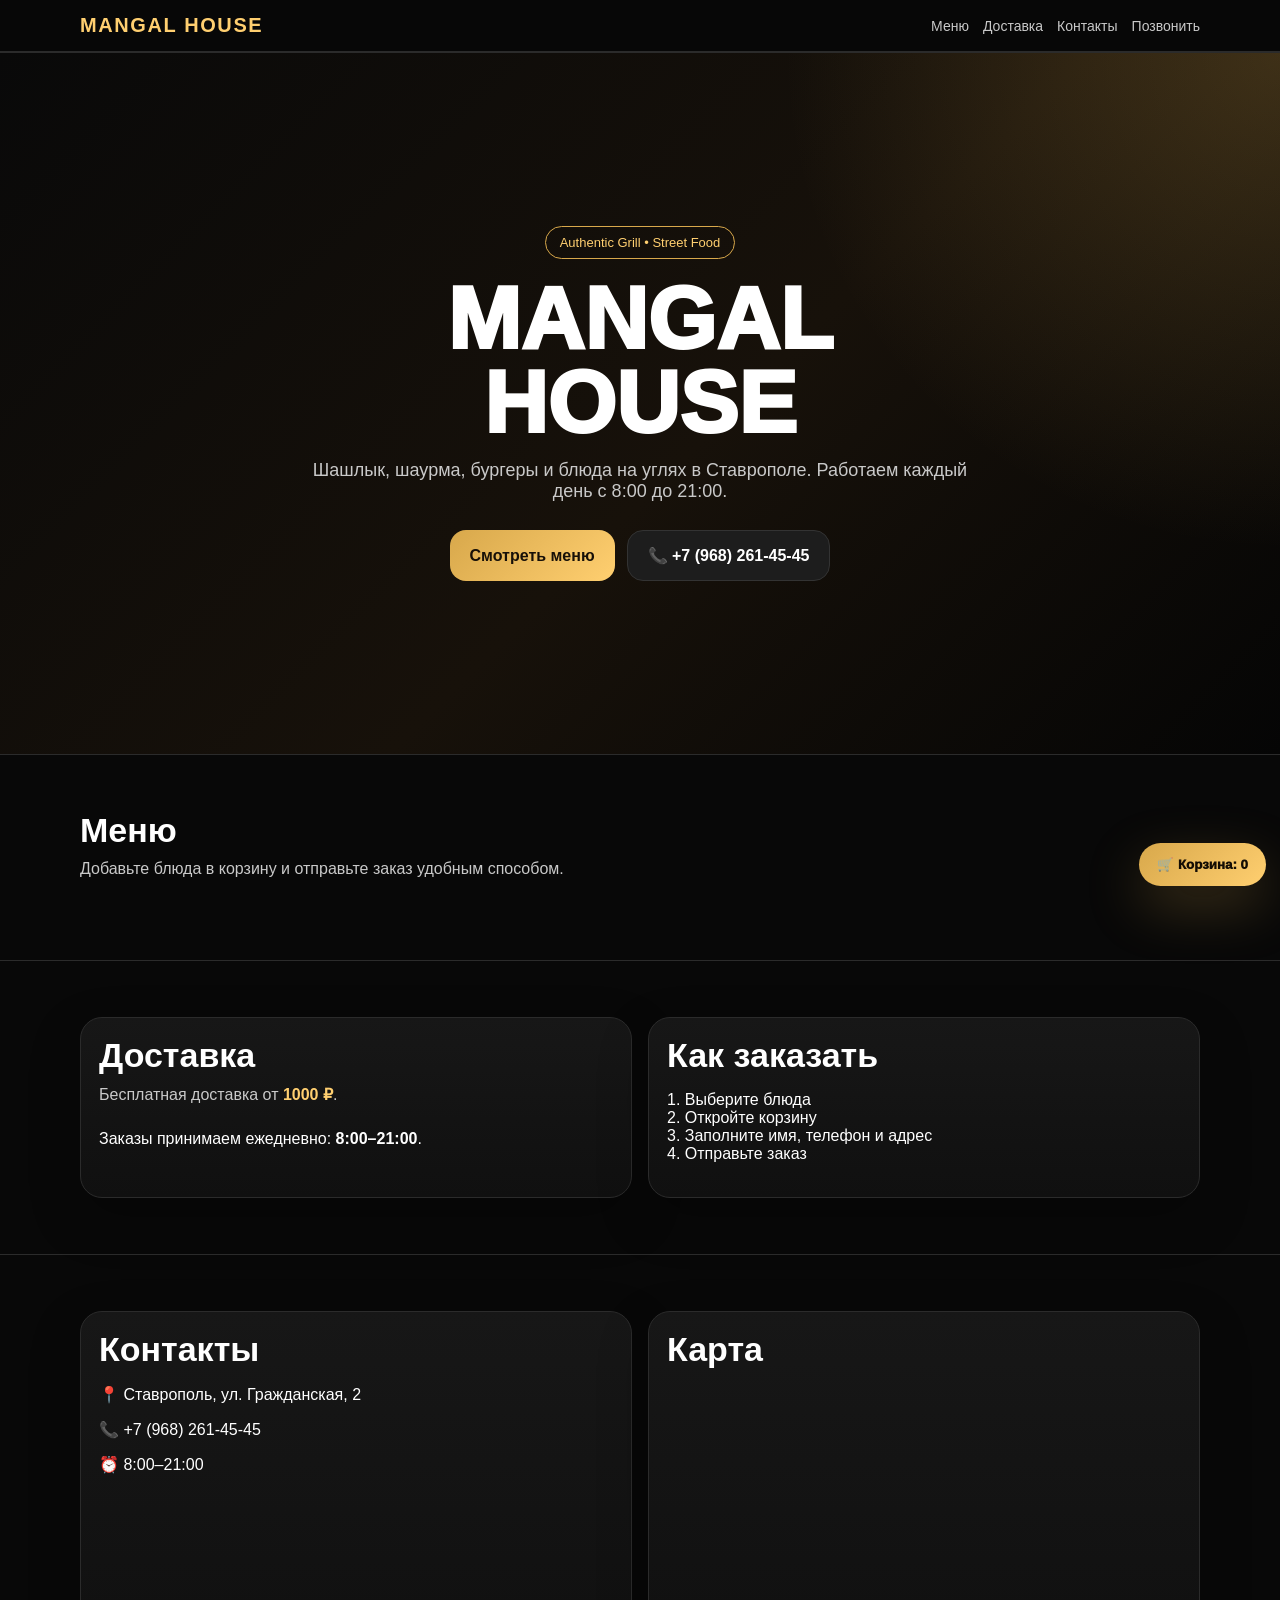
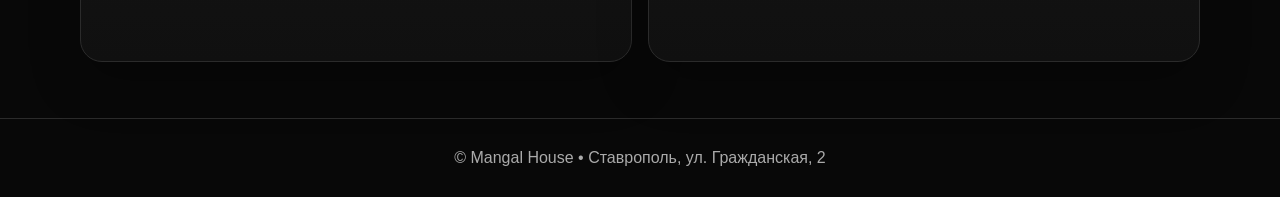
==== index.html @ 571cce1e "Update index.html" ====
<!DOCTYPE html>
<html lang="ru">
<head>
  <meta charset="UTF-8" />
  <meta name="viewport" content="width=device-width, initial-scale=1.0" />
  <title>Mangal House — шашлык, шаурма, бургеры в Ставрополе</title>
  <meta name="description" content="Mangal House в Ставрополе: шашлык, шаурма, бургеры, блюда на углях. Бесплатная доставка от 1000 ₽. ул. Гражданская, 2. +7 (968) 261-45-45" />
  <style>
    :root{--bg:#080808;--card:#141414;--gold:#d8a84b;--gold2:#ffcf70;--text:#fff;--muted:#c9c9c9;--line:#2b2b2b;--red:#e5452f}
    *{box-sizing:border-box} html{scroll-behavior:smooth} body{margin:0;font-family:-apple-system,BlinkMacSystemFont,"Segoe UI",Roboto,Arial,sans-serif;background:var(--bg);color:var(--text)}
    a{color:inherit;text-decoration:none}.wrap{width:min(1120px,92%);margin:auto}.top{position:sticky;top:0;z-index:20;background:rgba(8,8,8,.86);backdrop-filter:blur(14px);border-bottom:1px solid var(--line)}
    .nav{display:flex;align-items:center;justify-content:space-between;padding:14px 0}.logo{font-weight:900;letter-spacing:.08em;color:var(--gold2);font-size:20px}.navlinks{display:flex;gap:14px;font-size:14px;color:var(--muted)}
    .hero{min-height:78vh;display:grid;place-items:center;background:radial-gradient(circle at top right,rgba(216,168,75,.22),transparent 34%),linear-gradient(135deg,#090909,#17110a 55%,#050505)}
    .heroBox{padding:70px 0;text-align:center}.badge{display:inline-block;border:1px solid var(--gold);color:var(--gold2);padding:8px 14px;border-radius:999px;font-size:13px;margin-bottom:18px}
    h1{font-size:clamp(42px,8vw,88px);line-height:.95;margin:0 0 16px;font-weight:950}.hero p{color:var(--muted);font-size:18px;max-width:680px;margin:0 auto 28px}
    .btns{display:flex;gap:12px;justify-content:center;flex-wrap:wrap}.btn{border:0;border-radius:16px;padding:15px 20px;font-weight:800;cursor:pointer;display:inline-flex;align-items:center;justify-content:center;gap:8px}.primary{background:linear-gradient(135deg,var(--gold),var(--gold2));color:#171008}.dark{background:#1d1d1d;color:#fff;border:1px solid #333}
    section{padding:56px 0;border-top:1px solid var(--line)} h2{font-size:34px;margin:0 0 10px}.sub{color:var(--muted);margin:0 0 26px}.grid{display:grid;grid-template-columns:repeat(auto-fit,minmax(220px,1fr));gap:16px}
    .card{background:linear-gradient(180deg,#171717,#101010);border:1px solid var(--line);border-radius:22px;padding:18px;box-shadow:0 20px 50px rgba(0,0,0,.25)}.cat{color:var(--gold2);font-size:22px;margin:18px 0 10px;border-bottom:1px solid var(--line);padding-bottom:8px}
    .item{display:flex;justify-content:space-between;gap:14px;align-items:center;padding:12px 0;border-bottom:1px dashed #2d2d2d}.item:last-child{border-bottom:0}.name{font-weight:700}.price{color:var(--gold2);font-weight:900;white-space:nowrap}.add{background:#242424;color:#fff;border:1px solid #383838;border-radius:12px;padding:8px 10px;margin-left:8px}
    .cart{position:fixed;right:14px;bottom:14px;z-index:30;background:linear-gradient(135deg,var(--gold),var(--gold2));color:#140d04;border:0;border-radius:999px;padding:14px 18px;font-weight:950;box-shadow:0 20px 55px rgba(216,168,75,.25)}
    .modal{display:none;position:fixed;inset:0;background:rgba(0,0,0,.72);z-index:40;padding:18px;overflow:auto}.modal.show{display:block}.modalBox{background:#111;border:1px solid var(--line);border-radius:24px;max-width:720px;margin:30px auto;padding:20px}.cartLine{display:flex;justify-content:space-between;gap:10px;border-bottom:1px solid #292929;padding:12px 0}.x{float:right;background:#222;color:#fff;border:1px solid #444;border-radius:12px;padding:8px 11px}.field{width:100%;background:#0a0a0a;color:#fff;border:1px solid #333;border-radius:14px;padding:14px;margin:8px 0;font-size:16px}.note{background:#1a1206;border:1px solid #5a3d12;color:#ffe3a4;border-radius:18px;padding:14px}.footer{padding:30px 0;color:#aaa;text-align:center;border-top:1px solid var(--line)}
    @media(max-width:760px){.nav{align-items:flex-start;gap:10px}.navlinks{flex-wrap:wrap;justify-content:flex-end}.item{align-items:flex-start}.heroBox{text-align:left}.btns{justify-content:flex-start}h1{font-size:48px}}
  </style>
</head>
<body>
  <header class="top"><div class="wrap nav"><a class="logo" href="#home">MANGAL HOUSE</a><nav class="navlinks"><a href="#menu">Меню</a><a href="#delivery">Доставка</a><a href="#contacts">Контакты</a><a href="tel:+79682614545">Позвонить</a></nav></div></header>
  <main>
    <section class="hero" id="home"><div class="wrap heroBox"><span class="badge">Authentic Grill • Street Food</span><h1>MANGAL<br>HOUSE</h1><p>Шашлык, шаурма, бургеры и блюда на углях в Ставрополе. Работаем каждый день с 8:00 до 21:00.</p><div class="btns"><a class="btn primary" href="#menu">Смотреть меню</a><a class="btn dark" href="tel:+79682614545">📞 +7 (968) 261-45-45</a></div></div></section>
    <section id="menu"><div class="wrap"><h2>Меню</h2><p class="sub">Добавьте блюда в корзину и отправьте заказ удобным способом.</p><div id="menuBox"></div></div></section>
    <section id="delivery"><div class="wrap grid"><div class="card"><h2>Доставка</h2><p class="sub">Бесплатная доставка от <b style="color:var(--gold2)">1000 ₽</b>.</p><p>Заказы принимаем ежедневно: <b>8:00–21:00</b>.</p></div><div class="card"><h2>Как заказать</h2><p>1. Выберите блюда<br>2. Откройте корзину<br>3. Заполните имя, телефон и адрес<br>4. Отправьте заказ</p></div></div></section>
    <section id="contacts"><div class="wrap grid"><div class="card"><h2>Контакты</h2><p>📍 Ставрополь, ул. Гражданская, 2</p><p>📞 <a href="tel:+79682614545">+7 (968) 261-45-45</a></p><p>⏰ 8:00–21:00</p></div><div class="card"><h2>Карта</h2><iframe title="map" src="https://www.google.com/maps?q=%D0%A1%D1%82%D0%B0%D0%B2%D1%80%D0%BE%D0%BF%D0%BE%D0%BB%D1%8C%2C%20%D1%83%D0%BB.%20%D0%93%D1%80%D0%B0%D0%B6%D0%B4%D0%B0%D0%BD%D1%81%D0%BA%D0%B0%D1%8F%2C%202&output=embed" width="100%" height="260" style="border:0;border-radius:18px" loading="lazy"></iframe></div></div></section>
  </main>
  <button class="cart" onclick="openCart()">🛒 Корзина: <span id="count">0</span></button>
  <div class="modal" id="modal"><div class="modalBox"><button class="x" onclick="closeCart()">✕</button><h2>Ваш заказ</h2><div id="cartList"></div><h3 id="total">Итого: 0 ₽</h3><div class="note" id="freeNote">До бесплатной доставки: 1000 ₽</div><input class="field" id="clientName" placeholder="Ваше имя"><input class="field" id="clientPhone" placeholder="Телефон"><input class="field" id="clientAddress" placeholder="Адрес доставки"><textarea class="field" id="comment" placeholder="Комментарий к заказу"></textarea><button class="btn primary" style="width:100%" onclick="sendOrder()">Отправить заказ</button><p class="sub">Кнопка создаст текст заказа. Его можно отправить в Telegram/WhatsApp или по телефону.</p></div></div>
  <footer class="footer"><div class="wrap">© Mangal House • Ставрополь, ул. Гражданская, 2</div></footer>
<script>
const MENU=[
['МАНГАЛ ГРИЛЬ — Свинина',[['Мякоть',220],['Антрекот',220],['Рёбра',220],['Шея без кости',240]]],
['МАНГАЛ ГРИЛЬ — Баранина',[['Мякоть',260],['Пистолеты',280]]],
['МАНГАЛ ГРИЛЬ — Курица',[['Крыло',150],['Голень',150],['Филе',170]]],
['МАНГАЛ ГРИЛЬ — Говядина',[['Печень по-царски',250]]],
['БЛЮДА НА УГЛЯХ — Сувлаки',[['С курицей',160],['С говядиной',210],['Со свининой',180]]],
['Люля-кебаб',[['С курицей',170],['С говядиной',230],['С бараниной',240]]],
['Шаурма классика',[['С курицей',270],['Со свининой',320]]],
['Сэндвич',[['С курицей',280],['С ветчиной',260]]],
['Гиро',[['В лаваше',280],['В лаваше мега',340]]],
['В таше',[['На тарелке',350]]],
['Бургеры',[['С куриным стейком',350],['С куриным фаршем',370],['Супер говяжий',540],['Супер сырный',600]]],
['Хот-дог',[['В булочке',240],['В лаваше',240]]],
['Закуски',[['Картошка фри',190],['Картофель по-деревенски',190],['Креветки в кляре',340],['Сырные палочки',230],['Наггетсы',230]]],
['Рыба на мангале',[['Карп',250],['Сёмга',350],['Форель',300]]],
['Овощи на мангале',[['Грибы шампиньоны',150],['Картофель с салом',70],['Талая картошка',80],['Аджапсандали','уточнить']]],
['Суп',[['Хаш',450]]],
['Дополнительные ингредиенты к шаурме',[['Сыр',60],['Картошка',60],['Халапеньо',60],['Грибы',60]]],
['Соусы в ассортименте',[['Белый фирменный',90],['Красный фирменный',90],['Наршараб',60],['Соусы Heinz',60]]]
];
let cart=[];
function renderMenu(){document.getElementById('menuBox').innerHTML=MENU.map(([cat,items])=>`<h3 class="cat">${cat}</h3><div class="card">${items.map(([n,p])=>`<div class="item"><div><div class="name">${n}</div><div class="sub" style="margin:3px 0 0">${cat}</div></div><div><span class="price">${p==='уточнить'?'уточнить':p+' ₽'}</span>${p==='уточнить'?'':`<button class="add" onclick="add('${(cat+' — '+n).replace(/'/g,"\\'")}',${p})">+</button>`}</div></div>`).join('')}</div>`).join('')}
function add(name,price){cart.push({name,price});update();}
function update(){document.getElementById('count').textContent=cart.length;}
function openCart(){document.getElementById('modal').classList.add('show');renderCart();}
function closeCart(){document.getElementById('modal').classList.remove('show');}
function renderCart(){let sum=cart.reduce((a,b)=>a+b.price,0);document.getElementById('cartList').innerHTML=cart.length?cart.map((x,i)=>`<div class="cartLine"><span>${i+1}. ${x.name}</span><b>${x.price} ₽</b></div>`).join(''):'<p class="sub">Корзина пуста</p>';document.getElementById('total').textContent='Итого: '+sum+' ₽';document.getElementById('freeNote').textContent=sum>=1000?'Доставка бесплатная':'До бесплатной доставки: '+(1000-sum)+' ₽';}
function sendOrder(){
  let sum = cart.reduce((a,b)=>a+b.price,0);

  const data = {
    name: document.getElementById('clientName').value,
    phone: document.getElementById('clientPhone').value,
    address: document.getElementById('clientAddress').value,
    comment: document.getElementById('comment').value,
    order: cart.map((x,i)=>`${i+1}. ${x.name} — ${x.price} ₽`).join('\n') +
           `\n\nИтого: ${sum} ₽\nДоставка: ${sum>=1000?'бесплатно':'уточнить'}`
  };

  fetch("https://script.google.com/macros/s/AKfycbxIv1I_r8ZXgeCXlMzQh1z8HAcJm2jyh66nPsEuAEgh52xxKasMC4tN1ajH7XmhR35Z_A/exec", {
    method: "POST",
    mode: "no-cors",
    body: JSON.stringify(data)
  });

  alert("Ваш заказ отправлен ✅");
  cart = [];
  update();
  closeCart();
}
</script>
</body>
</html>
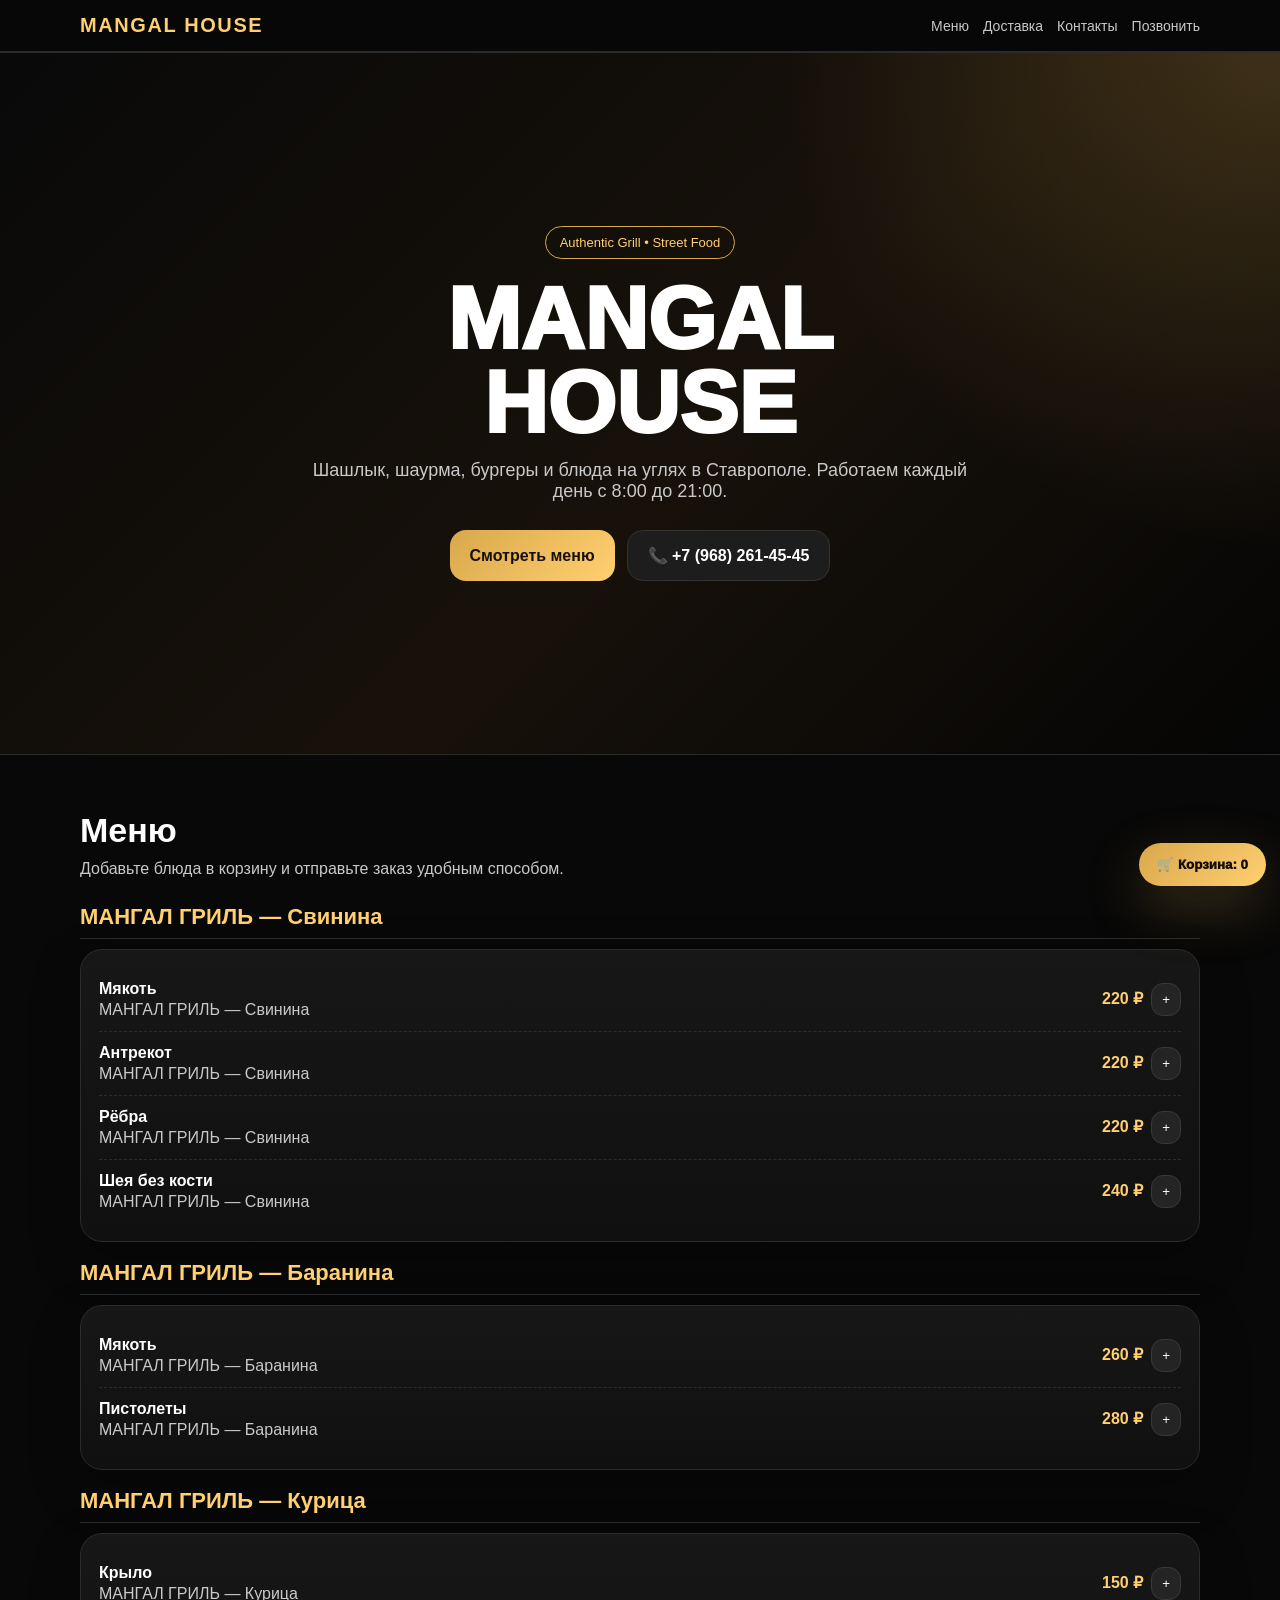
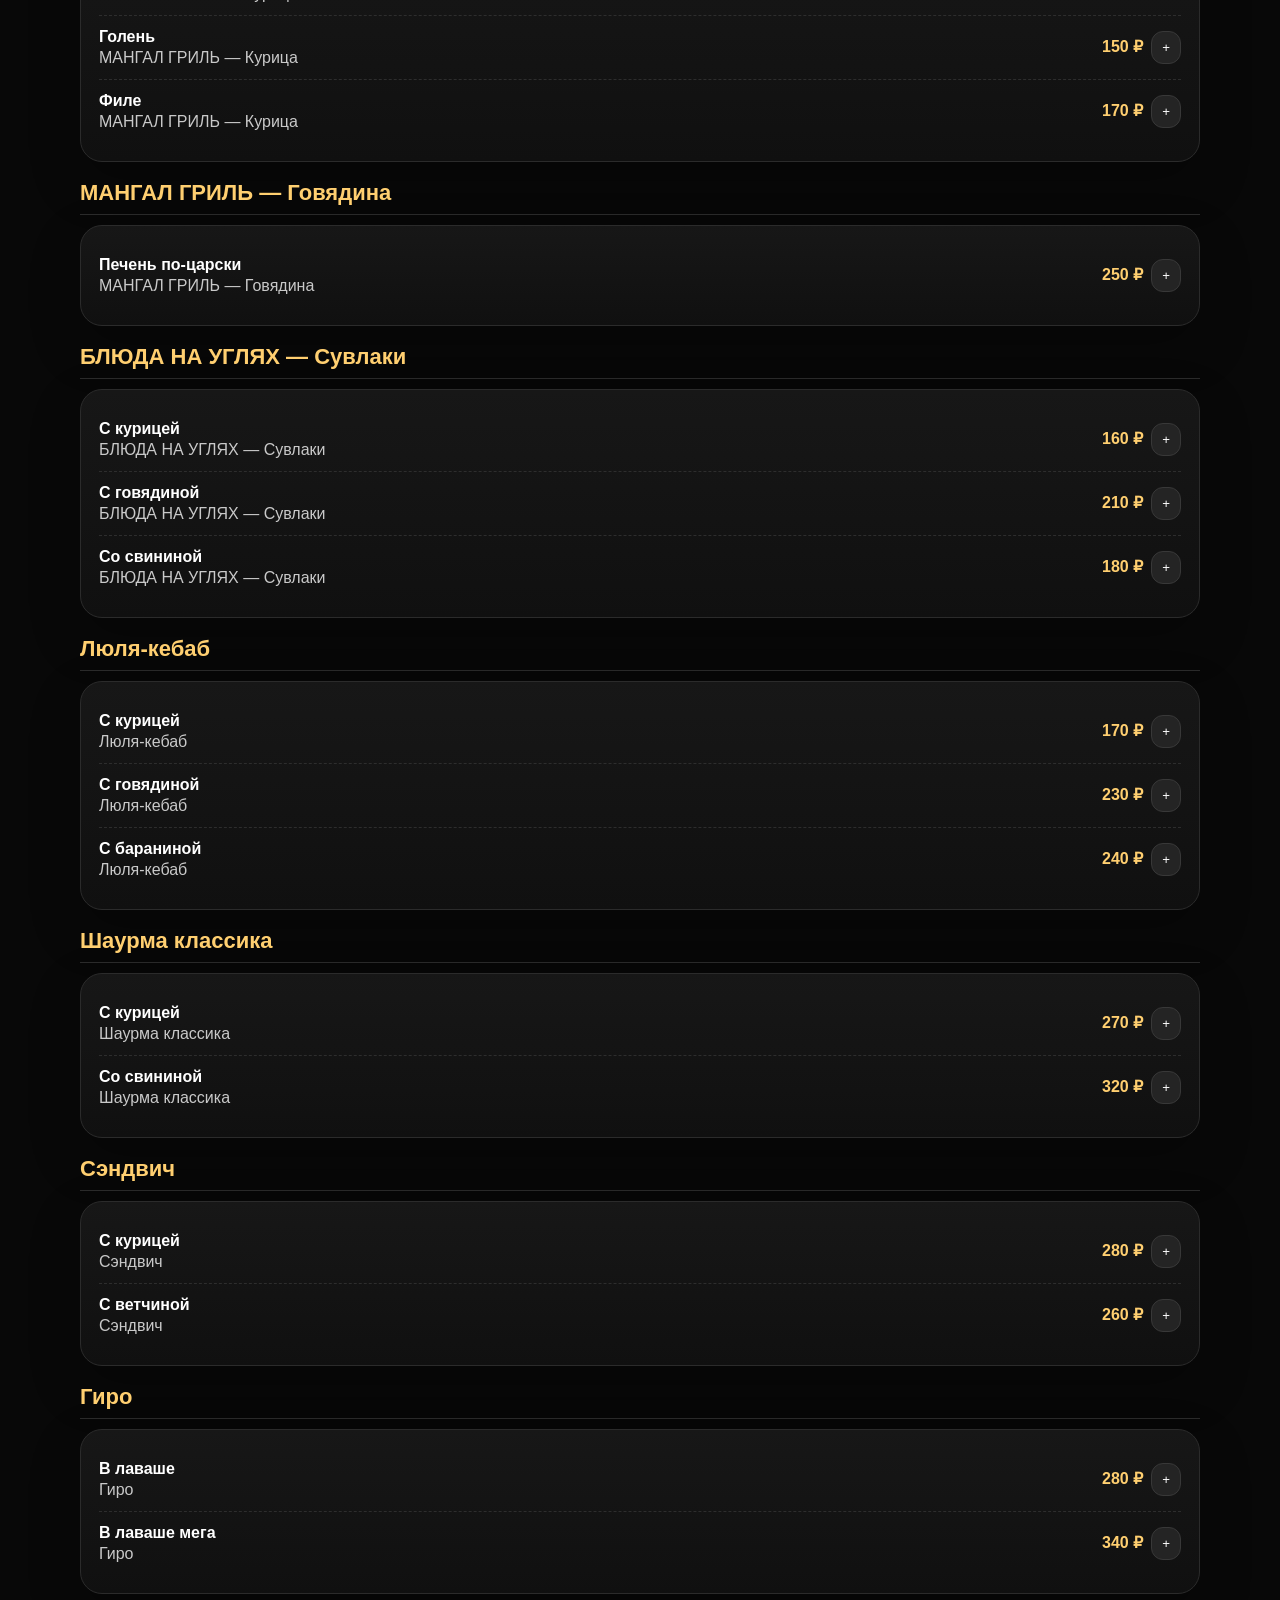
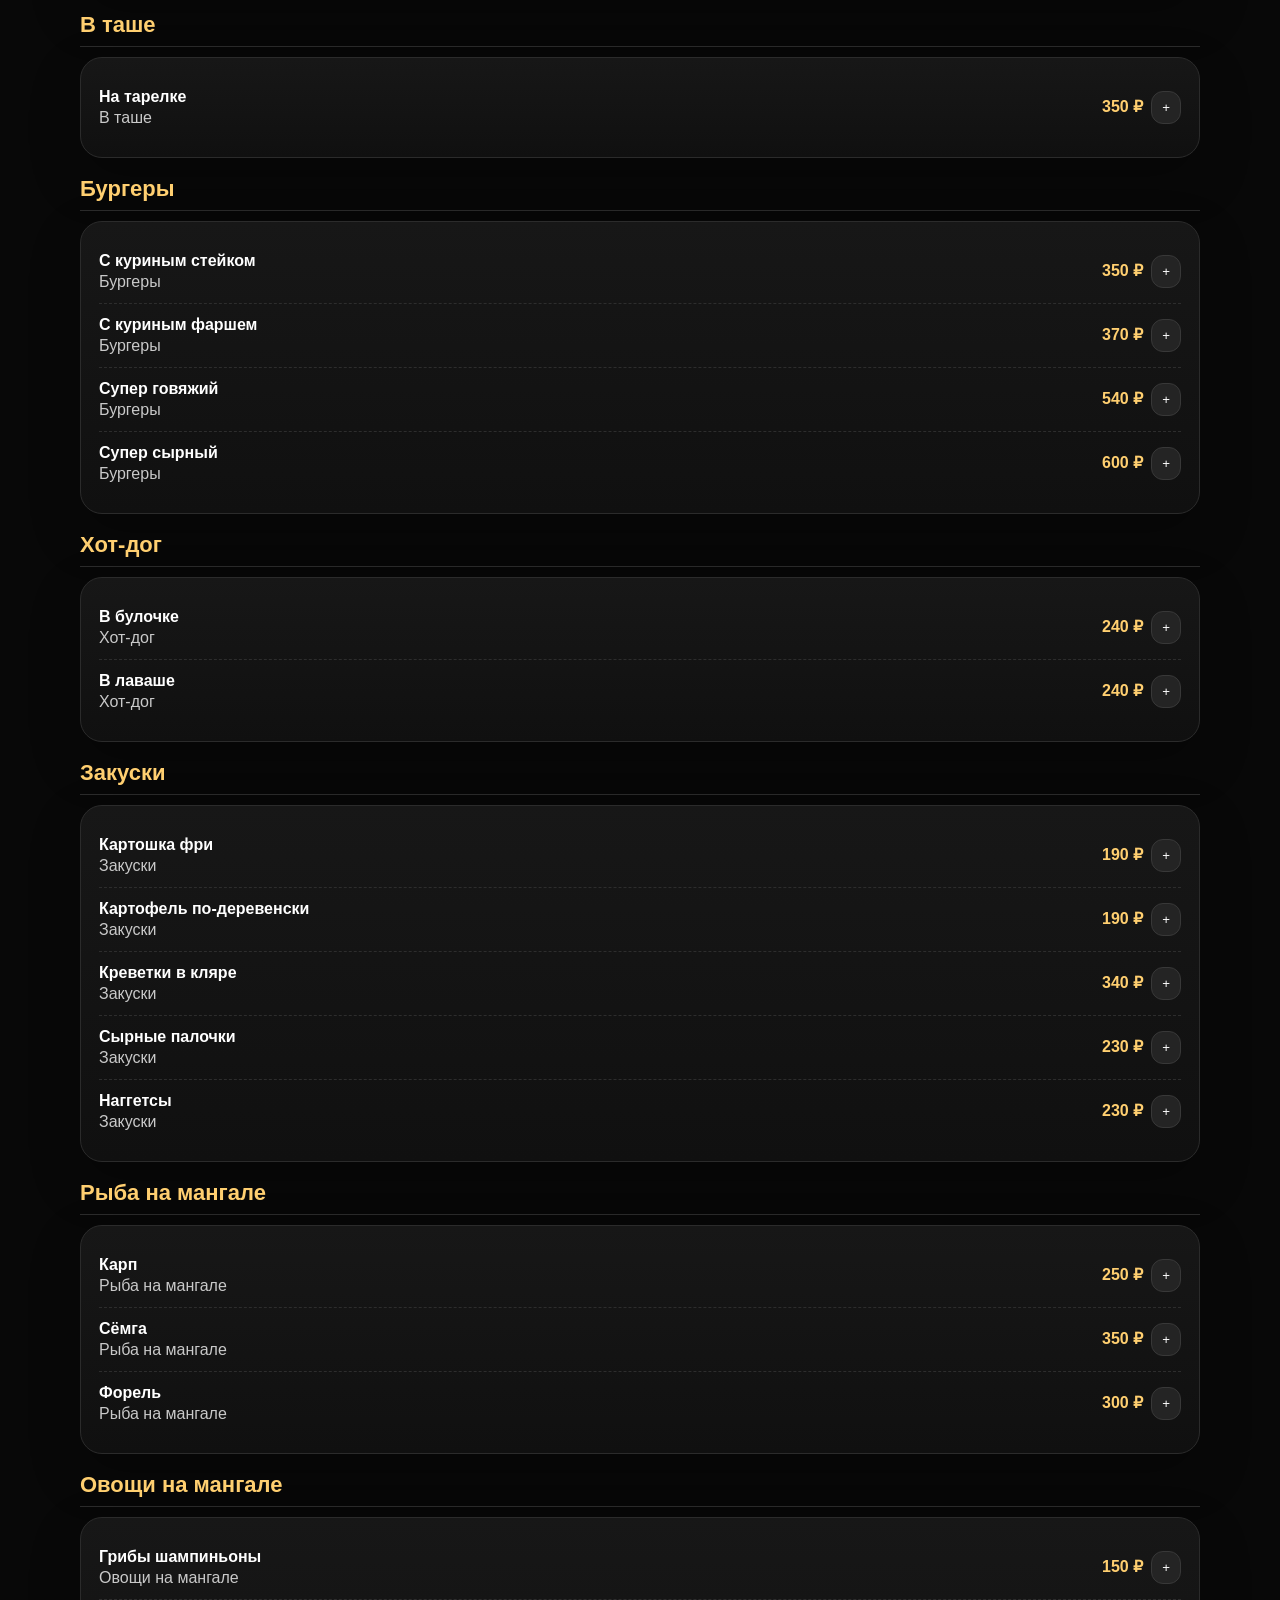
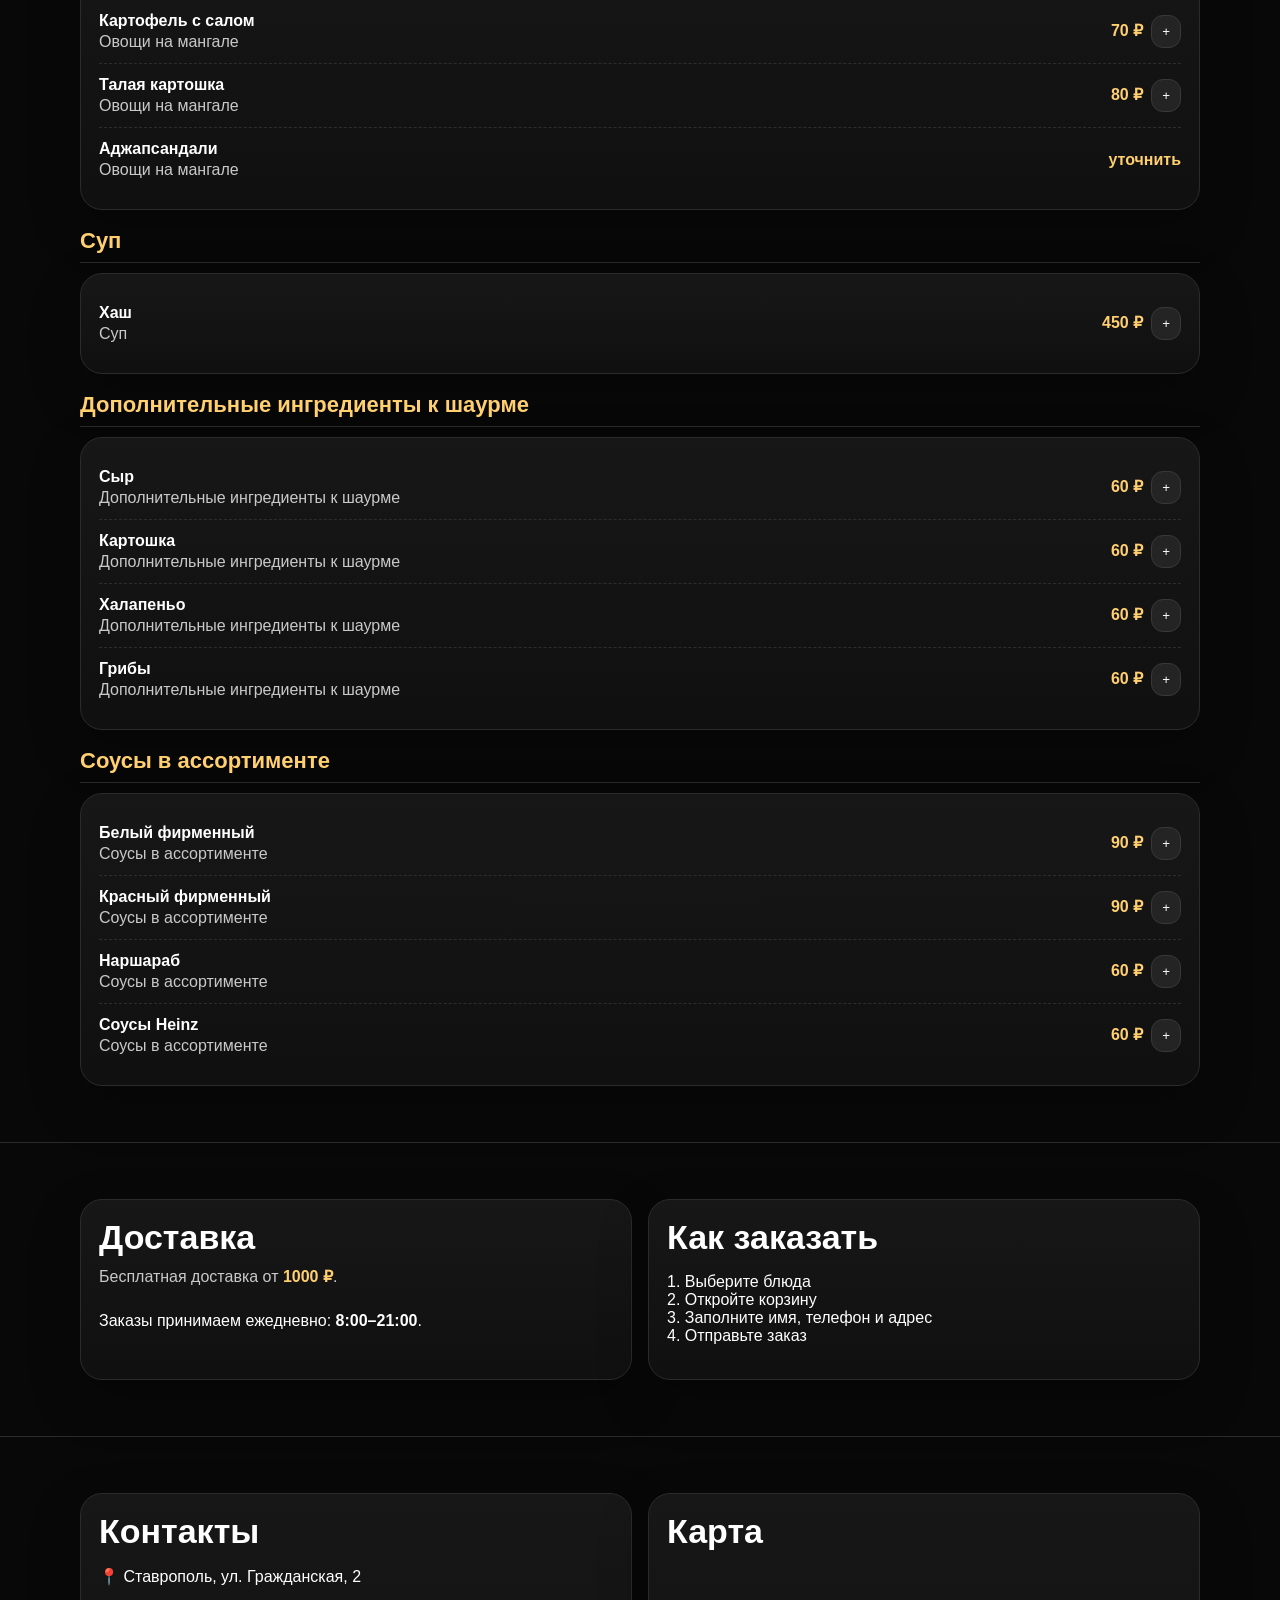
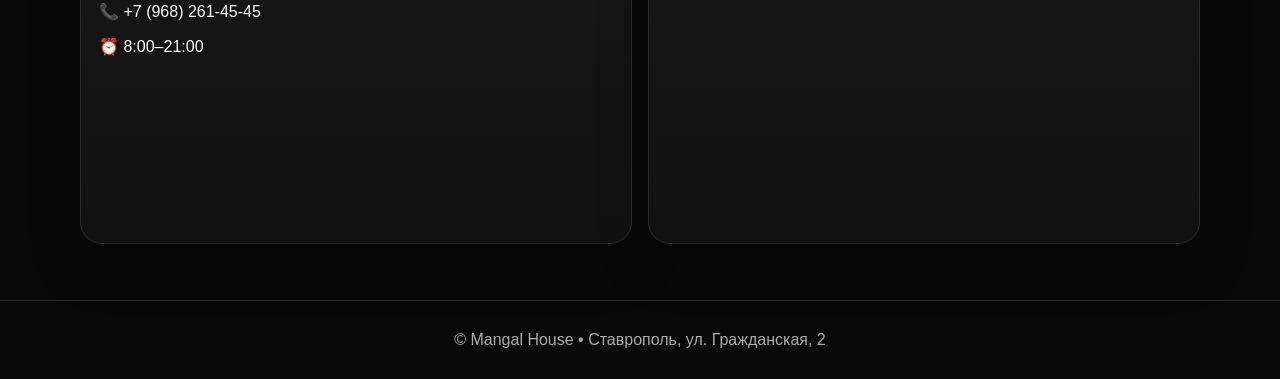
==== commit b4f6cb57: "Update index.html" ====
--- a/index.html
+++ b/index.html
@@ -84,6 +84,7 @@
   update();
   closeCart();
 }
+  renderMenu();
 </script>
 </body>
 </html>
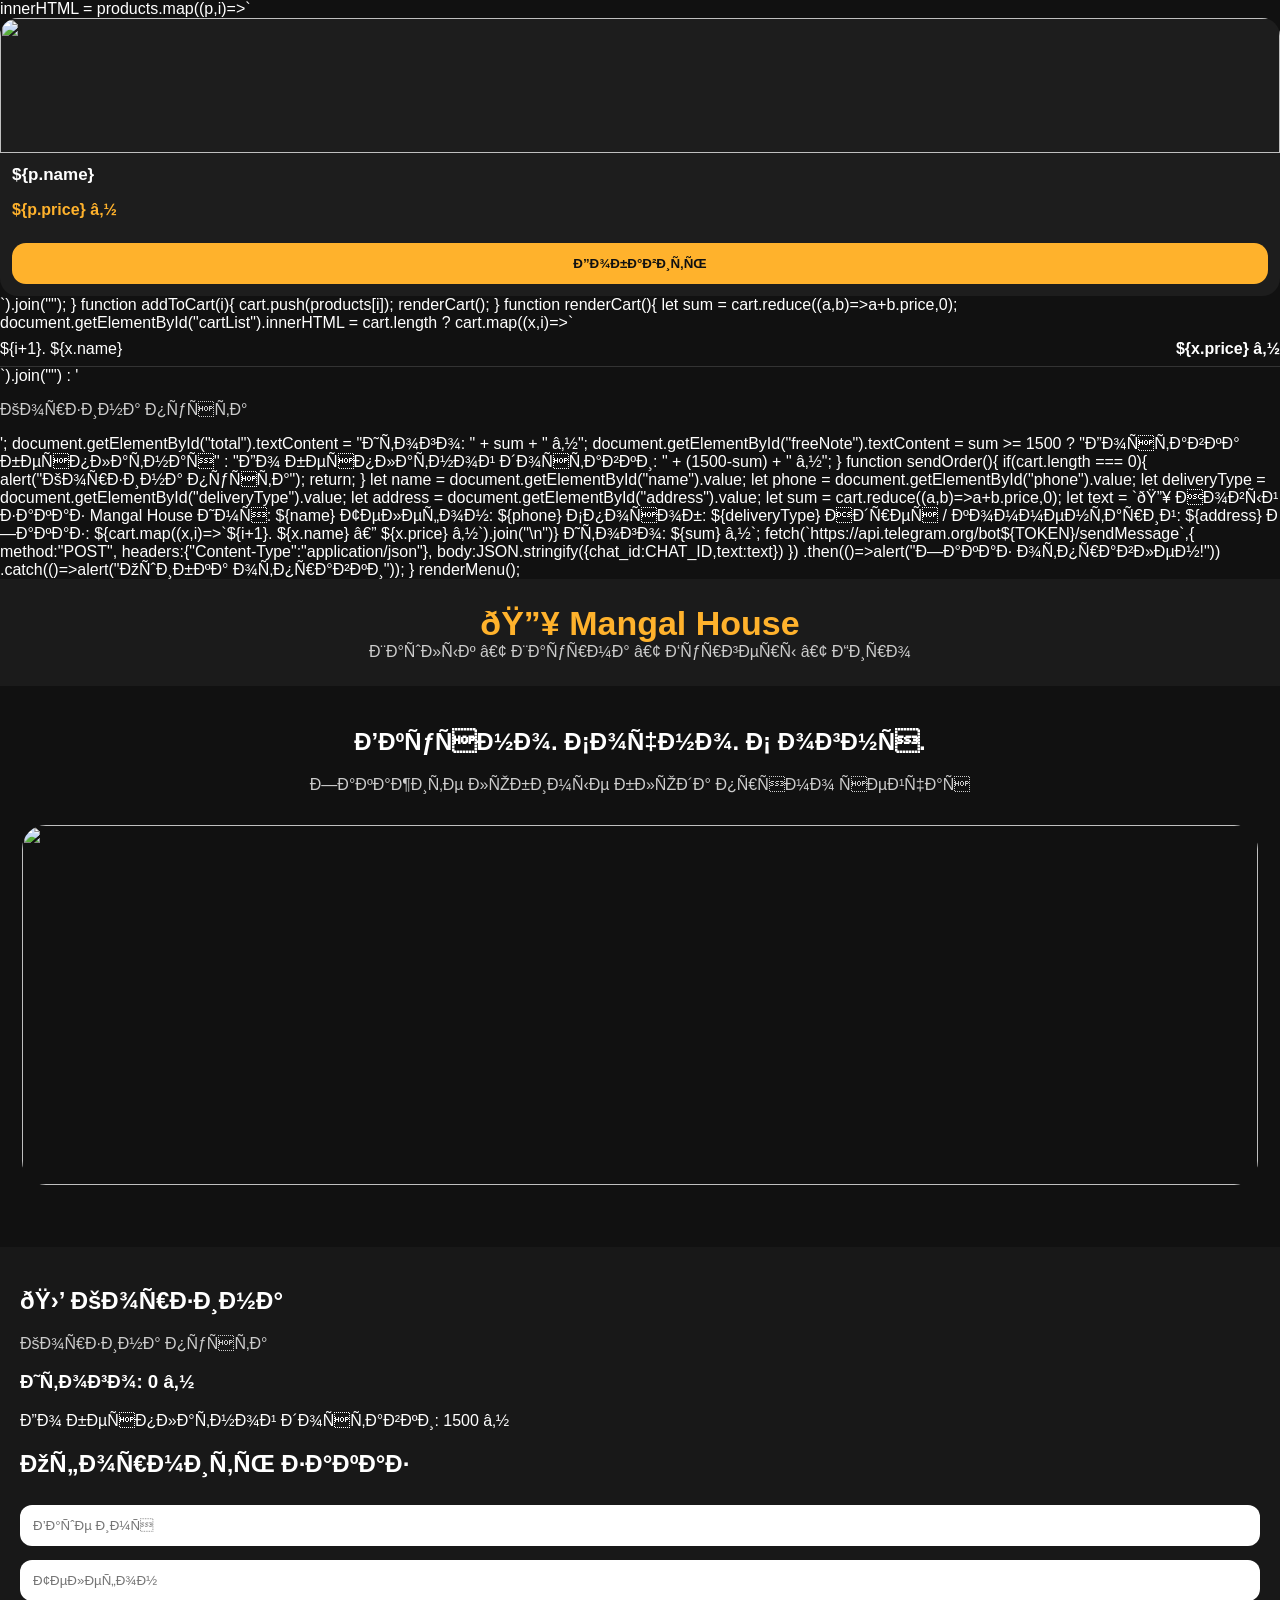
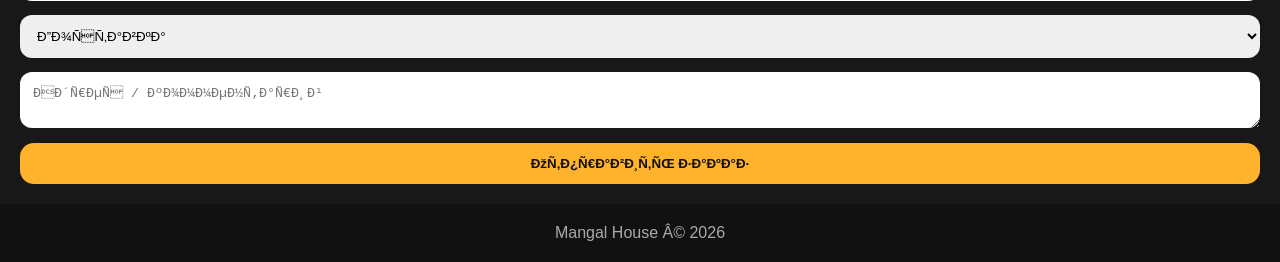
==== commit 4f1860f2: "Update index.html" ====
--- a/index.html
+++ b/index.html
@@ -1,90 +1,161 @@
+innerHTML = products.map((p,i)=>`
+    <div class="card">
+      <img src="${p.img}">
+      <div>
+        <h3>${p.name}</h3>
+        <p class="price">${p.price} ₽</p>
+        <button class="btn" onclick="addToCart(${i})">Добавить</button>
+      </div>
+    </div>
+  `).join("");
+}
+
+function addToCart(i){
+  cart.push(products[i]);
+  renderCart();
+}
+
+function renderCart(){
+  let sum = cart.reduce((a,b)=>a+b.price,0);
+
+  document.getElementById("cartList").innerHTML = cart.length
+  ? cart.map((x,i)=>`
+    <div class="cartLine">
+      <span>${i+1}. ${x.name}</span>
+      <b>${x.price} ₽</b>
+    </div>
+  `).join("")
+  : '<p class="sub">Корзина пуста</p>';
+
+  document.getElementById("total").textContent = "Итого: " + sum + " ₽";
+  document.getElementById("freeNote").textContent =
+  sum >= 1500 ? "Доставка бесплатная" : "До бесплатной доставки: " + (1500-sum) + " ₽";
+}
+
+function sendOrder(){
+  if(cart.length === 0){
+    alert("Корзина пуста");
+    return;
+  }
+
+  let name = document.getElementById("name").value;
+  let phone = document.getElementById("phone").value;
+  let deliveryType = document.getElementById("deliveryType").value;
+  let address = document.getElementById("address").value;
+  let sum = cart.reduce((a,b)=>a+b.price,0);
+
+  let text =
+`🔥 Новый заказ Mangal House
+
+Имя: ${name}
+Телефон: ${phone}
+Способ: ${deliveryType}
+Адрес / комментарий: ${address}
+
+Заказ:
+${cart.map((x,i)=>`${i+1}. ${x.name} — ${x.price} ₽`).join("\n")}
+
+Итого: ${sum} ₽`;
+
+  fetch(`https://api.telegram.org/bot${TOKEN}/sendMessage`,{
+    method:"POST",
+    headers:{"Content-Type":"application/json"},
+    body:JSON.stringify({chat_id:CHAT_ID,text:text})
+  })
+  .then(()=>alert("Заказ отправлен!"))
+  .catch(()=>alert("Ошибка отправки"));
+}
+
+renderMenu();
+</script>
+
+</body>
+</html>
 <!DOCTYPE html>
 <html lang="ru">
 <head>
-  <meta charset="UTF-8" />
-  <meta name="viewport" content="width=device-width, initial-scale=1.0" />
-  <title>Mangal House — шашлык, шаурма, бургеры в Ставрополе</title>
-  <meta name="description" content="Mangal House в Ставрополе: шашлык, шаурма, бургеры, блюда на углях. Бесплатная доставка от 1000 ₽. ул. Гражданская, 2. +7 (968) 261-45-45" />
-  <style>
-    :root{--bg:#080808;--card:#141414;--gold:#d8a84b;--gold2:#ffcf70;--text:#fff;--muted:#c9c9c9;--line:#2b2b2b;--red:#e5452f}
-    *{box-sizing:border-box} html{scroll-behavior:smooth} body{margin:0;font-family:-apple-system,BlinkMacSystemFont,"Segoe UI",Roboto,Arial,sans-serif;background:var(--bg);color:var(--text)}
-    a{color:inherit;text-decoration:none}.wrap{width:min(1120px,92%);margin:auto}.top{position:sticky;top:0;z-index:20;background:rgba(8,8,8,.86);backdrop-filter:blur(14px);border-bottom:1px solid var(--line)}
-    .nav{display:flex;align-items:center;justify-content:space-between;padding:14px 0}.logo{font-weight:900;letter-spacing:.08em;color:var(--gold2);font-size:20px}.navlinks{display:flex;gap:14px;font-size:14px;color:var(--muted)}
-    .hero{min-height:78vh;display:grid;place-items:center;background:radial-gradient(circle at top right,rgba(216,168,75,.22),transparent 34%),linear-gradient(135deg,#090909,#17110a 55%,#050505)}
-    .heroBox{padding:70px 0;text-align:center}.badge{display:inline-block;border:1px solid var(--gold);color:var(--gold2);padding:8px 14px;border-radius:999px;font-size:13px;margin-bottom:18px}
-    h1{font-size:clamp(42px,8vw,88px);line-height:.95;margin:0 0 16px;font-weight:950}.hero p{color:var(--muted);font-size:18px;max-width:680px;margin:0 auto 28px}
-    .btns{display:flex;gap:12px;justify-content:center;flex-wrap:wrap}.btn{border:0;border-radius:16px;padding:15px 20px;font-weight:800;cursor:pointer;display:inline-flex;align-items:center;justify-content:center;gap:8px}.primary{background:linear-gradient(135deg,var(--gold),var(--gold2));color:#171008}.dark{background:#1d1d1d;color:#fff;border:1px solid #333}
-    section{padding:56px 0;border-top:1px solid var(--line)} h2{font-size:34px;margin:0 0 10px}.sub{color:var(--muted);margin:0 0 26px}.grid{display:grid;grid-template-columns:repeat(auto-fit,minmax(220px,1fr));gap:16px}
-    .card{background:linear-gradient(180deg,#171717,#101010);border:1px solid var(--line);border-radius:22px;padding:18px;box-shadow:0 20px 50px rgba(0,0,0,.25)}.cat{color:var(--gold2);font-size:22px;margin:18px 0 10px;border-bottom:1px solid var(--line);padding-bottom:8px}
-    .item{display:flex;justify-content:space-between;gap:14px;align-items:center;padding:12px 0;border-bottom:1px dashed #2d2d2d}.item:last-child{border-bottom:0}.name{font-weight:700}.price{color:var(--gold2);font-weight:900;white-space:nowrap}.add{background:#242424;color:#fff;border:1px solid #383838;border-radius:12px;padding:8px 10px;margin-left:8px}
-    .cart{position:fixed;right:14px;bottom:14px;z-index:30;background:linear-gradient(135deg,var(--gold),var(--gold2));color:#140d04;border:0;border-radius:999px;padding:14px 18px;font-weight:950;box-shadow:0 20px 55px rgba(216,168,75,.25)}
-    .modal{display:none;position:fixed;inset:0;background:rgba(0,0,0,.72);z-index:40;padding:18px;overflow:auto}.modal.show{display:block}.modalBox{background:#111;border:1px solid var(--line);border-radius:24px;max-width:720px;margin:30px auto;padding:20px}.cartLine{display:flex;justify-content:space-between;gap:10px;border-bottom:1px solid #292929;padding:12px 0}.x{float:right;background:#222;color:#fff;border:1px solid #444;border-radius:12px;padding:8px 11px}.field{width:100%;background:#0a0a0a;color:#fff;border:1px solid #333;border-radius:14px;padding:14px;margin:8px 0;font-size:16px}.note{background:#1a1206;border:1px solid #5a3d12;color:#ffe3a4;border-radius:18px;padding:14px}.footer{padding:30px 0;color:#aaa;text-align:center;border-top:1px solid var(--line)}
-    @media(max-width:760px){.nav{align-items:flex-start;gap:10px}.navlinks{flex-wrap:wrap;justify-content:flex-end}.item{align-items:flex-start}.heroBox{text-align:left}.btns{justify-content:flex-start}h1{font-size:48px}}
-  </style>
+<meta charset="UTF-8">
+<meta name="viewport" content="width=device-width, initial-scale=1.0">
+<title>Mangal House</title>
+
+<style>
+body{margin:0;font-family:Arial;background:#111;color:#fff}
+header{background:#1b1b1b;text-align:center;padding:25px}
+.logo{font-size:34px;font-weight:900;color:#ffb22c}
+.sub{color:#ccc}
+.hero{text-align:center;padding:22px}
+.heroImg{width:100%;max-height:360px;object-fit:cover;border-radius:24px;margin-top:15px}
+.menu{display:grid;grid-template-columns:repeat(auto-fit,minmax(170px,1fr));gap:16px;padding:20px}
+.card{background:#1d1d1d;border-radius:18px;overflow:hidden}
+.card img{width:100%;height:135px;object-fit:cover}
+.card div{padding:12px}
+.card h3{margin:0 0 8px;font-size:17px}
+.price{color:#ffb22c;font-weight:bold}
+.btn{background:#ffb22c;color:#111;border:0;border-radius:14px;padding:13px 18px;font-weight:800;width:100%;margin-top:8px}
+.cart{padding:20px;background:#181818}
+.cartLine{display:flex;justify-content:space-between;border-bottom:1px solid #333;padding:8px 0}
+input,select,textarea{width:100%;box-sizing:border-box;padding:13px;margin:7px 0;border:0;border-radius:12px}
+footer{text-align:center;padding:20px;color:#aaa}
+</style>
 </head>
+
 <body>
-  <header class="top"><div class="wrap nav"><a class="logo" href="#home">MANGAL HOUSE</a><nav class="navlinks"><a href="#menu">Меню</a><a href="#delivery">Доставка</a><a href="#contacts">Контакты</a><a href="tel:+79682614545">Позвонить</a></nav></div></header>
-  <main>
-    <section class="hero" id="home"><div class="wrap heroBox"><span class="badge">Authentic Grill • Street Food</span><h1>MANGAL<br>HOUSE</h1><p>Шашлык, шаурма, бургеры и блюда на углях в Ставрополе. Работаем каждый день с 8:00 до 21:00.</p><div class="btns"><a class="btn primary" href="#menu">Смотреть меню</a><a class="btn dark" href="tel:+79682614545">📞 +7 (968) 261-45-45</a></div></div></section>
-    <section id="menu"><div class="wrap"><h2>Меню</h2><p class="sub">Добавьте блюда в корзину и отправьте заказ удобным способом.</p><div id="menuBox"></div></div></section>
-    <section id="delivery"><div class="wrap grid"><div class="card"><h2>Доставка</h2><p class="sub">Бесплатная доставка от <b style="color:var(--gold2)">1000 ₽</b>.</p><p>Заказы принимаем ежедневно: <b>8:00–21:00</b>.</p></div><div class="card"><h2>Как заказать</h2><p>1. Выберите блюда<br>2. Откройте корзину<br>3. Заполните имя, телефон и адрес<br>4. Отправьте заказ</p></div></div></section>
-    <section id="contacts"><div class="wrap grid"><div class="card"><h2>Контакты</h2><p>📍 Ставрополь, ул. Гражданская, 2</p><p>📞 <a href="tel:+79682614545">+7 (968) 261-45-45</a></p><p>⏰ 8:00–21:00</p></div><div class="card"><h2>Карта</h2><iframe title="map" src="https://www.google.com/maps?q=%D0%A1%D1%82%D0%B0%D0%B2%D1%80%D0%BE%D0%BF%D0%BE%D0%BB%D1%8C%2C%20%D1%83%D0%BB.%20%D0%93%D1%80%D0%B0%D0%B6%D0%B4%D0%B0%D0%BD%D1%81%D0%BA%D0%B0%D1%8F%2C%202&output=embed" width="100%" height="260" style="border:0;border-radius:18px" loading="lazy"></iframe></div></div></section>
-  </main>
-  <button class="cart" onclick="openCart()">🛒 Корзина: <span id="count">0</span></button>
-  <div class="modal" id="modal"><div class="modalBox"><button class="x" onclick="closeCart()">✕</button><h2>Ваш заказ</h2><div id="cartList"></div><h3 id="total">Итого: 0 ₽</h3><div class="note" id="freeNote">До бесплатной доставки: 1000 ₽</div><input class="field" id="clientName" placeholder="Ваше имя"><input class="field" id="clientPhone" placeholder="Телефон"><input class="field" id="clientAddress" placeholder="Адрес доставки"><textarea class="field" id="comment" placeholder="Комментарий к заказу"></textarea><button class="btn primary" style="width:100%" onclick="sendOrder()">Отправить заказ</button><p class="sub">Кнопка создаст текст заказа. Его можно отправить в Telegram/WhatsApp или по телефону.</p></div></div>
-  <footer class="footer"><div class="wrap">© Mangal House • Ставрополь, ул. Гражданская, 2</div></footer>
+
+<header>
+  <div class="logo">🔥 Mangal House</div>
+  <div class="sub">Шашлык • Шаурма • Бургеры • Гиро</div>
+</header>
+
+<section class="hero">
+  <h1>Вкусно. Сочно. С огня.</h1>
+  <p class="sub">Закажите любимые блюда прямо сейчас</p>
+  <img class="heroImg" src="https://images.unsplash.com/photo-1555939594-58d7cb561ad1?auto=format&fit=crop&w=1200&q=80">
+</section>
+
+<section class="menu" id="menu"></section>
+
+<section class="cart">
+  <h2>🛒 Корзина</h2>
+  <div id="cartList"><p class="sub">Корзина пуста</p></div>
+  <h3 id="total">Итого: 0 ₽</h3>
+  <p id="freeNote">До бесплатной доставки: 1500 ₽</p>
+
+  <h2>Оформить заказ</h2>
+  <input id="name" placeholder="Ваше имя">
+  <input id="phone" placeholder="Телефон">
+
+  <select id="deliveryType">
+    <option value="Доставка">Доставка</option>
+    <option value="Самовывоз">Самовывоз</option>
+  </select>
+
+  <textarea id="address" placeholder="Адрес / комментарий"></textarea>
+
+  <button class="btn" onclick="sendOrder()">Отправить заказ</button>
+</section>
+
+<footer>Mangal House © 2026</footer>
+
 <script>
-const MENU=[
-['МАНГАЛ ГРИЛЬ — Свинина',[['Мякоть',220],['Антрекот',220],['Рёбра',220],['Шея без кости',240]]],
-['МАНГАЛ ГРИЛЬ — Баранина',[['Мякоть',260],['Пистолеты',280]]],
-['МАНГАЛ ГРИЛЬ — Курица',[['Крыло',150],['Голень',150],['Филе',170]]],
-['МАНГАЛ ГРИЛЬ — Говядина',[['Печень по-царски',250]]],
-['БЛЮДА НА УГЛЯХ — Сувлаки',[['С курицей',160],['С говядиной',210],['Со свининой',180]]],
-['Люля-кебаб',[['С курицей',170],['С говядиной',230],['С бараниной',240]]],
-['Шаурма классика',[['С курицей',270],['Со свининой',320]]],
-['Сэндвич',[['С курицей',280],['С ветчиной',260]]],
-['Гиро',[['В лаваше',280],['В лаваше мега',340]]],
-['В таше',[['На тарелке',350]]],
-['Бургеры',[['С куриным стейком',350],['С куриным фаршем',370],['Супер говяжий',540],['Супер сырный',600]]],
-['Хот-дог',[['В булочке',240],['В лаваше',240]]],
-['Закуски',[['Картошка фри',190],['Картофель по-деревенски',190],['Креветки в кляре',340],['Сырные палочки',230],['Наггетсы',230]]],
-['Рыба на мангале',[['Карп',250],['Сёмга',350],['Форель',300]]],
-['Овощи на мангале',[['Грибы шампиньоны',150],['Картофель с салом',70],['Талая картошка',80],['Аджапсандали','уточнить']]],
-['Суп',[['Хаш',450]]],
-['Дополнительные ингредиенты к шаурме',[['Сыр',60],['Картошка',60],['Халапеньо',60],['Грибы',60]]],
-['Соусы в ассортименте',[['Белый фирменный',90],['Красный фирменный',90],['Наршараб',60],['Соусы Heinz',60]]]
+const TOKEN = "8844451619:AAGnvz6kukcd_XAaM_QGgk_SEjUlOV-Et38";
+const CHAT_ID = "-5147520101";
+
+let cart = [];
+
+let products = [
+{name:"Шаурма классическая",price:260,img:"https://images.unsplash.com/photo-1599487488170-d11ec9c172f0?auto=format&fit=crop&w=800&q=80"},
+{name:"Шаурма мега",price:320,img:"https://images.unsplash.com/photo-1621996346565-e3dbc646d9a9?auto=format&fit=crop&w=800&q=80"},
+{name:"Гиро в лаваше",price:280,img:"https://images.unsplash.com/photo-1606755962773-d324e9a13086?auto=format&fit=crop&w=800&q=80"},
+{name:"Гиро в лаваше мега",price:350,img:"https://images.unsplash.com/photo-1565299624946-b28f40a0ae38?auto=format&fit=crop&w=800&q=80"},
+{name:"Люля-кебаб куриный",price:250,img:"https://images.unsplash.com/photo-1555939594-58d7cb561ad1?auto=format&fit=crop&w=800&q=80"},
+{name:"Люля-кебаб говяжий",price:280,img:"https://images.unsplash.com/photo-1559847844-5315695dadae?auto=format&fit=crop&w=800&q=80"},
+{name:"Люля-кебаб баранина",price:300,img:"https://images.unsplash.com/photo-1544025162-d76694265947?auto=format&fit=crop&w=800&q=80"},
+{name:"Сувлаки курица",price:260,img:"https://images.unsplash.com/photo-1600891964092-4316c288032e?auto=format&fit=crop&w=800&q=80"},
+{name:"Сувлаки свинина",price:280,img:"https://images.unsplash.com/photo-1529193591184-b1d58069ecdd?auto=format&fit=crop&w=800&q=80"},
+{name:"Бургер куриный",price:280,img:"https://images.unsplash.com/photo-1568901346375-23c9450c58cd?auto=format&fit=crop&w=800&q=80"},
+{name:"Супер говяжий бургер",price:360,img:"https://images.unsplash.com/photo-1550547660-d9450f859349?auto=format&fit=crop&w=800&q=80"},
+{name:"Картофель фри",price:160,img:"https://images.unsplash.com/photo-1573080496219-bb080dd4f877?auto=format&fit=crop&w=800&q=80"}
 ];
-let cart=[];
-function renderMenu(){document.getElementById('menuBox').innerHTML=MENU.map(([cat,items])=>`<h3 class="cat">${cat}</h3><div class="card">${items.map(([n,p])=>`<div class="item"><div><div class="name">${n}</div><div class="sub" style="margin:3px 0 0">${cat}</div></div><div><span class="price">${p==='уточнить'?'уточнить':p+' ₽'}</span>${p==='уточнить'?'':`<button class="add" onclick="add('${(cat+' — '+n).replace(/'/g,"\\'")}',${p})">+</button>`}</div></div>`).join('')}</div>`).join('')}
-function add(name,price){cart.push({name,price});update();}
-function update(){document.getElementById('count').textContent=cart.length;}
-function openCart(){document.getElementById('modal').classList.add('show');renderCart();}
-function closeCart(){document.getElementById('modal').classList.remove('show');}
-function renderCart(){let sum=cart.reduce((a,b)=>a+b.price,0);document.getElementById('cartList').innerHTML=cart.length?cart.map((x,i)=>`<div class="cartLine"><span>${i+1}. ${x.name}</span><b>${x.price} ₽</b></div>`).join(''):'<p class="sub">Корзина пуста</p>';document.getElementById('total').textContent='Итого: '+sum+' ₽';document.getElementById('freeNote').textContent=sum>=1000?'Доставка бесплатная':'До бесплатной доставки: '+(1000-sum)+' ₽';}
-function sendOrder(){
-  let sum = cart.reduce((a,b)=>a+b.price,0);
 
-  const data = {
-    name: document.getElementById('clientName').value,
-    phone: document.getElementById('clientPhone').value,
-    address: document.getElementById('clientAddress').value,
-    comment: document.getElementById('comment').value,
-    order: cart.map((x,i)=>`${i+1}. ${x.name} — ${x.price} ₽`).join('\n') +
-           `\n\nИтого: ${sum} ₽\nДоставка: ${sum>=1000?'бесплатно':'уточнить'}`
-  };
-
-  fetch("https://script.google.com/macros/s/AKfycbxIv1I_r8ZXgeCXlMzQh1z8HAcJm2jyh66nPsEuAEgh52xxKasMC4tN1ajH7XmhR35Z_A/exec", {
-    method: "POST",
-    mode: "no-cors",
-    body: JSON.stringify(data)
-  });
-
-  alert("Ваш заказ отправлен ✅");
-  cart = [];
-  update();
-  closeCart();
-}
-  renderMenu();
-</script>
-</body>
-</html>
+function renderMenu(){
+  document.getElementById("menu").
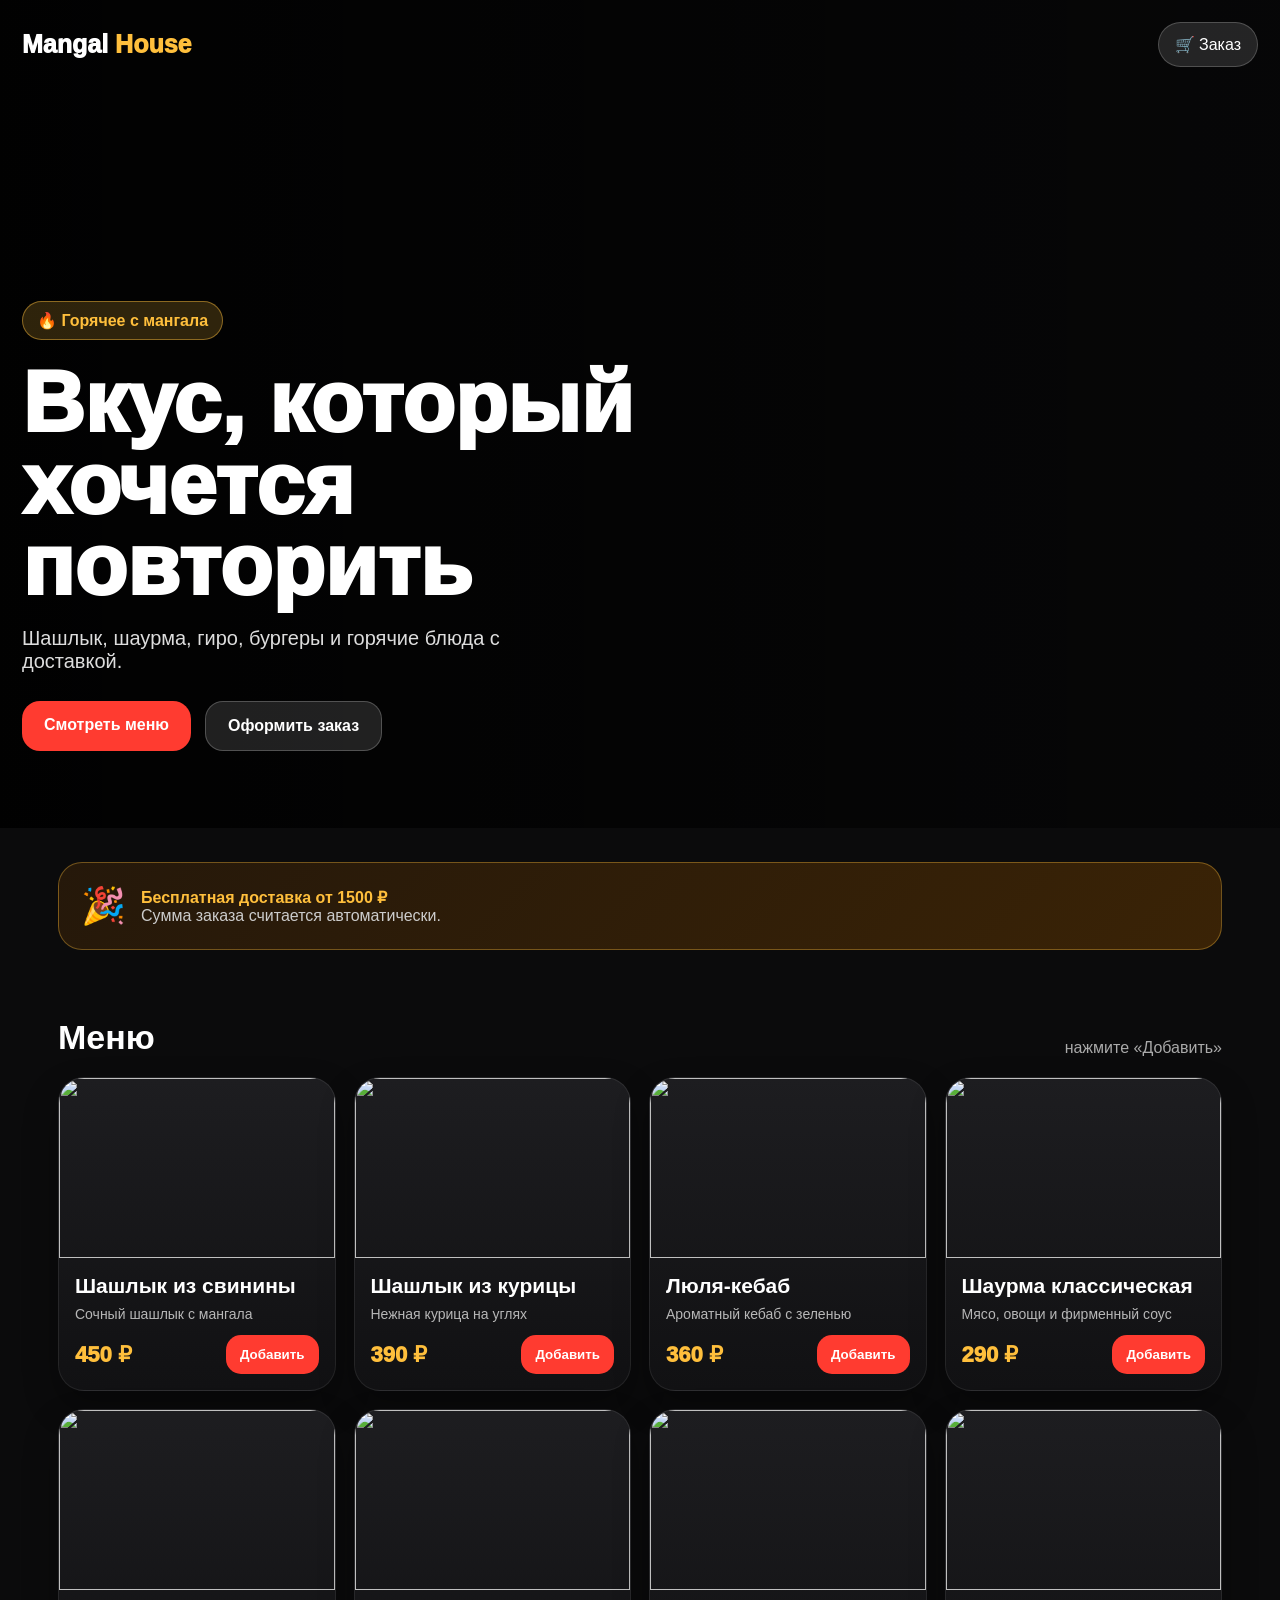
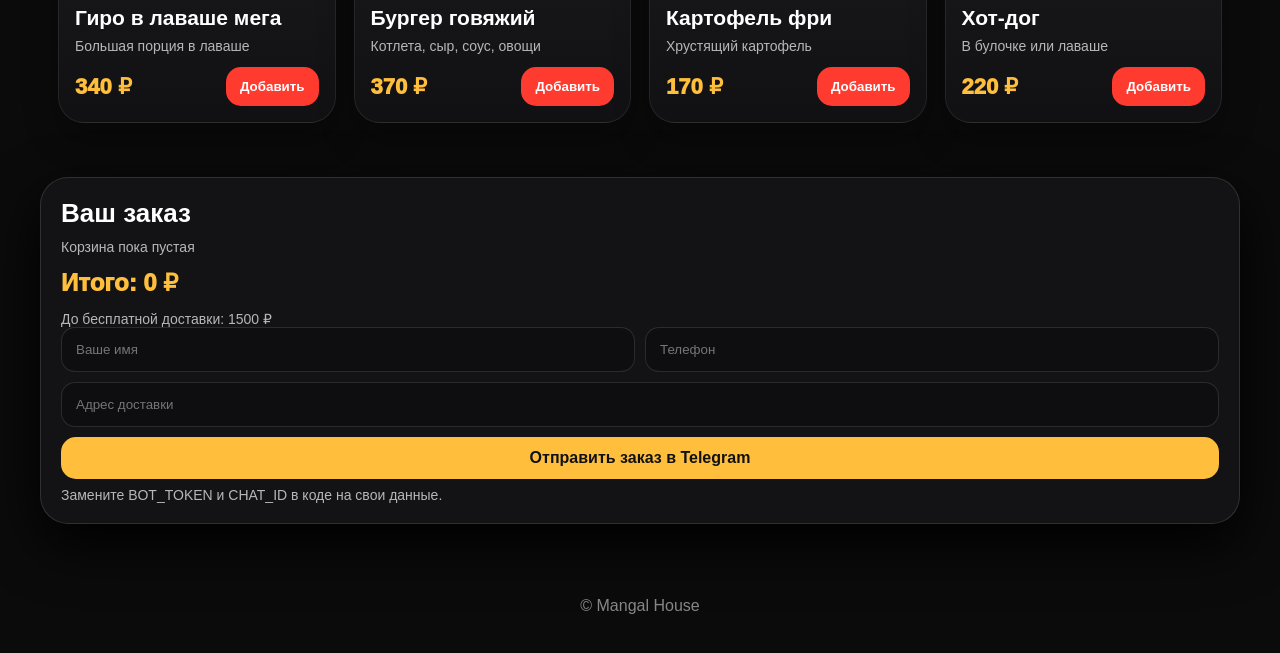
==== commit 9df6b285: "Update index.html" ====
--- a/index.html
+++ b/index.html
@@ -1,161 +1,79 @@
-innerHTML = products.map((p,i)=>`
-    <div class="card">
-      <img src="${p.img}">
-      <div>
-        <h3>${p.name}</h3>
-        <p class="price">${p.price} ₽</p>
-        <button class="btn" onclick="addToCart(${i})">Добавить</button>
-      </div>
-    </div>
-  `).join("");
-}
-
-function addToCart(i){
-  cart.push(products[i]);
-  renderCart();
-}
-
-function renderCart(){
-  let sum = cart.reduce((a,b)=>a+b.price,0);
-
-  document.getElementById("cartList").innerHTML = cart.length
-  ? cart.map((x,i)=>`
-    <div class="cartLine">
-      <span>${i+1}. ${x.name}</span>
-      <b>${x.price} ₽</b>
-    </div>
-  `).join("")
-  : '<p class="sub">Корзина пуста</p>';
-
-  document.getElementById("total").textContent = "Итого: " + sum + " ₽";
-  document.getElementById("freeNote").textContent =
-  sum >= 1500 ? "Доставка бесплатная" : "До бесплатной доставки: " + (1500-sum) + " ₽";
-}
-
-function sendOrder(){
-  if(cart.length === 0){
-    alert("Корзина пуста");
-    return;
-  }
-
-  let name = document.getElementById("name").value;
-  let phone = document.getElementById("phone").value;
-  let deliveryType = document.getElementById("deliveryType").value;
-  let address = document.getElementById("address").value;
-  let sum = cart.reduce((a,b)=>a+b.price,0);
-
-  let text =
-`🔥 Новый заказ Mangal House
-
-Имя: ${name}
-Телефон: ${phone}
-Способ: ${deliveryType}
-Адрес / комментарий: ${address}
-
-Заказ:
-${cart.map((x,i)=>`${i+1}. ${x.name} — ${x.price} ₽`).join("\n")}
-
-Итого: ${sum} ₽`;
-
-  fetch(`https://api.telegram.org/bot${TOKEN}/sendMessage`,{
-    method:"POST",
-    headers:{"Content-Type":"application/json"},
-    body:JSON.stringify({chat_id:CHAT_ID,text:text})
-  })
-  .then(()=>alert("Заказ отправлен!"))
-  .catch(()=>alert("Ошибка отправки"));
-}
-
-renderMenu();
-</script>
-
-</body>
-</html>
 <!DOCTYPE html>
 <html lang="ru">
 <head>
 <meta charset="UTF-8">
 <meta name="viewport" content="width=device-width, initial-scale=1.0">
-<title>Mangal House</title>
-
+<title>Mangal House — доставка еды</title>
 <style>
-body{margin:0;font-family:Arial;background:#111;color:#fff}
-header{background:#1b1b1b;text-align:center;padding:25px}
-.logo{font-size:34px;font-weight:900;color:#ffb22c}
-.sub{color:#ccc}
-.hero{text-align:center;padding:22px}
-.heroImg{width:100%;max-height:360px;object-fit:cover;border-radius:24px;margin-top:15px}
-.menu{display:grid;grid-template-columns:repeat(auto-fit,minmax(170px,1fr));gap:16px;padding:20px}
-.card{background:#1d1d1d;border-radius:18px;overflow:hidden}
-.card img{width:100%;height:135px;object-fit:cover}
-.card div{padding:12px}
-.card h3{margin:0 0 8px;font-size:17px}
-.price{color:#ffb22c;font-weight:bold}
-.btn{background:#ffb22c;color:#111;border:0;border-radius:14px;padding:13px 18px;font-weight:800;width:100%;margin-top:8px}
-.cart{padding:20px;background:#181818}
-.cartLine{display:flex;justify-content:space-between;border-bottom:1px solid #333;padding:8px 0}
-input,select,textarea{width:100%;box-sizing:border-box;padding:13px;margin:7px 0;border:0;border-radius:12px}
-footer{text-align:center;padding:20px;color:#aaa}
+:root{--bg:#0b0b0c;--card:#171719;--gold:#ffbf3c;--red:#ff3b30;--text:#fff;--muted:#b7b7b7}
+*{box-sizing:border-box}html{scroll-behavior:smooth}body{margin:0;font-family:-apple-system,BlinkMacSystemFont,"Segoe UI",Arial,sans-serif;background:var(--bg);color:var(--text)}a{text-decoration:none;color:inherit}
+.hero{min-height:92vh;background:linear-gradient(90deg,rgba(0,0,0,.9),rgba(0,0,0,.42)),url('https://images.unsplash.com/photo-1555939594-58d7cb561ad1?auto=format&fit=crop&w=1600&q=85') center/cover;padding:22px;display:flex;flex-direction:column;justify-content:space-between}
+.nav{display:flex;justify-content:space-between;align-items:center}.logo{font-weight:950;font-size:25px}.logo span{color:var(--gold)}.cartBtn{background:rgba(255,255,255,.12);border:1px solid rgba(255,255,255,.2);padding:12px 16px;border-radius:999px}
+.heroBox{max-width:760px;margin-bottom:55px}.badge{display:inline-block;background:rgba(255,191,60,.18);border:1px solid rgba(255,191,60,.45);color:var(--gold);padding:9px 14px;border-radius:999px;font-weight:800}
+h1{font-size:clamp(44px,10vw,86px);line-height:.95;margin:22px 0 16px;font-weight:950}.hero p{font-size:20px;color:#ddd;max-width:560px}.actions{display:flex;gap:14px;flex-wrap:wrap;margin-top:28px}.btn{padding:15px 22px;border-radius:18px;font-weight:900;background:var(--red)}.btn.alt{background:rgba(255,255,255,.12);border:1px solid rgba(255,255,255,.22)}
+.section{padding:34px 18px;max-width:1200px;margin:auto}.title{display:flex;justify-content:space-between;align-items:end;gap:15px;margin-bottom:20px}h2{font-size:34px;margin:0}
+.delivery{background:linear-gradient(135deg,#25180a,#3a2306);border:1px solid rgba(255,191,60,.35);border-radius:24px;padding:22px;display:flex;gap:15px;align-items:center}.delivery b{color:var(--gold)}
+.grid{display:grid;grid-template-columns:repeat(auto-fit,minmax(245px,1fr));gap:18px}.card{background:linear-gradient(180deg,#1d1d20,#111113);border:1px solid rgba(255,255,255,.08);border-radius:26px;overflow:hidden;box-shadow:0 16px 35px rgba(0,0,0,.3);transition:.25s}.card:hover{transform:translateY(-6px)}.card img{width:100%;height:180px;object-fit:cover;display:block}.info{padding:16px}.info h3{margin:0 0 8px;font-size:21px}.info p{margin:0 0 13px;color:var(--muted);font-size:14px}.row{display:flex;align-items:center;justify-content:space-between;gap:12px}.price{color:var(--gold);font-size:22px;font-weight:950}
+button{border:0;border-radius:15px;background:var(--red);color:#fff;font-weight:900;padding:12px 14px;cursor:pointer}
+.cart{max-width:1200px;margin:20px auto 35px;background:rgba(20,20,22,.96);backdrop-filter:blur(14px);border:1px solid rgba(255,255,255,.12);border-radius:28px;padding:20px;box-shadow:0 20px 55px #000}
+.cart h3{margin:0 0 10px;font-size:26px}.cartLine{display:flex;justify-content:space-between;gap:10px;border-bottom:1px solid rgba(255,255,255,.08);padding:10px 0;color:#ddd}.remove{background:#333;padding:7px 10px;border-radius:10px}
+.total{font-size:24px;font-weight:950;margin:14px 0;color:var(--gold)}.form{display:grid;grid-template-columns:1fr 1fr;gap:10px}input{width:100%;padding:14px;border-radius:14px;border:1px solid rgba(255,255,255,.12);background:#0e0e10;color:#fff}.full{grid-column:1/-1}.order{width:100%;margin-top:10px;background:var(--gold);color:#111;font-size:16px}.note{color:var(--muted);font-size:14px;margin-top:8px}footer{padding:38px 18px;text-align:center;color:#888}
+@media(max-width:700px){.hero{min-height:86vh}.form{grid-template-columns:1fr}.cart{margin:18px}.section{padding:28px 14px}.card img{height:165px}.title{display:block}h1{font-size:48px}}
 </style>
 </head>
-
 <body>
-
-<header>
-  <div class="logo">🔥 Mangal House</div>
-  <div class="sub">Шашлык • Шаурма • Бургеры • Гиро</div>
+<header class="hero">
+  <div class="nav"><div class="logo">Mangal <span>House</span></div><a class="cartBtn" href="#cart">🛒 Заказ</a></div>
+  <div class="heroBox">
+    <div class="badge">🔥 Горячее с мангала</div>
+    <h1>Вкус, который хочется повторить</h1>
+    <p>Шашлык, шаурма, гиро, бургеры и горячие блюда с доставкой.</p>
+    <div class="actions"><a href="#menu" class="btn">Смотреть меню</a><a href="#cart" class="btn alt">Оформить заказ</a></div>
+  </div>
 </header>
-
-<section class="hero">
-  <h1>Вкусно. Сочно. С огня.</h1>
-  <p class="sub">Закажите любимые блюда прямо сейчас</p>
-  <img class="heroImg" src="https://images.unsplash.com/photo-1555939594-58d7cb561ad1?auto=format&fit=crop&w=1200&q=80">
+<section class="section"><div class="delivery"><div style="font-size:36px">🎉</div><div><b>Бесплатная доставка от 1500 ₽</b><br><span style="color:#ccc">Сумма заказа считается автоматически.</span></div></div></section>
+<section class="section" id="menu"><div class="title"><h2>Меню</h2><span style="color:#aaa">нажмите «Добавить»</span></div><div class="grid" id="menuGrid"></div></section>
+<section class="cart" id="cart">
+  <h3>Ваш заказ</h3><div id="cartList"><div class="note">Корзина пока пустая</div></div><div class="total" id="total">Итого: 0 ₽</div><div id="freeNote" class="note">До бесплатной доставки: 1500 ₽</div>
+  <div class="form"><input id="name" placeholder="Ваше имя"><input id="phone" placeholder="Телефон"><input id="address" class="full" placeholder="Адрес доставки"></div>
+  <button class="order" onclick="sendOrder()">Отправить заказ в Telegram</button>
+  <div class="note">Замените BOT_TOKEN и CHAT_ID в коде на свои данные.</div>
 </section>
-
-<section class="menu" id="menu"></section>
-
-<section class="cart">
-  <h2>🛒 Корзина</h2>
-  <div id="cartList"><p class="sub">Корзина пуста</p></div>
-  <h3 id="total">Итого: 0 ₽</h3>
-  <p id="freeNote">До бесплатной доставки: 1500 ₽</p>
-
-  <h2>Оформить заказ</h2>
-  <input id="name" placeholder="Ваше имя">
-  <input id="phone" placeholder="Телефон">
-
-  <select id="deliveryType">
-    <option value="Доставка">Доставка</option>
-    <option value="Самовывоз">Самовывоз</option>
-  </select>
-
-  <textarea id="address" placeholder="Адрес / комментарий"></textarea>
-
-  <button class="btn" onclick="sendOrder()">Отправить заказ</button>
-</section>
-
-<footer>Mangal House © 2026</footer>
-
+<footer>© Mangal House</footer>
 <script>
-const TOKEN = "8844451619:AAGnvz6kukcd_XAaM_QGgk_SEjUlOV-Et38";
-const CHAT_ID = "-5147520101";
-
-let cart = [];
-
-let products = [
-{name:"Шаурма классическая",price:260,img:"https://images.unsplash.com/photo-1599487488170-d11ec9c172f0?auto=format&fit=crop&w=800&q=80"},
-{name:"Шаурма мега",price:320,img:"https://images.unsplash.com/photo-1621996346565-e3dbc646d9a9?auto=format&fit=crop&w=800&q=80"},
-{name:"Гиро в лаваше",price:280,img:"https://images.unsplash.com/photo-1606755962773-d324e9a13086?auto=format&fit=crop&w=800&q=80"},
-{name:"Гиро в лаваше мега",price:350,img:"https://images.unsplash.com/photo-1565299624946-b28f40a0ae38?auto=format&fit=crop&w=800&q=80"},
-{name:"Люля-кебаб куриный",price:250,img:"https://images.unsplash.com/photo-1555939594-58d7cb561ad1?auto=format&fit=crop&w=800&q=80"},
-{name:"Люля-кебаб говяжий",price:280,img:"https://images.unsplash.com/photo-1559847844-5315695dadae?auto=format&fit=crop&w=800&q=80"},
-{name:"Люля-кебаб баранина",price:300,img:"https://images.unsplash.com/photo-1544025162-d76694265947?auto=format&fit=crop&w=800&q=80"},
-{name:"Сувлаки курица",price:260,img:"https://images.unsplash.com/photo-1600891964092-4316c288032e?auto=format&fit=crop&w=800&q=80"},
-{name:"Сувлаки свинина",price:280,img:"https://images.unsplash.com/photo-1529193591184-b1d58069ecdd?auto=format&fit=crop&w=800&q=80"},
-{name:"Бургер куриный",price:280,img:"https://images.unsplash.com/photo-1568901346375-23c9450c58cd?auto=format&fit=crop&w=800&q=80"},
-{name:"Супер говяжий бургер",price:360,img:"https://images.unsplash.com/photo-1550547660-d9450f859349?auto=format&fit=crop&w=800&q=80"},
-{name:"Картофель фри",price:160,img:"https://images.unsplash.com/photo-1573080496219-bb080dd4f877?auto=format&fit=crop&w=800&q=80"}
+const BOT_TOKEN = "PASTE_BOT_TOKEN_HERE";
+const CHAT_ID = "PASTE_CHAT_ID_HERE";
+const items=[
+{name:"Шашлык из свинины",price:450,desc:"Сочный шашлык с мангала",img:"https://images.unsplash.com/photo-1555939594-58d7cb561ad1?auto=format&fit=crop&w=900&q=80"},
+{name:"Шашлык из курицы",price:390,desc:"Нежная курица на углях",img:"https://images.unsplash.com/photo-1604908177522-4029638f49c1?auto=format&fit=crop&w=900&q=80"},
+{name:"Люля-кебаб",price:360,desc:"Ароматный кебаб с зеленью",img:"https://images.unsplash.com/photo-1625944525533-473f1a3d54e7?auto=format&fit=crop&w=900&q=80"},
+{name:"Шаурма классическая",price:290,desc:"Мясо, овощи и фирменный соус",img:"https://images.unsplash.com/photo-1529006557810-274b9b2fc783?auto=format&fit=crop&w=900&q=80"},
+{name:"Гиро в лаваше мега",price:340,desc:"Большая порция в лаваше",img:"https://images.unsplash.com/photo-1593504049359-74330189a345?auto=format&fit=crop&w=900&q=80"},
+{name:"Бургер говяжий",price:370,desc:"Котлета, сыр, соус, овощи",img:"https://images.unsplash.com/photo-1550547660-d9450f859349?auto=format&fit=crop&w=900&q=80"},
+{name:"Картофель фри",price:170,desc:"Хрустящий картофель",img:"https://images.unsplash.com/photo-1573080496219-bb080dd4f877?auto=format&fit=crop&w=900&q=80"},
+{name:"Хот-дог",price:220,desc:"В булочке или лаваше",img:"https://images.unsplash.com/photo-1612392062631-94dd858cba88?auto=format&fit=crop&w=900&q=80"}
 ];
-
-function renderMenu(){
-  document.getElementById("menu").
+let cart=[];
+const grid=document.getElementById("menuGrid");
+grid.innerHTML=items.map((x,i)=>`<div class="card"><img src="${x.img}"><div class="info"><h3>${x.name}</h3><p>${x.desc}</p><div class="row"><div class="price">${x.price} ₽</div><button onclick="addItem(${i})">Добавить</button></div></div></div>`).join("");
+function addItem(i){cart.push(items[i]);renderCart();location.hash="cart"}
+function removeItem(i){cart.splice(i,1);renderCart()}
+function renderCart(){
+ let sum=cart.reduce((a,b)=>a+b.price,0);
+ document.getElementById("cartList").innerHTML=cart.length?cart.map((x,i)=>`<div class="cartLine"><span>${i+1}. ${x.name}</span><span><b>${x.price} ₽</b> <button class="remove" onclick="removeItem(${i})">×</button></span></div>`).join(""):`<div class="note">Корзина пока пустая</div>`;
+ document.getElementById("total").textContent="Итого: "+sum+" ₽";
+ document.getElementById("freeNote").textContent=sum>=1500?"🎉 Доставка бесплатная":"До бесплатной доставки: "+(1500-sum)+" ₽";
+}
+function sendOrder(){
+ let name=document.getElementById("name").value.trim(), phone=document.getElementById("phone").value.trim(), address=document.getElementById("address").value.trim();
+ if(!cart.length){alert("Добавьте блюдо в корзину");return}
+ if(!name||!phone||!address){alert("Заполните имя, телефон и адрес");return}
+ let sum=cart.reduce((a,b)=>a+b.price,0);
+ let text=`🍽 Новый заказ Mangal House%0A%0A👤 Имя: ${name}%0A📞 Телефон: ${phone}%0A📍 Адрес: ${address}%0A%0A🛒 Заказ:%0A${cart.map((x,i)=>`${i+1}. ${x.name} — ${x.price} ₽`).join("%0A")}%0A%0A💰 Итого: ${sum} ₽%0A🚚 ${sum>=1500?"Бесплатная доставка":"Доставка платная"}`;
+ if(BOT_TOKEN.includes("PASTE")||CHAT_ID.includes("PASTE")){alert("Сначала вставьте BOT_TOKEN и CHAT_ID в коде");return}
+ fetch(`https://api.telegram.org/bot${BOT_TOKEN}/sendMessage?chat_id=${CHAT_ID}&text=${text}`).then(()=>alert("Заказ отправлен")).catch(()=>alert("Ошибка отправки"));
+}
+renderCart();
+</script>
+</body>
+</html>
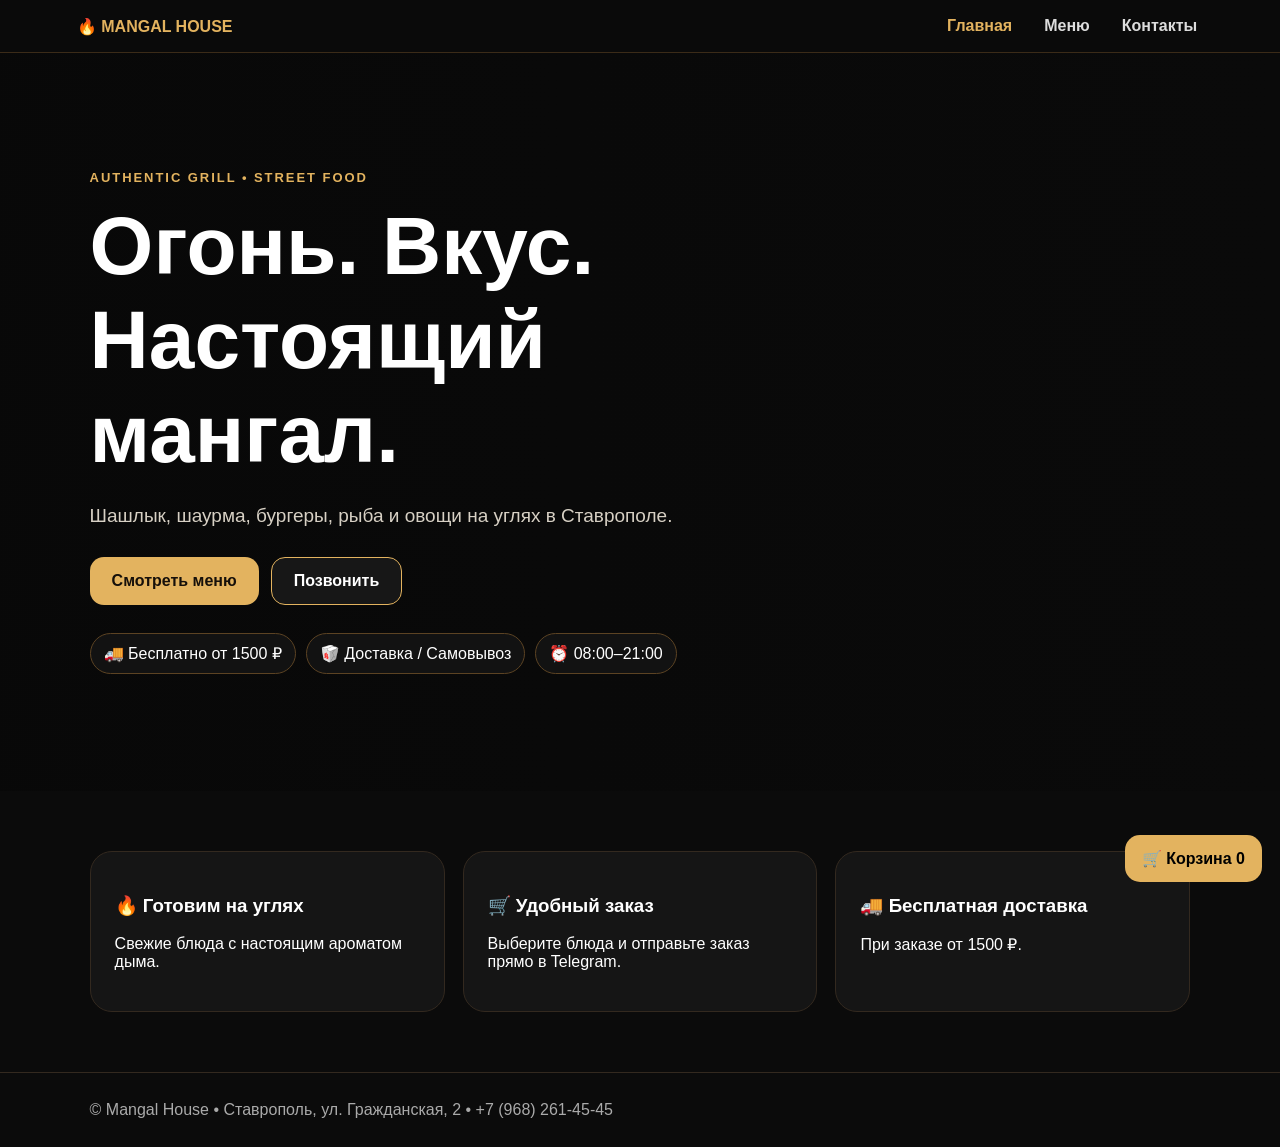
==== commit 3a8d3855: "Add files via upload" ====
--- a/index.html
+++ b/index.html
@@ -3,77 +3,106 @@
 <head>
 <meta charset="UTF-8">
 <meta name="viewport" content="width=device-width, initial-scale=1.0">
-<title>Mangal House — доставка еды</title>
+<title>Mangal House — Authentic Grill • Street Food</title>
 <style>
-:root{--bg:#0b0b0c;--card:#171719;--gold:#ffbf3c;--red:#ff3b30;--text:#fff;--muted:#b7b7b7}
-*{box-sizing:border-box}html{scroll-behavior:smooth}body{margin:0;font-family:-apple-system,BlinkMacSystemFont,"Segoe UI",Arial,sans-serif;background:var(--bg);color:var(--text)}a{text-decoration:none;color:inherit}
-.hero{min-height:92vh;background:linear-gradient(90deg,rgba(0,0,0,.9),rgba(0,0,0,.42)),url('https://images.unsplash.com/photo-1555939594-58d7cb561ad1?auto=format&fit=crop&w=1600&q=85') center/cover;padding:22px;display:flex;flex-direction:column;justify-content:space-between}
-.nav{display:flex;justify-content:space-between;align-items:center}.logo{font-weight:950;font-size:25px}.logo span{color:var(--gold)}.cartBtn{background:rgba(255,255,255,.12);border:1px solid rgba(255,255,255,.2);padding:12px 16px;border-radius:999px}
-.heroBox{max-width:760px;margin-bottom:55px}.badge{display:inline-block;background:rgba(255,191,60,.18);border:1px solid rgba(255,191,60,.45);color:var(--gold);padding:9px 14px;border-radius:999px;font-weight:800}
-h1{font-size:clamp(44px,10vw,86px);line-height:.95;margin:22px 0 16px;font-weight:950}.hero p{font-size:20px;color:#ddd;max-width:560px}.actions{display:flex;gap:14px;flex-wrap:wrap;margin-top:28px}.btn{padding:15px 22px;border-radius:18px;font-weight:900;background:var(--red)}.btn.alt{background:rgba(255,255,255,.12);border:1px solid rgba(255,255,255,.22)}
-.section{padding:34px 18px;max-width:1200px;margin:auto}.title{display:flex;justify-content:space-between;align-items:end;gap:15px;margin-bottom:20px}h2{font-size:34px;margin:0}
-.delivery{background:linear-gradient(135deg,#25180a,#3a2306);border:1px solid rgba(255,191,60,.35);border-radius:24px;padding:22px;display:flex;gap:15px;align-items:center}.delivery b{color:var(--gold)}
-.grid{display:grid;grid-template-columns:repeat(auto-fit,minmax(245px,1fr));gap:18px}.card{background:linear-gradient(180deg,#1d1d20,#111113);border:1px solid rgba(255,255,255,.08);border-radius:26px;overflow:hidden;box-shadow:0 16px 35px rgba(0,0,0,.3);transition:.25s}.card:hover{transform:translateY(-6px)}.card img{width:100%;height:180px;object-fit:cover;display:block}.info{padding:16px}.info h3{margin:0 0 8px;font-size:21px}.info p{margin:0 0 13px;color:var(--muted);font-size:14px}.row{display:flex;align-items:center;justify-content:space-between;gap:12px}.price{color:var(--gold);font-size:22px;font-weight:950}
-button{border:0;border-radius:15px;background:var(--red);color:#fff;font-weight:900;padding:12px 14px;cursor:pointer}
-.cart{max-width:1200px;margin:20px auto 35px;background:rgba(20,20,22,.96);backdrop-filter:blur(14px);border:1px solid rgba(255,255,255,.12);border-radius:28px;padding:20px;box-shadow:0 20px 55px #000}
-.cart h3{margin:0 0 10px;font-size:26px}.cartLine{display:flex;justify-content:space-between;gap:10px;border-bottom:1px solid rgba(255,255,255,.08);padding:10px 0;color:#ddd}.remove{background:#333;padding:7px 10px;border-radius:10px}
-.total{font-size:24px;font-weight:950;margin:14px 0;color:var(--gold)}.form{display:grid;grid-template-columns:1fr 1fr;gap:10px}input{width:100%;padding:14px;border-radius:14px;border:1px solid rgba(255,255,255,.12);background:#0e0e10;color:#fff}.full{grid-column:1/-1}.order{width:100%;margin-top:10px;background:var(--gold);color:#111;font-size:16px}.note{color:var(--muted);font-size:14px;margin-top:8px}footer{padding:38px 18px;text-align:center;color:#888}
-@media(max-width:700px){.hero{min-height:86vh}.form{grid-template-columns:1fr}.cart{margin:18px}.section{padding:28px 14px}.card img{height:165px}.title{display:block}h1{font-size:48px}}
+*{box-sizing:border-box}html{scroll-behavior:smooth}body{margin:0;font-family:Arial,sans-serif;background:#0b0b0b;color:#fff}a{color:inherit;text-decoration:none}button,input,textarea{font:inherit}header{position:sticky;top:0;z-index:50;display:flex;justify-content:space-between;align-items:center;padding:16px 6%;background:#0b0b0bf2;border-bottom:1px solid #3b2b18}.brand{font-weight:900;color:#e3b35f}nav{display:flex;gap:20px}nav button{background:none;border:0;color:#ddd;font-weight:700;cursor:pointer}nav button.active{color:#e3b35f}.page{display:none}.page.active{display:block}.hero{min-height:82vh;display:flex;align-items:center;padding:70px 7%;background:linear-gradient(90deg,#080808ee,#08080855),url('https://images.unsplash.com/photo-1544025162-d76694265947?auto=format&fit=crop&w=1800&q=88') center/cover}.hero-content{max-width:700px}.eyebrow{color:#e3b35f;text-transform:uppercase;letter-spacing:.15em;font-size:13px;font-weight:900}h1{font-size:clamp(44px,7vw,82px);margin:14px 0}h2{font-size:36px;color:#e3b35f}.hero p{font-size:19px;line-height:1.7;color:#d7d0c4}.btn{display:inline-block;padding:14px 22px;border:0;border-radius:14px;background:#e3b35f;color:#16100a;font-weight:900;cursor:pointer}.btn.secondary{background:#171717;color:#fff;border:1px solid #e3b35f}.actions{display:flex;gap:12px;flex-wrap:wrap;margin-top:25px}.badges{display:flex;gap:10px;flex-wrap:wrap;margin-top:28px}.badges span{padding:10px 13px;background:#151515cc;border:1px solid #5c4323;border-radius:999px}.section{padding:60px 7%}.features{display:grid;grid-template-columns:repeat(3,1fr);gap:18px}.card{background:#151515;border:1px solid #33291f;border-radius:22px;padding:24px}.toolbar{position:sticky;top:65px;z-index:20;background:#0b0b0bf2;padding:18px 7%}.toolbar input{width:100%;padding:14px;border-radius:12px;border:1px solid #3a2d20;background:#151515;color:#fff}.filters{display:flex;gap:8px;overflow:auto;padding-top:12px}.filters button{white-space:nowrap;padding:9px 13px;border-radius:999px;border:1px solid #49351e;background:#151515;color:#ddd}.filters button.active{background:#e3b35f;color:#16100a}.menu-wrap{padding:25px 7% 90px}.category-title{color:#e3b35f;margin-top:28px}.grid{display:grid;grid-template-columns:repeat(3,1fr);gap:18px}.dish{background:#151515;border:1px solid #33291f;border-radius:20px;overflow:hidden}.dish img{width:100%;height:200px;object-fit:cover}.dish-body{padding:16px}.dish-body h3{margin:0 0 8px}.dish-body p{color:#aaa;min-height:40px}.dish-bottom{display:flex;justify-content:space-between;align-items:center;gap:10px}.dish-bottom strong{color:#e3b35f;font-size:20px}.dish-bottom button{background:#e3b35f;border:0;border-radius:10px;padding:9px 11px;font-weight:900}.cart-btn{position:fixed;right:18px;bottom:18px;z-index:40;padding:14px 17px;border:0;border-radius:15px;background:#e3b35f;font-weight:900}.modal{display:none;position:fixed;inset:0;background:#000b;z-index:100;align-items:center;justify-content:center;padding:20px}.modal.show{display:flex}.modal-box{position:relative;width:min(560px,100%);max-height:92vh;overflow:auto;background:#141414;border:1px solid #5a4124;border-radius:22px;padding:22px}.close{position:absolute;right:14px;top:8px;background:none;border:0;color:#fff;font-size:32px}.cart-line{display:grid;grid-template-columns:1fr auto auto;gap:10px;align-items:center;padding:10px 0;border-bottom:1px solid #282828}.qty button{width:28px;height:28px;background:#2a221a;color:#fff;border:0;border-radius:7px}.field{width:100%;margin:7px 0;padding:13px;border-radius:11px;border:1px solid #3a2d20;background:#0e0e0e;color:#fff}.choice{display:grid;grid-template-columns:1fr 1fr;gap:10px;margin:15px 0}.choice label{padding:12px;border:1px solid #3a2d20;border-radius:11px;background:#181818}.contacts{display:grid;grid-template-columns:1fr 1.2fr;gap:20px}iframe{width:100%;height:470px;border:0;border-radius:20px}footer{padding:28px 7%;border-top:1px solid #33291f;color:#aaa}@media(max-width:900px){.grid{grid-template-columns:repeat(2,1fr)}.features,.contacts{grid-template-columns:1fr}}@media(max-width:650px){header{flex-direction:column;gap:12px}nav{gap:10px;flex-wrap:wrap;justify-content:center}.grid{grid-template-columns:1fr}.hero{padding:55px 6%}.toolbar{top:101px}.choice{grid-template-columns:1fr}}
 </style>
 </head>
 <body>
-<header class="hero">
-  <div class="nav"><div class="logo">Mangal <span>House</span></div><a class="cartBtn" href="#cart">🛒 Заказ</a></div>
-  <div class="heroBox">
-    <div class="badge">🔥 Горячее с мангала</div>
-    <h1>Вкус, который хочется повторить</h1>
-    <p>Шашлык, шаурма, гиро, бургеры и горячие блюда с доставкой.</p>
-    <div class="actions"><a href="#menu" class="btn">Смотреть меню</a><a href="#cart" class="btn alt">Оформить заказ</a></div>
+<header>
+  <div class="brand">🔥 MANGAL HOUSE</div>
+  <nav>
+    <button class="active" onclick="showPage('home',this)">Главная</button>
+    <button onclick="showPage('menu',this)">Меню</button>
+    <button onclick="showPage('contacts',this)">Контакты</button>
+  </nav>
+</header>
+
+<section id="home" class="page active">
+  <div class="hero">
+    <div class="hero-content">
+      <div class="eyebrow">Authentic Grill • Street Food</div>
+      <h1>Огонь. Вкус. Настоящий мангал.</h1>
+      <p>Шашлык, шаурма, бургеры, рыба и овощи на углях в Ставрополе.</p>
+      <div class="actions">
+        <button class="btn" onclick="showPage('menu',document.querySelectorAll('nav button')[1])">Смотреть меню</button>
+        <a class="btn secondary" href="tel:+79682614545">Позвонить</a>
+      </div>
+      <div class="badges"><span>🚚 Бесплатно от 1500 ₽</span><span>🥡 Доставка / Самовывоз</span><span>⏰ 08:00–21:00</span></div>
+    </div>
   </div>
-</header>
-<section class="section"><div class="delivery"><div style="font-size:36px">🎉</div><div><b>Бесплатная доставка от 1500 ₽</b><br><span style="color:#ccc">Сумма заказа считается автоматически.</span></div></div></section>
-<section class="section" id="menu"><div class="title"><h2>Меню</h2><span style="color:#aaa">нажмите «Добавить»</span></div><div class="grid" id="menuGrid"></div></section>
-<section class="cart" id="cart">
-  <h3>Ваш заказ</h3><div id="cartList"><div class="note">Корзина пока пустая</div></div><div class="total" id="total">Итого: 0 ₽</div><div id="freeNote" class="note">До бесплатной доставки: 1500 ₽</div>
-  <div class="form"><input id="name" placeholder="Ваше имя"><input id="phone" placeholder="Телефон"><input id="address" class="full" placeholder="Адрес доставки"></div>
-  <button class="order" onclick="sendOrder()">Отправить заказ в Telegram</button>
-  <div class="note">Замените BOT_TOKEN и CHAT_ID в коде на свои данные.</div>
+  <div class="section"><div class="features">
+    <div class="card"><h3>🔥 Готовим на углях</h3><p>Свежие блюда с настоящим ароматом дыма.</p></div>
+    <div class="card"><h3>🛒 Удобный заказ</h3><p>Выберите блюда и отправьте заказ прямо в Telegram.</p></div>
+    <div class="card"><h3>🚚 Бесплатная доставка</h3><p>При заказе от 1500 ₽.</p></div>
+  </div></div>
 </section>
-<footer>© Mangal House</footer>
+
+<section id="menu" class="page">
+  <div class="toolbar">
+    <input id="search" placeholder="Поиск по меню..." oninput="renderMenu()">
+    <div id="filters" class="filters"></div>
+  </div>
+  <div class="menu-wrap"><div id="menuRoot"></div></div>
+</section>
+
+<section id="contacts" class="page">
+  <div class="section contacts">
+    <div class="card">
+      <h2>Контакты</h2>
+      <p>📍 Ставрополь, ул. Гражданская, 2</p>
+      <p>📞 <a href="tel:+79682614545">+7 (968) 261-45-45</a></p>
+      <p>⏰ Ежедневно: 08:00–21:00</p>
+      <p>🚚 Бесплатная доставка от 1500 ₽</p>
+      <p>🥡 Доставка / Самовывоз</p>
+    </div>
+    <iframe src="https://www.google.com/maps?q=Ставрополь,+ул.+Гражданская,+2&output=embed" loading="lazy"></iframe>
+  </div>
+</section>
+
+<button class="cart-btn" onclick="openCart()">🛒 Корзина <span id="cartCount">0</span></button>
+
+<div id="modal" class="modal">
+  <div class="modal-box">
+    <button class="close" onclick="closeCart()">×</button>
+    <h2>Ваш заказ</h2>
+    <div id="cartList"></div>
+    <h3>Итого: <span id="total">0</span> ₽</h3>
+    <p id="deliveryNote">До бесплатной доставки: 1500 ₽</p>
+    <div class="choice">
+      <label><input type="radio" name="type" value="Доставка" checked onchange="toggleAddress()"> 🚚 Доставка</label>
+      <label><input type="radio" name="type" value="Самовывоз" onchange="toggleAddress()"> 🥡 Самовывоз</label>
+    </div>
+    <input id="name" class="field" placeholder="Ваше имя">
+    <input id="phone" class="field" placeholder="Телефон">
+    <input id="address" class="field" placeholder="Адрес доставки">
+    <textarea id="comment" class="field" rows="3" placeholder="Комментарий"></textarea>
+    <button class="btn" style="width:100%" onclick="sendOrder()">Отправить заказ</button>
+  </div>
+</div>
+
+<footer>© Mangal House • Ставрополь, ул. Гражданская, 2 • +7 (968) 261-45-45</footer>
+
 <script>
-const BOT_TOKEN = "PASTE_BOT_TOKEN_HERE";
-const CHAT_ID = "PASTE_CHAT_ID_HERE";
-const items=[
-{name:"Шашлык из свинины",price:450,desc:"Сочный шашлык с мангала",img:"https://images.unsplash.com/photo-1555939594-58d7cb561ad1?auto=format&fit=crop&w=900&q=80"},
-{name:"Шашлык из курицы",price:390,desc:"Нежная курица на углях",img:"https://images.unsplash.com/photo-1604908177522-4029638f49c1?auto=format&fit=crop&w=900&q=80"},
-{name:"Люля-кебаб",price:360,desc:"Ароматный кебаб с зеленью",img:"https://images.unsplash.com/photo-1625944525533-473f1a3d54e7?auto=format&fit=crop&w=900&q=80"},
-{name:"Шаурма классическая",price:290,desc:"Мясо, овощи и фирменный соус",img:"https://images.unsplash.com/photo-1529006557810-274b9b2fc783?auto=format&fit=crop&w=900&q=80"},
-{name:"Гиро в лаваше мега",price:340,desc:"Большая порция в лаваше",img:"https://images.unsplash.com/photo-1593504049359-74330189a345?auto=format&fit=crop&w=900&q=80"},
-{name:"Бургер говяжий",price:370,desc:"Котлета, сыр, соус, овощи",img:"https://images.unsplash.com/photo-1550547660-d9450f859349?auto=format&fit=crop&w=900&q=80"},
-{name:"Картофель фри",price:170,desc:"Хрустящий картофель",img:"https://images.unsplash.com/photo-1573080496219-bb080dd4f877?auto=format&fit=crop&w=900&q=80"},
-{name:"Хот-дог",price:220,desc:"В булочке или лаваше",img:"https://images.unsplash.com/photo-1612392062631-94dd858cba88?auto=format&fit=crop&w=900&q=80"}
-];
+const ENDPOINT="https://script.google.com/macros/s/AKfycbxIv1I_r8ZXgeCXlMzQh1z8HAcJm2jyh66nPsEuAEgh52xxKasMC4tN1ajH7XmhR35Z_A/exec";
+const FREE=1500;
+const DATA=[{"section": "Мангал гриль", "category": "Свинина", "name": "Свинина — мякоть", "price": 220, "image": "https://images.unsplash.com/photo-1544025162-d76694265947?auto=format&fit=crop&w=900&q=80", "desc": "Сочная свинина на углях."}, {"section": "Мангал гриль", "category": "Свинина", "name": "Свиной антрекот", "price": 220, "image": "https://images.unsplash.com/photo-1529692236671-f1f6cf9683ba?auto=format&fit=crop&w=900&q=80", "desc": "Антрекот с румяной корочкой."}, {"section": "Мангал гриль", "category": "Свинина", "name": "Свиные рёбра", "price": 220, "image": "https://images.unsplash.com/photo-1544025162-d76694265947?auto=format&fit=crop&w=900&q=80", "desc": "Нежные рёбра на мангале."}, {"section": "Мангал гриль", "category": "Свинина", "name": "Шея без кости", "price": 240, "image": "https://images.unsplash.com/photo-1529193591184-b1d58069ecdd?auto=format&fit=crop&w=900&q=80", "desc": "Сочная свиная шея без кости."}, {"section": "Мангал гриль", "category": "Баранина", "name": "Баранина — мякоть", "price": 260, "image": "https://images.unsplash.com/photo-1603360946369-dc9bb6258143?auto=format&fit=crop&w=900&q=80", "desc": "Мягкая баранина с ароматом углей."}, {"section": "Мангал гриль", "category": "Баранина", "name": "Бараньи пистолеты", "price": 280, "image": "https://images.unsplash.com/photo-1603360946369-dc9bb6258143?auto=format&fit=crop&w=900&q=80", "desc": "Баранья корейка на косточке."}, {"section": "Мангал гриль", "category": "Курица", "name": "Куриные крылья", "price": 150, "image": "https://images.unsplash.com/photo-1527477396000-e27163b481c2?auto=format&fit=crop&w=900&q=80", "desc": "Румяные крылышки на углях."}, {"section": "Мангал гриль", "category": "Курица", "name": "Куриная голень", "price": 150, "image": "https://images.unsplash.com/photo-1598103442097-8b74394b95c6?auto=format&fit=crop&w=900&q=80", "desc": "Сочная голень на мангале."}, {"section": "Мангал гриль", "category": "Курица", "name": "Куриное филе", "price": 170, "image": "https://images.unsplash.com/photo-1532550907401-a500c9a57435?auto=format&fit=crop&w=900&q=80", "desc": "Нежное куриное филе."}, {"section": "Мангал гриль", "category": "Говядина", "name": "Печень по-царски", "price": 250, "image": "https://images.unsplash.com/photo-1546833999-b9f581a1996d?auto=format&fit=crop&w=900&q=80", "desc": "Говяжья печень по фирменному рецепту."}, {"section": "Блюда на углях", "category": "Сувлаки", "name": "Сувлаки с курицей", "price": 160, "image": "https://images.unsplash.com/photo-1601050690597-df0568f70950?auto=format&fit=crop&w=900&q=80", "desc": "Курица на шпажке."}, {"section": "Блюда на углях", "category": "Сувлаки", "name": "Сувлаки с говядиной", "price": 210, "image": "https://images.unsplash.com/photo-1601050690597-df0568f70950?auto=format&fit=crop&w=900&q=80", "desc": "Говядина на шпажке."}, {"section": "Блюда на углях", "category": "Сувлаки", "name": "Сувлаки со свининой", "price": 180, "image": "https://images.unsplash.com/photo-1601050690597-df0568f70950?auto=format&fit=crop&w=900&q=80", "desc": "Свинина на шпажке."}, {"section": "Блюда на углях", "category": "Люля-кебаб", "name": "Люля-кебаб с курицей", "price": 170, "image": "https://images.unsplash.com/photo-1601050690597-df0568f70950?auto=format&fit=crop&w=900&q=80", "desc": "Нежный куриный люля-кебаб."}, {"section": "Блюда на углях", "category": "Люля-кебаб", "name": "Люля-кебаб с говядиной", "price": 230, "image": "https://images.unsplash.com/photo-1546833999-b9f581a1996d?auto=format&fit=crop&w=900&q=80", "desc": "Сочный люля-кебаб из говядины."}, {"section": "Блюда на углях", "category": "Люля-кебаб", "name": "Люля-кебаб с бараниной", "price": 240, "image": "https://images.unsplash.com/photo-1603360946369-dc9bb6258143?auto=format&fit=crop&w=900&q=80", "desc": "Ароматный люля-кебаб из баранины."}, {"section": "Блюда на углях", "category": "Шаурма", "name": "Шаурма с курицей", "price": 270, "image": "https://images.unsplash.com/photo-1529006557810-274b9b2fc783?auto=format&fit=crop&w=900&q=80", "desc": "Курица, овощи и фирменный соус."}, {"section": "Блюда на углях", "category": "Шаурма", "name": "Шаурма со свининой", "price": 320, "image": "https://images.unsplash.com/photo-1529006557810-274b9b2fc783?auto=format&fit=crop&w=900&q=80", "desc": "Свинина, овощи и фирменный соус."}, {"section": "Блюда на углях", "category": "Сэндвичи", "name": "Сэндвич с курицей", "price": 280, "image": "https://images.unsplash.com/photo-1528735602780-2552fd46c7af?auto=format&fit=crop&w=900&q=80", "desc": "Горячий сэндвич с курицей."}, {"section": "Блюда на углях", "category": "Сэндвичи", "name": "Сэндвич с ветчиной", "price": 260, "image": "https://images.unsplash.com/photo-1528735602780-2552fd46c7af?auto=format&fit=crop&w=900&q=80", "desc": "Сытный сэндвич с ветчиной."}, {"section": "Блюда на углях", "category": "Гиро", "name": "Гиро в лаваше", "price": 280, "image": "https://images.unsplash.com/photo-1529006557810-274b9b2fc783?auto=format&fit=crop&w=900&q=80", "desc": "Мясо, овощи и соус в лаваше."}, {"section": "Блюда на углях", "category": "Гиро", "name": "Гиро в лаваше мега", "price": 340, "image": "https://images.unsplash.com/photo-1529006557810-274b9b2fc783?auto=format&fit=crop&w=900&q=80", "desc": "Большая порция гиро в лаваше."}, {"section": "Блюда на углях", "category": "Гиро", "name": "Гиро на тарелке", "price": 350, "image": "https://images.unsplash.com/photo-1547592180-85f173990554?auto=format&fit=crop&w=900&q=80", "desc": "Гиро с гарниром на тарелке."}, {"section": "Бургеры и закуски", "category": "Бургеры", "name": "Бургер с куриным стейком", "price": 350, "image": "https://images.unsplash.com/photo-1568901346375-23c9450c58cd?auto=format&fit=crop&w=900&q=80", "desc": "Куриный стейк, овощи и соус."}, {"section": "Бургеры и закуски", "category": "Бургеры", "name": "Бургер с куриным фаршем", "price": 370, "image": "https://images.unsplash.com/photo-1568901346375-23c9450c58cd?auto=format&fit=crop&w=900&q=80", "desc": "Куриная котлета, овощи и соус."}, {"section": "Бургеры и закуски", "category": "Бургеры", "name": "Супер говяжий бургер", "price": 540, "image": "https://images.unsplash.com/photo-1550547660-d9450f859349?auto=format&fit=crop&w=900&q=80", "desc": "Большой бургер с говяжьей котлетой."}, {"section": "Бургеры и закуски", "category": "Бургеры", "name": "Супер сырный бургер", "price": 600, "image": "https://images.unsplash.com/photo-1550547660-d9450f859349?auto=format&fit=crop&w=900&q=80", "desc": "Большой бургер с большим количеством сыра."}, {"section": "Бургеры и закуски", "category": "Хот-доги", "name": "Хот-дог в булочке", "price": 240, "image": "https://images.unsplash.com/photo-1612392062631-94dd858cba88?auto=format&fit=crop&w=900&q=80", "desc": "Хот-дог в мягкой булочке."}, {"section": "Бургеры и закуски", "category": "Хот-доги", "name": "Хот-дог в лаваше", "price": 240, "image": "https://images.unsplash.com/photo-1612392062631-94dd858cba88?auto=format&fit=crop&w=900&q=80", "desc": "Хот-дог с овощами в лаваше."}, {"section": "Бургеры и закуски", "category": "Закуски", "name": "Картошка фри", "price": 190, "image": "https://images.unsplash.com/photo-1573080496219-bb080dd4f877?auto=format&fit=crop&w=900&q=80", "desc": "Хрустящая картошка фри."}, {"section": "Бургеры и закуски", "category": "Закуски", "name": "Картофель по-деревенски", "price": 190, "image": "https://images.unsplash.com/photo-1623238913973-21e45cced554?auto=format&fit=crop&w=900&q=80", "desc": "Картофельные дольки со специями."}, {"section": "Бургеры и закуски", "category": "Закуски", "name": "Креветки в кляре", "price": 340, "image": "https://images.unsplash.com/photo-1565680018434-b513d5e5fd47?auto=format&fit=crop&w=900&q=80", "desc": "Креветки в хрустящем кляре."}, {"section": "Бургеры и закуски", "category": "Закуски", "name": "Сырные палочки", "price": 230, "image": "https://images.unsplash.com/photo-1486297678162-eb2a19b0a32d?auto=format&fit=crop&w=900&q=80", "desc": "Хрустящие сырные палочки."}, {"section": "Бургеры и закуски", "category": "Закуски", "name": "Наггетсы", "price": 230, "image": "https://images.unsplash.com/photo-1562967914-608f82629710?auto=format&fit=crop&w=900&q=80", "desc": "Куриные наггетсы."}, {"section": "Рыба и овощи", "category": "Рыба", "name": "Карп на мангале", "price": 250, "image": "https://images.unsplash.com/photo-1519708227418-c8fd9a32b7a2?auto=format&fit=crop&w=900&q=80", "desc": "Карп, приготовленный на углях."}, {"section": "Рыба и овощи", "category": "Рыба", "name": "Сёмга на мангале", "price": 350, "image": "https://images.unsplash.com/photo-1467003909585-2f8a72700288?auto=format&fit=crop&w=900&q=80", "desc": "Нежная сёмга на гриле."}, {"section": "Рыба и овощи", "category": "Рыба", "name": "Форель на мангале", "price": 300, "image": "https://images.unsplash.com/photo-1519708227418-c8fd9a32b7a2?auto=format&fit=crop&w=900&q=80", "desc": "Форель, приготовленная на углях."}, {"section": "Рыба и овощи", "category": "Овощи", "name": "Грибы шампиньоны", "price": 150, "image": "https://images.unsplash.com/photo-1504545102780-26774c1bb073?auto=format&fit=crop&w=900&q=80", "desc": "Шампиньоны на мангале."}, {"section": "Рыба и овощи", "category": "Овощи", "name": "Картофель с салом", "price": 70, "image": "https://images.unsplash.com/photo-1623238913973-21e45cced554?auto=format&fit=crop&w=900&q=80", "desc": "Картофель с салом на углях."}, {"section": "Рыба и овощи", "category": "Овощи", "name": "Талая картошка", "price": 80, "image": "https://images.unsplash.com/photo-1623238913973-21e45cced554?auto=format&fit=crop&w=900&q=80", "desc": "Картофель по фирменному рецепту."}, {"section": "Рыба и овощи", "category": "Овощи", "name": "Аджапсандали", "price": 150, "image": "https://images.unsplash.com/photo-1547592180-85f173990554?auto=format&fit=crop&w=900&q=80", "desc": "Овощи, запечённые на мангале."}, {"section": "Добавки и соусы", "category": "Суп", "name": "Хаш", "price": 450, "image": "https://images.unsplash.com/photo-1547592166-23ac45744acd?auto=format&fit=crop&w=900&q=80", "desc": "Традиционный горячий суп."}, {"section": "Добавки и соусы", "category": "Добавки к шаурме", "name": "Добавка: сыр", "price": 60, "image": "https://images.unsplash.com/photo-1486297678162-eb2a19b0a32d?auto=format&fit=crop&w=900&q=80", "desc": "Дополнительная порция сыра."}, {"section": "Добавки и соусы", "category": "Добавки к шаурме", "name": "Добавка: картошка", "price": 60, "image": "https://images.unsplash.com/photo-1573080496219-bb080dd4f877?auto=format&fit=crop&w=900&q=80", "desc": "Дополнительная порция картофеля."}, {"section": "Добавки и соусы", "category": "Добавки к шаурме", "name": "Добавка: халапеньо", "price": 60, "image": "https://images.unsplash.com/photo-1583663848850-46af132dc08e?auto=format&fit=crop&w=900&q=80", "desc": "Острый перец халапеньо."}, {"section": "Добавки и соусы", "category": "Добавки к шаурме", "name": "Добавка: грибы", "price": 60, "image": "https://images.unsplash.com/photo-1504545102780-26774c1bb073?auto=format&fit=crop&w=900&q=80", "desc": "Дополнительная порция грибов."}, {"section": "Добавки и соусы", "category": "Соусы", "name": "Белый фирменный соус", "price": 90, "image": "https://images.unsplash.com/photo-1472476443507-c7a5948772fc?auto=format&fit=crop&w=900&q=80", "desc": "Нежный белый соус."}, {"section": "Добавки и соусы", "category": "Соусы", "name": "Красный фирменный соус", "price": 90, "image": "https://images.unsplash.com/photo-1472476443507-c7a5948772fc?auto=format&fit=crop&w=900&q=80", "desc": "Ароматный красный соус."}, {"section": "Добавки и соусы", "category": "Соусы", "name": "Наршараб", "price": 60, "image": "https://images.unsplash.com/photo-1472476443507-c7a5948772fc?auto=format&fit=crop&w=900&q=80", "desc": "Гранатовый соус."}, {"section": "Добавки и соусы", "category": "Соусы", "name": "Соус Heinz", "price": 60, "image": "https://images.unsplash.com/photo-1472476443507-c7a5948772fc?auto=format&fit=crop&w=900&q=80", "desc": "Соус Heinz в ассортименте."}];
 let cart=[];
-const grid=document.getElementById("menuGrid");
-grid.innerHTML=items.map((x,i)=>`<div class="card"><img src="${x.img}"><div class="info"><h3>${x.name}</h3><p>${x.desc}</p><div class="row"><div class="price">${x.price} ₽</div><button onclick="addItem(${i})">Добавить</button></div></div></div>`).join("");
-function addItem(i){cart.push(items[i]);renderCart();location.hash="cart"}
-function removeItem(i){cart.splice(i,1);renderCart()}
-function renderCart(){
- let sum=cart.reduce((a,b)=>a+b.price,0);
- document.getElementById("cartList").innerHTML=cart.length?cart.map((x,i)=>`<div class="cartLine"><span>${i+1}. ${x.name}</span><span><b>${x.price} ₽</b> <button class="remove" onclick="removeItem(${i})">×</button></span></div>`).join(""):`<div class="note">Корзина пока пустая</div>`;
- document.getElementById("total").textContent="Итого: "+sum+" ₽";
- document.getElementById("freeNote").textContent=sum>=1500?"🎉 Доставка бесплатная":"До бесплатной доставки: "+(1500-sum)+" ₽";
-}
-function sendOrder(){
- let name=document.getElementById("name").value.trim(), phone=document.getElementById("phone").value.trim(), address=document.getElementById("address").value.trim();
- if(!cart.length){alert("Добавьте блюдо в корзину");return}
- if(!name||!phone||!address){alert("Заполните имя, телефон и адрес");return}
- let sum=cart.reduce((a,b)=>a+b.price,0);
- let text=`🍽 Новый заказ Mangal House%0A%0A👤 Имя: ${name}%0A📞 Телефон: ${phone}%0A📍 Адрес: ${address}%0A%0A🛒 Заказ:%0A${cart.map((x,i)=>`${i+1}. ${x.name} — ${x.price} ₽`).join("%0A")}%0A%0A💰 Итого: ${sum} ₽%0A🚚 ${sum>=1500?"Бесплатная доставка":"Доставка платная"}`;
- if(BOT_TOKEN.includes("PASTE")||CHAT_ID.includes("PASTE")){alert("Сначала вставьте BOT_TOKEN и CHAT_ID в коде");return}
- fetch(`https://api.telegram.org/bot${BOT_TOKEN}/sendMessage?chat_id=${CHAT_ID}&text=${text}`).then(()=>alert("Заказ отправлен")).catch(()=>alert("Ошибка отправки"));
-}
-renderCart();
+let active="Все";
+
+function showPage(id,btn){document.querySelectorAll('.page').forEach(p=>p.classList.remove('active'));document.getElementById(id).classList.add('active');document.querySelectorAll('nav button').forEach(b=>b.classList.remove('active'));if(btn)btn.classList.add('active');window.scrollTo(0,0)}
+function renderFilters(){const sections=["Все",...new Set(DATA.map(x=>x.section))];document.getElementById('filters').innerHTML=sections.map(s=>`<button class="${s===active?'active':''}" onclick="active='${s}';renderFilters();renderMenu()">${s}</button>`).join('')}
+function renderMenu(){const q=(document.getElementById('search')?.value||'').toLowerCase();const rows=DATA.map((x,i)=>({...x,i})).filter(x=>(active==='Все'||x.section===active)&&(x.name.toLowerCase().includes(q)||x.category.toLowerCase().includes(q)||x.section.toLowerCase().includes(q)));const sections=[...new Set(rows.map(x=>x.section))];document.getElementById('menuRoot').innerHTML=sections.map(s=>{const sec=rows.filter(x=>x.section===s),cats=[...new Set(sec.map(x=>x.category))];return `<h2>${s}</h2>`+cats.map(c=>`<h3 class="category-title">${c}</h3><div class="grid">${sec.filter(x=>x.category===c).map(x=>`<div class="dish"><img src="${x.image}" alt="${x.name}" loading="lazy"><div class="dish-body"><h3>${x.name}</h3><p>${x.desc}</p><div class="dish-bottom"><strong>${x.price} ₽</strong><button onclick="add(${x.i})">Добавить</button></div></div></div>`).join('')}</div>`).join('')}).join('')||'<p>Ничего не найдено</p>'}
+function add(i){const p=DATA[i],f=cart.find(x=>x.name===p.name);f?f.qty++:cart.push({name:p.name,price:p.price,qty:1});updateCount()}
+function updateCount(){document.getElementById('cartCount').textContent=cart.reduce((s,x)=>s+x.qty,0)}
+function total(){return cart.reduce((s,x)=>s+x.price*x.qty,0)}
+function renderCart(){document.getElementById('cartList').innerHTML=cart.length?cart.map((x,i)=>`<div class="cart-line"><span>${x.name}<br><small>${x.price} ₽ × ${x.qty}</small></span><div class="qty"><button onclick="qty(${i},-1)">−</button> <b>${x.qty}</b> <button onclick="qty(${i},1)">+</button></div><b>${x.price*x.qty} ₽</b></div>`).join(''):'<p>Корзина пуста</p>';const s=total();document.getElementById('total').textContent=s;document.getElementById('deliveryNote').textContent=s>=FREE?'🎉 Доставка бесплатная':'До бесплатной доставки: '+(FREE-s)+' ₽'}
+function qty(i,d){cart[i].qty+=d;if(cart[i].qty<=0)cart.splice(i,1);updateCount();renderCart()}
+function openCart(){document.getElementById('modal').classList.add('show');renderCart()}
+function closeCart(){document.getElementById('modal').classList.remove('show')}
+function toggleAddress(){const type=document.querySelector('input[name="type"]:checked').value,a=document.getElementById('address');a.disabled=type==='Самовывоз';a.value=type==='Самовывоз'?'Самовывоз: Ставрополь, ул. Гражданская, 2':''}
+async function sendOrder(){if(!cart.length){alert('Корзина пуста');return}const name=document.getElementById('name').value.trim(),phone=document.getElementById('phone').value.trim(),address=document.getElementById('address').value.trim(),comment=document.getElementById('comment').value.trim(),type=document.querySelector('input[name="type"]:checked').value;if(!name||!phone){alert('Укажите имя и телефон');return}if(type==='Доставка'&&!address){alert('Укажите адрес');return}const s=total(),order=cart.map((x,i)=>`${i+1}. ${x.name} — ${x.qty} × ${x.price} ₽ = ${x.qty*x.price} ₽`).join('\n');const payload={name,phone,address:type==='Самовывоз'?'Самовывоз: Ставрополь, ул. Гражданская, 2':address,comment:`${comment||'-'}\nТип получения: ${type}`,order:`${order}\n\nИтого: ${s} ₽\nДоставка: ${type==='Самовывоз'?'самовывоз':(s>=FREE?'бесплатно':'уточнить')}`};try{await fetch(ENDPOINT,{method:'POST',mode:'no-cors',headers:{'Content-Type':'text/plain;charset=utf-8'},body:JSON.stringify(payload)});alert('Ваш заказ отправлен ✅');cart=[];updateCount();closeCart()}catch(e){alert('Ошибка отправки. Позвоните: +7 (968) 261-45-45')}}
+renderFilters();renderMenu();updateCount();
 </script>
 </body>
-</html>
+</html>
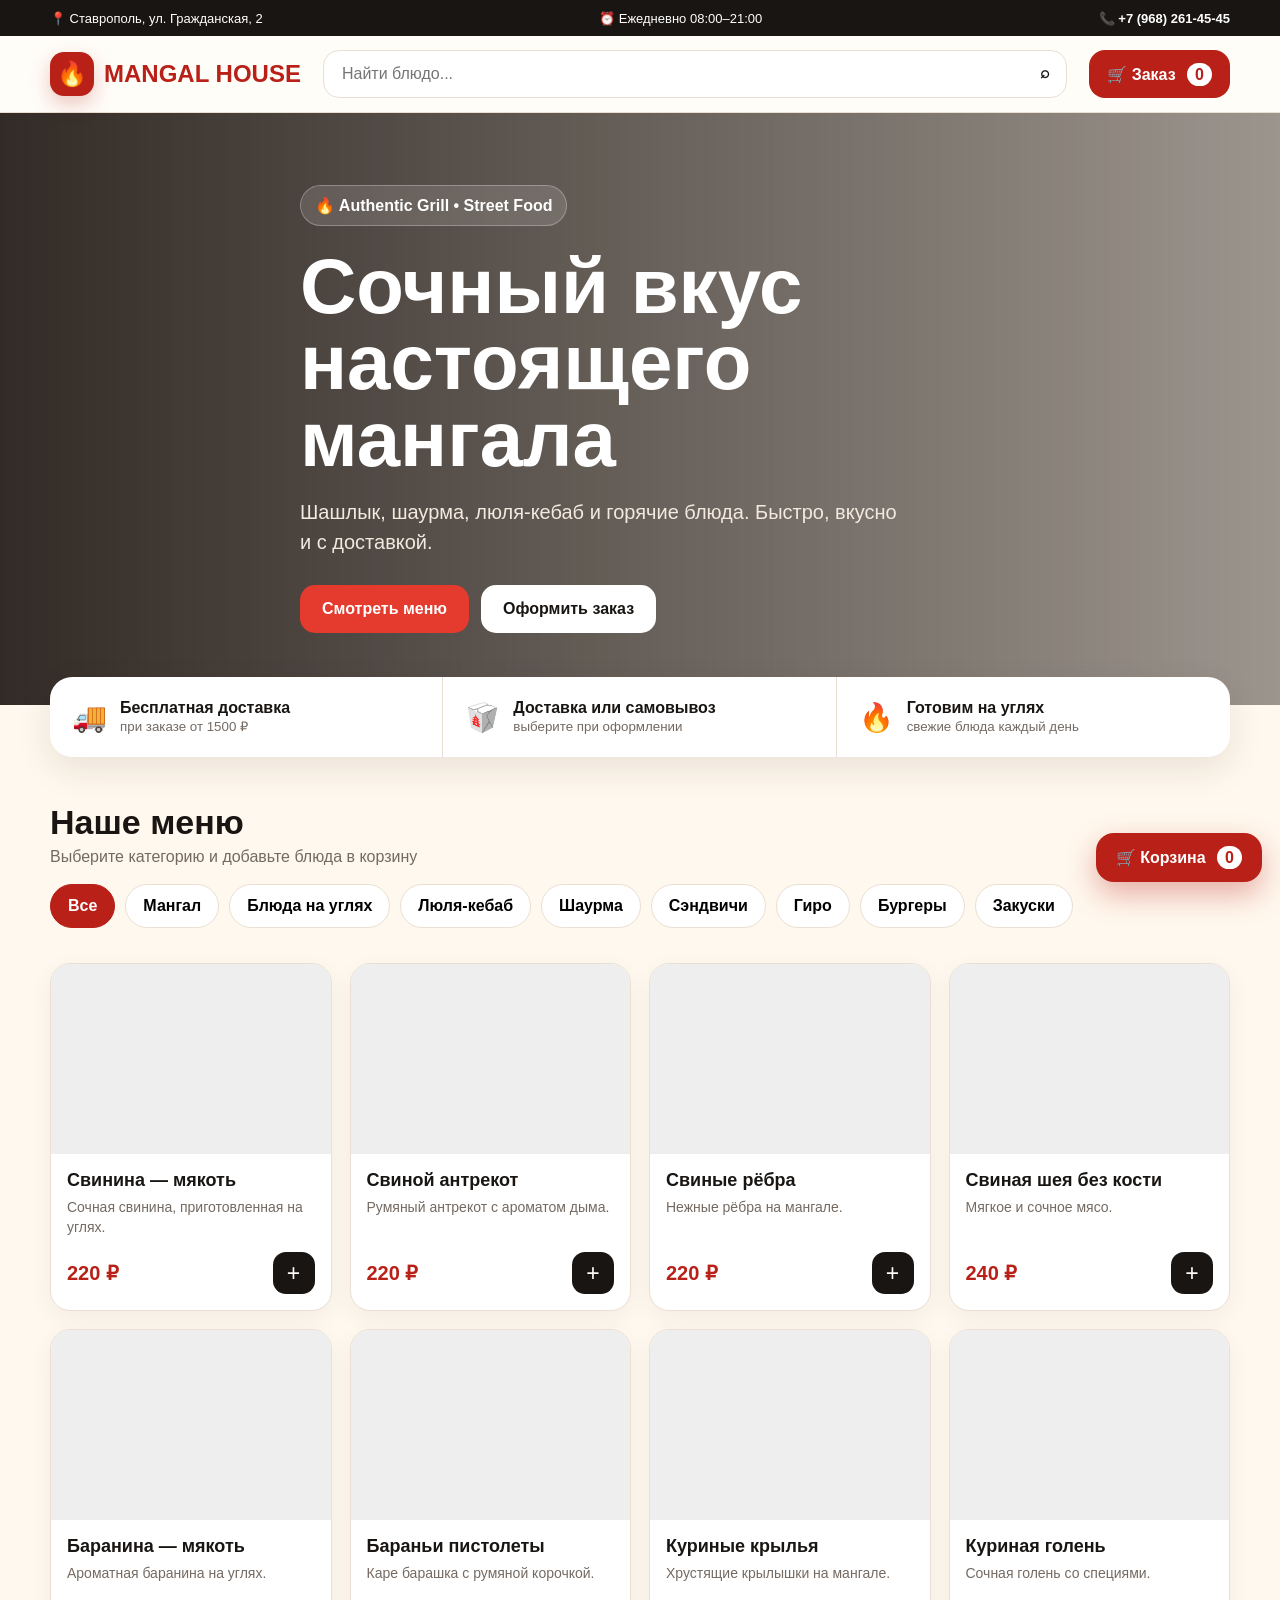
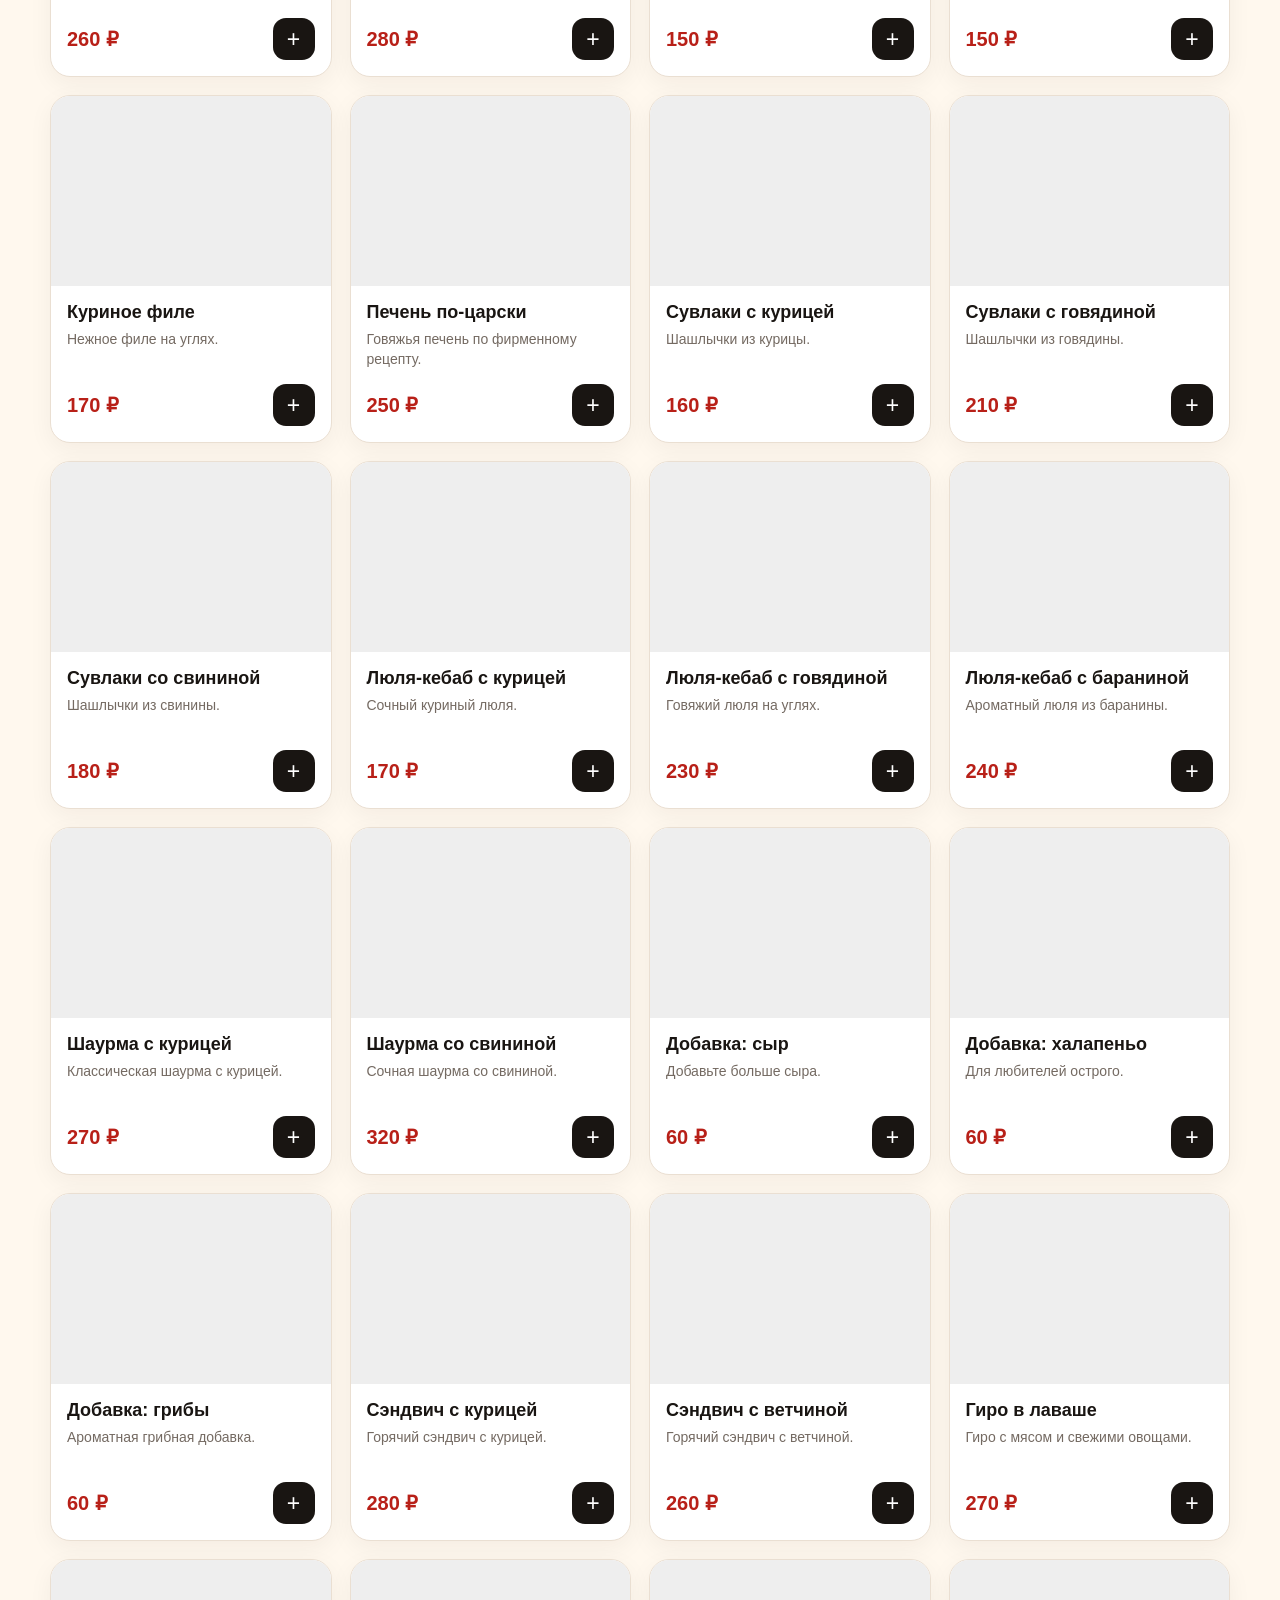
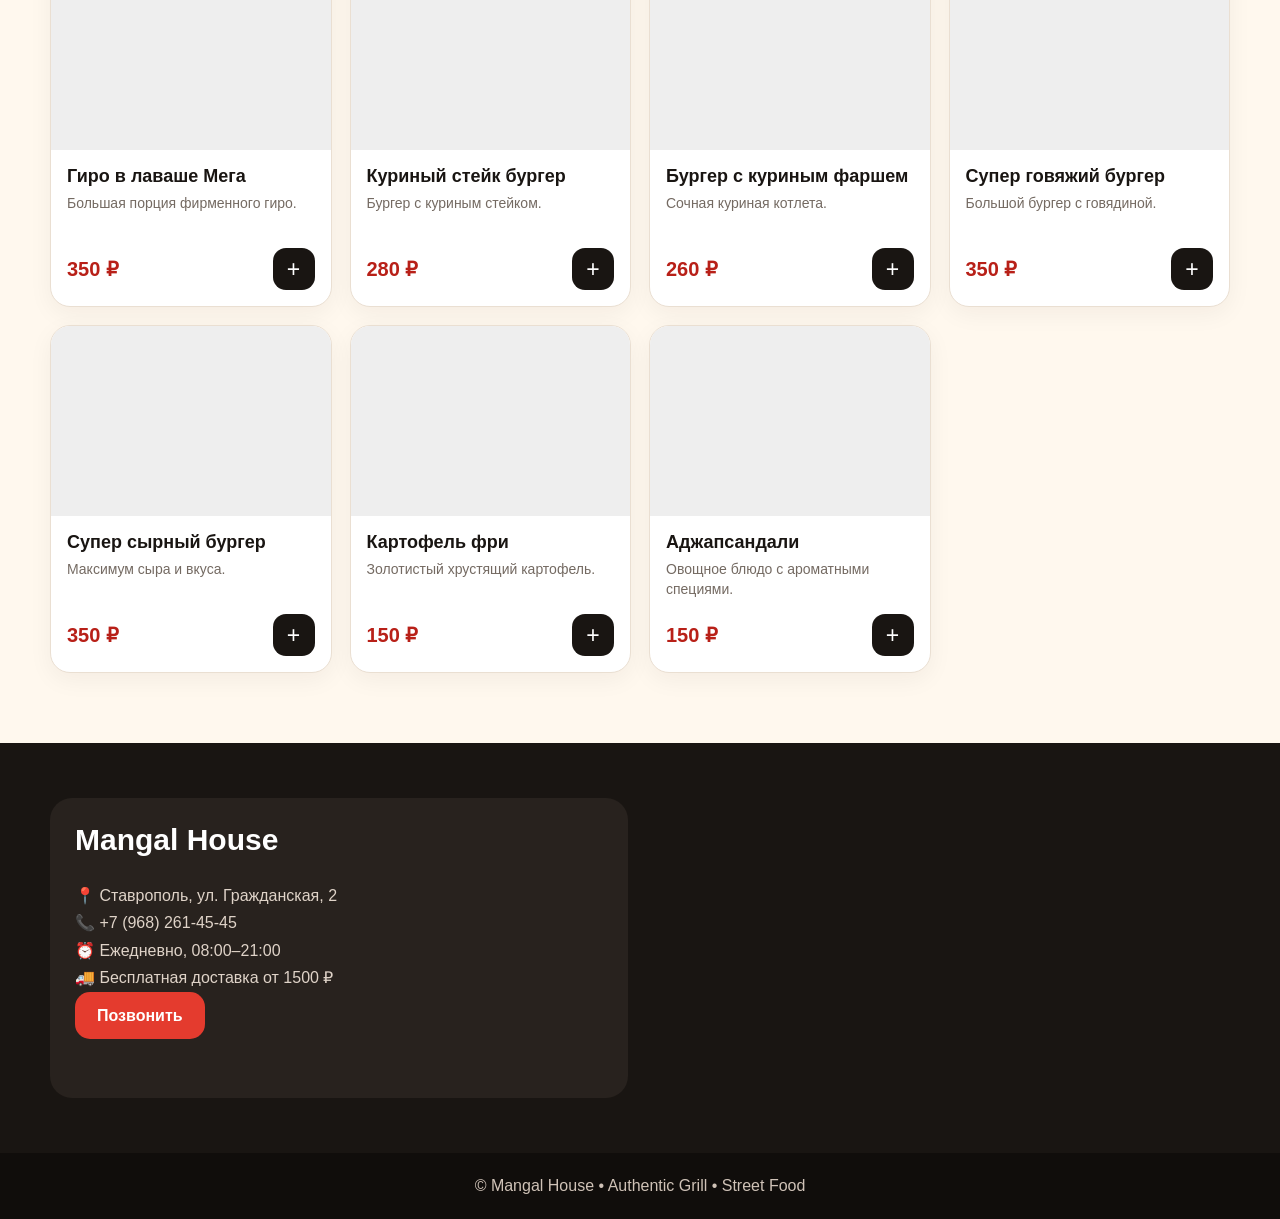
==== commit d9f85d58: "Add files via upload" ====
--- a/index.html
+++ b/index.html
@@ -3,106 +3,84 @@
 <head>
 <meta charset="UTF-8">
 <meta name="viewport" content="width=device-width, initial-scale=1.0">
-<title>Mangal House — Authentic Grill • Street Food</title>
+<meta name="theme-color" content="#b82018">
+<title>Mangal House — Меню и доставка</title>
 <style>
-*{box-sizing:border-box}html{scroll-behavior:smooth}body{margin:0;font-family:Arial,sans-serif;background:#0b0b0b;color:#fff}a{color:inherit;text-decoration:none}button,input,textarea{font:inherit}header{position:sticky;top:0;z-index:50;display:flex;justify-content:space-between;align-items:center;padding:16px 6%;background:#0b0b0bf2;border-bottom:1px solid #3b2b18}.brand{font-weight:900;color:#e3b35f}nav{display:flex;gap:20px}nav button{background:none;border:0;color:#ddd;font-weight:700;cursor:pointer}nav button.active{color:#e3b35f}.page{display:none}.page.active{display:block}.hero{min-height:82vh;display:flex;align-items:center;padding:70px 7%;background:linear-gradient(90deg,#080808ee,#08080855),url('https://images.unsplash.com/photo-1544025162-d76694265947?auto=format&fit=crop&w=1800&q=88') center/cover}.hero-content{max-width:700px}.eyebrow{color:#e3b35f;text-transform:uppercase;letter-spacing:.15em;font-size:13px;font-weight:900}h1{font-size:clamp(44px,7vw,82px);margin:14px 0}h2{font-size:36px;color:#e3b35f}.hero p{font-size:19px;line-height:1.7;color:#d7d0c4}.btn{display:inline-block;padding:14px 22px;border:0;border-radius:14px;background:#e3b35f;color:#16100a;font-weight:900;cursor:pointer}.btn.secondary{background:#171717;color:#fff;border:1px solid #e3b35f}.actions{display:flex;gap:12px;flex-wrap:wrap;margin-top:25px}.badges{display:flex;gap:10px;flex-wrap:wrap;margin-top:28px}.badges span{padding:10px 13px;background:#151515cc;border:1px solid #5c4323;border-radius:999px}.section{padding:60px 7%}.features{display:grid;grid-template-columns:repeat(3,1fr);gap:18px}.card{background:#151515;border:1px solid #33291f;border-radius:22px;padding:24px}.toolbar{position:sticky;top:65px;z-index:20;background:#0b0b0bf2;padding:18px 7%}.toolbar input{width:100%;padding:14px;border-radius:12px;border:1px solid #3a2d20;background:#151515;color:#fff}.filters{display:flex;gap:8px;overflow:auto;padding-top:12px}.filters button{white-space:nowrap;padding:9px 13px;border-radius:999px;border:1px solid #49351e;background:#151515;color:#ddd}.filters button.active{background:#e3b35f;color:#16100a}.menu-wrap{padding:25px 7% 90px}.category-title{color:#e3b35f;margin-top:28px}.grid{display:grid;grid-template-columns:repeat(3,1fr);gap:18px}.dish{background:#151515;border:1px solid #33291f;border-radius:20px;overflow:hidden}.dish img{width:100%;height:200px;object-fit:cover}.dish-body{padding:16px}.dish-body h3{margin:0 0 8px}.dish-body p{color:#aaa;min-height:40px}.dish-bottom{display:flex;justify-content:space-between;align-items:center;gap:10px}.dish-bottom strong{color:#e3b35f;font-size:20px}.dish-bottom button{background:#e3b35f;border:0;border-radius:10px;padding:9px 11px;font-weight:900}.cart-btn{position:fixed;right:18px;bottom:18px;z-index:40;padding:14px 17px;border:0;border-radius:15px;background:#e3b35f;font-weight:900}.modal{display:none;position:fixed;inset:0;background:#000b;z-index:100;align-items:center;justify-content:center;padding:20px}.modal.show{display:flex}.modal-box{position:relative;width:min(560px,100%);max-height:92vh;overflow:auto;background:#141414;border:1px solid #5a4124;border-radius:22px;padding:22px}.close{position:absolute;right:14px;top:8px;background:none;border:0;color:#fff;font-size:32px}.cart-line{display:grid;grid-template-columns:1fr auto auto;gap:10px;align-items:center;padding:10px 0;border-bottom:1px solid #282828}.qty button{width:28px;height:28px;background:#2a221a;color:#fff;border:0;border-radius:7px}.field{width:100%;margin:7px 0;padding:13px;border-radius:11px;border:1px solid #3a2d20;background:#0e0e0e;color:#fff}.choice{display:grid;grid-template-columns:1fr 1fr;gap:10px;margin:15px 0}.choice label{padding:12px;border:1px solid #3a2d20;border-radius:11px;background:#181818}.contacts{display:grid;grid-template-columns:1fr 1.2fr;gap:20px}iframe{width:100%;height:470px;border:0;border-radius:20px}footer{padding:28px 7%;border-top:1px solid #33291f;color:#aaa}@media(max-width:900px){.grid{grid-template-columns:repeat(2,1fr)}.features,.contacts{grid-template-columns:1fr}}@media(max-width:650px){header{flex-direction:column;gap:12px}nav{gap:10px;flex-wrap:wrap;justify-content:center}.grid{grid-template-columns:1fr}.hero{padding:55px 6%}.toolbar{top:101px}.choice{grid-template-columns:1fr}}
+:root{--red:#b82018;--red2:#e43b2e;--cream:#fff8ee;--paper:#fffdf8;--ink:#191512;--muted:#746a62;--line:#eadfd2;--green:#2d6d46;--shadow:0 12px 35px rgba(45,28,17,.10)}
+*{box-sizing:border-box}html{scroll-behavior:smooth}body{margin:0;font-family:Arial,Helvetica,sans-serif;background:var(--cream);color:var(--ink)}button,input,textarea{font:inherit}a{text-decoration:none;color:inherit}
+.top{position:sticky;top:0;z-index:30;background:rgba(255,253,248,.96);backdrop-filter:blur(12px);border-bottom:1px solid var(--line)}
+.topline{background:var(--ink);color:#fff;font-size:13px}.wrap{width:min(1180px,calc(100% - 28px));margin:auto}.topline .wrap{min-height:36px;display:flex;align-items:center;justify-content:space-between;gap:14px;flex-wrap:wrap}.topline a{font-weight:700}.nav{height:76px;display:flex;align-items:center;gap:22px}.brand{display:flex;align-items:center;gap:10px;font-size:24px;font-weight:900;white-space:nowrap}.brand-badge{width:44px;height:44px;border-radius:14px;background:var(--red);display:grid;place-items:center;color:#fff;box-shadow:0 8px 20px rgba(184,32,24,.25)}.brand span:last-child{color:var(--red)}
+.search{flex:1;position:relative}.search input{width:100%;height:48px;border:1px solid var(--line);background:#fff;border-radius:16px;padding:0 48px 0 18px;outline:none}.search input:focus{border-color:var(--red)}.search b{position:absolute;right:17px;top:14px}.cartTop{border:0;background:var(--red);color:#fff;border-radius:16px;height:48px;padding:0 18px;font-weight:800;cursor:pointer;white-space:nowrap}.cartTop span{background:#fff;color:var(--red);border-radius:99px;padding:3px 8px;margin-left:7px}
+.hero{background:linear-gradient(90deg,rgba(20,12,8,.87),rgba(20,12,8,.42)),url('https://images.unsplash.com/photo-1529692236671-f1f6cf9683ba?auto=format&fit=crop&w=1800&q=85') center/cover;min-height:430px;color:#fff;display:flex;align-items:center}.heroContent{padding:72px 0;max-width:680px}.tag{display:inline-flex;background:rgba(255,255,255,.13);border:1px solid rgba(255,255,255,.28);padding:10px 14px;border-radius:99px;font-weight:700}.hero h1{font-size:clamp(42px,7vw,78px);line-height:.98;margin:22px 0 18px}.hero p{font-size:20px;line-height:1.5;color:#f3e9df;max-width:600px}.heroBtns{display:flex;gap:12px;flex-wrap:wrap;margin-top:28px}.btn{border:0;border-radius:15px;padding:15px 22px;font-weight:900;cursor:pointer}.btn.red{background:var(--red2);color:#fff}.btn.light{background:#fff;color:var(--ink)}
+.infoBar{margin-top:-28px;position:relative;z-index:3}.infoGrid{background:#fff;border-radius:22px;box-shadow:var(--shadow);display:grid;grid-template-columns:repeat(3,1fr);overflow:hidden}.info{padding:22px;display:flex;gap:13px;align-items:center;border-right:1px solid var(--line)}.info:last-child{border:0}.info i{font-style:normal;font-size:28px}.info b{display:block}.info small{color:var(--muted)}
+.categories{padding:46px 0 18px}.sectionTitle{display:flex;justify-content:space-between;align-items:end;gap:16px;margin-bottom:18px}.sectionTitle h2{font-size:34px;margin:0}.sectionTitle p{color:var(--muted);margin:6px 0 0}.chips{display:flex;gap:10px;overflow:auto;padding-bottom:7px;scrollbar-width:none}.chip{border:1px solid var(--line);background:#fff;padding:12px 17px;border-radius:99px;white-space:nowrap;font-weight:800;cursor:pointer}.chip.active{background:var(--red);color:#fff;border-color:var(--red)}
+.menu{padding:10px 0 70px}.grid{display:grid;grid-template-columns:repeat(4,1fr);gap:18px}.card{background:#fff;border:1px solid var(--line);border-radius:20px;overflow:hidden;box-shadow:0 7px 25px rgba(45,28,17,.05);display:flex;flex-direction:column}.photo{height:190px;background:#eee center/cover}.cardBody{padding:16px;display:flex;flex-direction:column;flex:1}.card h3{font-size:18px;margin:0 0 7px}.desc{font-size:14px;line-height:1.4;color:var(--muted);min-height:40px}.cardFoot{display:flex;align-items:center;justify-content:space-between;gap:10px;margin-top:auto;padding-top:14px}.price{font-size:20px;font-weight:900;color:var(--red)}.add{width:42px;height:42px;border:0;border-radius:13px;background:var(--ink);color:#fff;font-size:23px;cursor:pointer}.add:active{transform:scale(.94)}
+.contacts{background:var(--ink);color:#fff;padding:55px 0}.contactGrid{display:grid;grid-template-columns:1fr 1fr;gap:25px}.contactBox{background:#28221e;border-radius:22px;padding:25px}.contactBox h2{font-size:30px;margin-top:0}.contactBox p{color:#dfd3c8;line-height:1.7}.map{width:100%;height:300px;border:0;border-radius:18px}
+footer{background:#100d0b;color:#cfc2b7;padding:24px 0;text-align:center}
+.floating{position:fixed;right:18px;bottom:18px;z-index:35;border:0;background:var(--red);color:#fff;border-radius:18px;padding:15px 20px;font-weight:900;box-shadow:0 12px 30px rgba(184,32,24,.35);cursor:pointer}.floating span{background:#fff;color:var(--red);padding:3px 8px;border-radius:99px;margin-left:7px}
+.overlay{position:fixed;inset:0;background:rgba(0,0,0,.55);z-index:60;opacity:0;visibility:hidden;transition:.2s}.overlay.show{opacity:1;visibility:visible}.drawer{position:absolute;right:0;top:0;height:100%;width:min(480px,100%);background:var(--paper);padding:24px;overflow:auto;transform:translateX(100%);transition:.25s}.overlay.show .drawer{transform:none}.close{float:right;border:0;background:#eee5dc;width:42px;height:42px;border-radius:13px;font-size:25px;cursor:pointer}.drawer h2{font-size:30px;margin:5px 0 22px}.cartItem{display:grid;grid-template-columns:1fr auto;gap:8px;border-bottom:1px solid var(--line);padding:13px 0}.cartItem strong{font-size:15px}.qty{display:flex;align-items:center;gap:8px}.qty button{border:0;background:#eee5dc;width:28px;height:28px;border-radius:8px;font-weight:900;cursor:pointer}.remove{border:0;background:none;color:var(--red);cursor:pointer;font-size:13px;padding:0}.total{display:flex;justify-content:space-between;font-size:22px;font-weight:900;margin:20px 0 8px}.deliveryNote{background:#f3eadf;padding:12px;border-radius:12px;text-align:center;font-weight:700}.choices{display:flex;gap:10px;margin:16px 0}.choices label{flex:1;border:1px solid var(--line);padding:12px;border-radius:12px;background:#fff}.field{width:100%;border:1px solid var(--line);background:#fff;border-radius:13px;padding:13px;margin:6px 0;outline:none}.field:focus{border-color:var(--red)}.send{width:100%;margin-top:10px;background:var(--red);color:#fff;border:0;border-radius:14px;padding:15px;font-weight:900;cursor:pointer}.empty{text-align:center;color:var(--muted);padding:30px 0}.toast{position:fixed;left:50%;bottom:24px;z-index:100;transform:translate(-50%,30px);background:var(--green);color:#fff;padding:13px 18px;border-radius:13px;opacity:0;pointer-events:none;transition:.2s}.toast.show{opacity:1;transform:translate(-50%,0)}
+@media(max-width:930px){.grid{grid-template-columns:repeat(3,1fr)}}
+@media(max-width:720px){.topline .wrap{justify-content:center;padding:7px 0}.nav{height:auto;padding:12px 0;flex-wrap:wrap}.brand{font-size:21px}.search{order:3;flex-basis:100%}.cartTop{margin-left:auto}.hero{min-height:510px}.heroContent{padding:60px 0}.hero p{font-size:17px}.infoGrid{grid-template-columns:1fr}.info{border-right:0;border-bottom:1px solid var(--line)}.grid{grid-template-columns:repeat(2,1fr);gap:12px}.photo{height:150px}.contactGrid{grid-template-columns:1fr}.sectionTitle h2{font-size:28px}.floating{right:12px;bottom:12px}.cardBody{padding:13px}}
+@media(max-width:390px){.grid{grid-template-columns:1fr}.photo{height:210px}.cartTop{padding:0 12px}.brand-badge{width:38px;height:38px}}
 </style>
 </head>
 <body>
-<header>
-  <div class="brand">🔥 MANGAL HOUSE</div>
-  <nav>
-    <button class="active" onclick="showPage('home',this)">Главная</button>
-    <button onclick="showPage('menu',this)">Меню</button>
-    <button onclick="showPage('contacts',this)">Контакты</button>
-  </nav>
+<header class="top">
+  <div class="topline"><div class="wrap"><span>📍 Ставрополь, ул. Гражданская, 2</span><span>⏰ Ежедневно 08:00–21:00</span><a href="tel:+79682614545">📞 +7 (968) 261-45-45</a></div></div>
+  <div class="wrap nav">
+    <a class="brand" href="#"><span class="brand-badge">🔥</span><span>MANGAL <span>HOUSE</span></span></a>
+    <div class="search"><input id="search" placeholder="Найти блюдо..." oninput="renderMenu()"><b>⌕</b></div>
+    <button class="cartTop" onclick="openCart()">🛒 Заказ <span id="topCount">0</span></button>
+  </div>
 </header>
-
-<section id="home" class="page active">
-  <div class="hero">
-    <div class="hero-content">
-      <div class="eyebrow">Authentic Grill • Street Food</div>
-      <h1>Огонь. Вкус. Настоящий мангал.</h1>
-      <p>Шашлык, шаурма, бургеры, рыба и овощи на углях в Ставрополе.</p>
-      <div class="actions">
-        <button class="btn" onclick="showPage('menu',document.querySelectorAll('nav button')[1])">Смотреть меню</button>
-        <a class="btn secondary" href="tel:+79682614545">Позвонить</a>
-      </div>
-      <div class="badges"><span>🚚 Бесплатно от 1500 ₽</span><span>🥡 Доставка / Самовывоз</span><span>⏰ 08:00–21:00</span></div>
-    </div>
-  </div>
-  <div class="section"><div class="features">
-    <div class="card"><h3>🔥 Готовим на углях</h3><p>Свежие блюда с настоящим ароматом дыма.</p></div>
-    <div class="card"><h3>🛒 Удобный заказ</h3><p>Выберите блюда и отправьте заказ прямо в Telegram.</p></div>
-    <div class="card"><h3>🚚 Бесплатная доставка</h3><p>При заказе от 1500 ₽.</p></div>
-  </div></div>
-</section>
-
-<section id="menu" class="page">
-  <div class="toolbar">
-    <input id="search" placeholder="Поиск по меню..." oninput="renderMenu()">
-    <div id="filters" class="filters"></div>
-  </div>
-  <div class="menu-wrap"><div id="menuRoot"></div></div>
-</section>
-
-<section id="contacts" class="page">
-  <div class="section contacts">
-    <div class="card">
-      <h2>Контакты</h2>
-      <p>📍 Ставрополь, ул. Гражданская, 2</p>
-      <p>📞 <a href="tel:+79682614545">+7 (968) 261-45-45</a></p>
-      <p>⏰ Ежедневно: 08:00–21:00</p>
-      <p>🚚 Бесплатная доставка от 1500 ₽</p>
-      <p>🥡 Доставка / Самовывоз</p>
-    </div>
-    <iframe src="https://www.google.com/maps?q=Ставрополь,+ул.+Гражданская,+2&output=embed" loading="lazy"></iframe>
-  </div>
-</section>
-
-<button class="cart-btn" onclick="openCart()">🛒 Корзина <span id="cartCount">0</span></button>
-
-<div id="modal" class="modal">
-  <div class="modal-box">
-    <button class="close" onclick="closeCart()">×</button>
-    <h2>Ваш заказ</h2>
-    <div id="cartList"></div>
-    <h3>Итого: <span id="total">0</span> ₽</h3>
-    <p id="deliveryNote">До бесплатной доставки: 1500 ₽</p>
-    <div class="choice">
-      <label><input type="radio" name="type" value="Доставка" checked onchange="toggleAddress()"> 🚚 Доставка</label>
-      <label><input type="radio" name="type" value="Самовывоз" onchange="toggleAddress()"> 🥡 Самовывоз</label>
-    </div>
-    <input id="name" class="field" placeholder="Ваше имя">
-    <input id="phone" class="field" placeholder="Телефон">
-    <input id="address" class="field" placeholder="Адрес доставки">
-    <textarea id="comment" class="field" rows="3" placeholder="Комментарий"></textarea>
-    <button class="btn" style="width:100%" onclick="sendOrder()">Отправить заказ</button>
-  </div>
-</div>
-
-<footer>© Mangal House • Ставрополь, ул. Гражданская, 2 • +7 (968) 261-45-45</footer>
-
+<section class="hero"><div class="wrap heroContent"><span class="tag">🔥 Authentic Grill • Street Food</span><h1>Сочный вкус настоящего мангала</h1><p>Шашлык, шаурма, люля-кебаб и горячие блюда. Быстро, вкусно и с доставкой.</p><div class="heroBtns"><a class="btn red" href="#menu">Смотреть меню</a><button class="btn light" onclick="openCart()">Оформить заказ</button></div></div></section>
+<div class="infoBar"><div class="wrap infoGrid"><div class="info"><i>🚚</i><div><b>Бесплатная доставка</b><small>при заказе от 1500 ₽</small></div></div><div class="info"><i>🥡</i><div><b>Доставка или самовывоз</b><small>выберите при оформлении</small></div></div><div class="info"><i>🔥</i><div><b>Готовим на углях</b><small>свежие блюда каждый день</small></div></div></div></div>
+<section class="categories" id="menu"><div class="wrap"><div class="sectionTitle"><div><h2>Наше меню</h2><p>Выберите категорию и добавьте блюда в корзину</p></div></div><div class="chips" id="chips"></div></div></section>
+<section class="menu"><div class="wrap"><div class="grid" id="grid"></div></div></section>
+<section class="contacts"><div class="wrap contactGrid"><div class="contactBox"><h2>Mangal House</h2><p>📍 Ставрополь, ул. Гражданская, 2<br>📞 <a href="tel:+79682614545">+7 (968) 261-45-45</a><br>⏰ Ежедневно, 08:00–21:00<br>🚚 Бесплатная доставка от 1500 ₽</p><a class="btn red" href="tel:+79682614545">Позвонить</a></div><iframe class="map" loading="lazy" src="https://www.google.com/maps?q=Ставрополь,+ул.+Гражданская,+2&output=embed"></iframe></div></section>
+<footer>© Mangal House • Authentic Grill • Street Food</footer>
+<button class="floating" onclick="openCart()">🛒 Корзина <span id="floatCount">0</span></button>
+<div class="overlay" id="overlay" onclick="if(event.target===this)closeCart()"><aside class="drawer"><button class="close" onclick="closeCart()">×</button><h2>Ваш заказ</h2><div id="cartList"></div><div class="total"><span>Итого</span><span id="total">0 ₽</span></div><div class="deliveryNote" id="deliveryNote">До бесплатной доставки: 1500 ₽</div><div class="choices"><label><input type="radio" name="type" value="Доставка" checked onchange="toggleAddress()"> 🚚 Доставка</label><label><input type="radio" name="type" value="Самовывоз" onchange="toggleAddress()"> 🥡 Самовывоз</label></div><input class="field" id="name" placeholder="Ваше имя"><input class="field" id="phone" placeholder="Номер телефона"><input class="field" id="address" placeholder="Адрес доставки"><textarea class="field" id="comment" rows="3" placeholder="Комментарий к заказу"></textarea><button class="send" onclick="sendOrder()">Отправить заказ</button></aside></div>
+<div class="toast" id="toast">Добавлено в корзину</div>
 <script>
-const ENDPOINT="https://script.google.com/macros/s/AKfycbxIv1I_r8ZXgeCXlMzQh1z8HAcJm2jyh66nPsEuAEgh52xxKasMC4tN1ajH7XmhR35Z_A/exec";
+const ENDPOINT='https://script.google.com/macros/s/AKfycbxIv1I_r8ZXgeCXlMzQh1z8HAcJm2jyh66nPsEuAEgh52xxKasMC4tN1ajH7XmhR35Z_A/exec';
 const FREE=1500;
-const DATA=[{"section": "Мангал гриль", "category": "Свинина", "name": "Свинина — мякоть", "price": 220, "image": "https://images.unsplash.com/photo-1544025162-d76694265947?auto=format&fit=crop&w=900&q=80", "desc": "Сочная свинина на углях."}, {"section": "Мангал гриль", "category": "Свинина", "name": "Свиной антрекот", "price": 220, "image": "https://images.unsplash.com/photo-1529692236671-f1f6cf9683ba?auto=format&fit=crop&w=900&q=80", "desc": "Антрекот с румяной корочкой."}, {"section": "Мангал гриль", "category": "Свинина", "name": "Свиные рёбра", "price": 220, "image": "https://images.unsplash.com/photo-1544025162-d76694265947?auto=format&fit=crop&w=900&q=80", "desc": "Нежные рёбра на мангале."}, {"section": "Мангал гриль", "category": "Свинина", "name": "Шея без кости", "price": 240, "image": "https://images.unsplash.com/photo-1529193591184-b1d58069ecdd?auto=format&fit=crop&w=900&q=80", "desc": "Сочная свиная шея без кости."}, {"section": "Мангал гриль", "category": "Баранина", "name": "Баранина — мякоть", "price": 260, "image": "https://images.unsplash.com/photo-1603360946369-dc9bb6258143?auto=format&fit=crop&w=900&q=80", "desc": "Мягкая баранина с ароматом углей."}, {"section": "Мангал гриль", "category": "Баранина", "name": "Бараньи пистолеты", "price": 280, "image": "https://images.unsplash.com/photo-1603360946369-dc9bb6258143?auto=format&fit=crop&w=900&q=80", "desc": "Баранья корейка на косточке."}, {"section": "Мангал гриль", "category": "Курица", "name": "Куриные крылья", "price": 150, "image": "https://images.unsplash.com/photo-1527477396000-e27163b481c2?auto=format&fit=crop&w=900&q=80", "desc": "Румяные крылышки на углях."}, {"section": "Мангал гриль", "category": "Курица", "name": "Куриная голень", "price": 150, "image": "https://images.unsplash.com/photo-1598103442097-8b74394b95c6?auto=format&fit=crop&w=900&q=80", "desc": "Сочная голень на мангале."}, {"section": "Мангал гриль", "category": "Курица", "name": "Куриное филе", "price": 170, "image": "https://images.unsplash.com/photo-1532550907401-a500c9a57435?auto=format&fit=crop&w=900&q=80", "desc": "Нежное куриное филе."}, {"section": "Мангал гриль", "category": "Говядина", "name": "Печень по-царски", "price": 250, "image": "https://images.unsplash.com/photo-1546833999-b9f581a1996d?auto=format&fit=crop&w=900&q=80", "desc": "Говяжья печень по фирменному рецепту."}, {"section": "Блюда на углях", "category": "Сувлаки", "name": "Сувлаки с курицей", "price": 160, "image": "https://images.unsplash.com/photo-1601050690597-df0568f70950?auto=format&fit=crop&w=900&q=80", "desc": "Курица на шпажке."}, {"section": "Блюда на углях", "category": "Сувлаки", "name": "Сувлаки с говядиной", "price": 210, "image": "https://images.unsplash.com/photo-1601050690597-df0568f70950?auto=format&fit=crop&w=900&q=80", "desc": "Говядина на шпажке."}, {"section": "Блюда на углях", "category": "Сувлаки", "name": "Сувлаки со свининой", "price": 180, "image": "https://images.unsplash.com/photo-1601050690597-df0568f70950?auto=format&fit=crop&w=900&q=80", "desc": "Свинина на шпажке."}, {"section": "Блюда на углях", "category": "Люля-кебаб", "name": "Люля-кебаб с курицей", "price": 170, "image": "https://images.unsplash.com/photo-1601050690597-df0568f70950?auto=format&fit=crop&w=900&q=80", "desc": "Нежный куриный люля-кебаб."}, {"section": "Блюда на углях", "category": "Люля-кебаб", "name": "Люля-кебаб с говядиной", "price": 230, "image": "https://images.unsplash.com/photo-1546833999-b9f581a1996d?auto=format&fit=crop&w=900&q=80", "desc": "Сочный люля-кебаб из говядины."}, {"section": "Блюда на углях", "category": "Люля-кебаб", "name": "Люля-кебаб с бараниной", "price": 240, "image": "https://images.unsplash.com/photo-1603360946369-dc9bb6258143?auto=format&fit=crop&w=900&q=80", "desc": "Ароматный люля-кебаб из баранины."}, {"section": "Блюда на углях", "category": "Шаурма", "name": "Шаурма с курицей", "price": 270, "image": "https://images.unsplash.com/photo-1529006557810-274b9b2fc783?auto=format&fit=crop&w=900&q=80", "desc": "Курица, овощи и фирменный соус."}, {"section": "Блюда на углях", "category": "Шаурма", "name": "Шаурма со свининой", "price": 320, "image": "https://images.unsplash.com/photo-1529006557810-274b9b2fc783?auto=format&fit=crop&w=900&q=80", "desc": "Свинина, овощи и фирменный соус."}, {"section": "Блюда на углях", "category": "Сэндвичи", "name": "Сэндвич с курицей", "price": 280, "image": "https://images.unsplash.com/photo-1528735602780-2552fd46c7af?auto=format&fit=crop&w=900&q=80", "desc": "Горячий сэндвич с курицей."}, {"section": "Блюда на углях", "category": "Сэндвичи", "name": "Сэндвич с ветчиной", "price": 260, "image": "https://images.unsplash.com/photo-1528735602780-2552fd46c7af?auto=format&fit=crop&w=900&q=80", "desc": "Сытный сэндвич с ветчиной."}, {"section": "Блюда на углях", "category": "Гиро", "name": "Гиро в лаваше", "price": 280, "image": "https://images.unsplash.com/photo-1529006557810-274b9b2fc783?auto=format&fit=crop&w=900&q=80", "desc": "Мясо, овощи и соус в лаваше."}, {"section": "Блюда на углях", "category": "Гиро", "name": "Гиро в лаваше мега", "price": 340, "image": "https://images.unsplash.com/photo-1529006557810-274b9b2fc783?auto=format&fit=crop&w=900&q=80", "desc": "Большая порция гиро в лаваше."}, {"section": "Блюда на углях", "category": "Гиро", "name": "Гиро на тарелке", "price": 350, "image": "https://images.unsplash.com/photo-1547592180-85f173990554?auto=format&fit=crop&w=900&q=80", "desc": "Гиро с гарниром на тарелке."}, {"section": "Бургеры и закуски", "category": "Бургеры", "name": "Бургер с куриным стейком", "price": 350, "image": "https://images.unsplash.com/photo-1568901346375-23c9450c58cd?auto=format&fit=crop&w=900&q=80", "desc": "Куриный стейк, овощи и соус."}, {"section": "Бургеры и закуски", "category": "Бургеры", "name": "Бургер с куриным фаршем", "price": 370, "image": "https://images.unsplash.com/photo-1568901346375-23c9450c58cd?auto=format&fit=crop&w=900&q=80", "desc": "Куриная котлета, овощи и соус."}, {"section": "Бургеры и закуски", "category": "Бургеры", "name": "Супер говяжий бургер", "price": 540, "image": "https://images.unsplash.com/photo-1550547660-d9450f859349?auto=format&fit=crop&w=900&q=80", "desc": "Большой бургер с говяжьей котлетой."}, {"section": "Бургеры и закуски", "category": "Бургеры", "name": "Супер сырный бургер", "price": 600, "image": "https://images.unsplash.com/photo-1550547660-d9450f859349?auto=format&fit=crop&w=900&q=80", "desc": "Большой бургер с большим количеством сыра."}, {"section": "Бургеры и закуски", "category": "Хот-доги", "name": "Хот-дог в булочке", "price": 240, "image": "https://images.unsplash.com/photo-1612392062631-94dd858cba88?auto=format&fit=crop&w=900&q=80", "desc": "Хот-дог в мягкой булочке."}, {"section": "Бургеры и закуски", "category": "Хот-доги", "name": "Хот-дог в лаваше", "price": 240, "image": "https://images.unsplash.com/photo-1612392062631-94dd858cba88?auto=format&fit=crop&w=900&q=80", "desc": "Хот-дог с овощами в лаваше."}, {"section": "Бургеры и закуски", "category": "Закуски", "name": "Картошка фри", "price": 190, "image": "https://images.unsplash.com/photo-1573080496219-bb080dd4f877?auto=format&fit=crop&w=900&q=80", "desc": "Хрустящая картошка фри."}, {"section": "Бургеры и закуски", "category": "Закуски", "name": "Картофель по-деревенски", "price": 190, "image": "https://images.unsplash.com/photo-1623238913973-21e45cced554?auto=format&fit=crop&w=900&q=80", "desc": "Картофельные дольки со специями."}, {"section": "Бургеры и закуски", "category": "Закуски", "name": "Креветки в кляре", "price": 340, "image": "https://images.unsplash.com/photo-1565680018434-b513d5e5fd47?auto=format&fit=crop&w=900&q=80", "desc": "Креветки в хрустящем кляре."}, {"section": "Бургеры и закуски", "category": "Закуски", "name": "Сырные палочки", "price": 230, "image": "https://images.unsplash.com/photo-1486297678162-eb2a19b0a32d?auto=format&fit=crop&w=900&q=80", "desc": "Хрустящие сырные палочки."}, {"section": "Бургеры и закуски", "category": "Закуски", "name": "Наггетсы", "price": 230, "image": "https://images.unsplash.com/photo-1562967914-608f82629710?auto=format&fit=crop&w=900&q=80", "desc": "Куриные наггетсы."}, {"section": "Рыба и овощи", "category": "Рыба", "name": "Карп на мангале", "price": 250, "image": "https://images.unsplash.com/photo-1519708227418-c8fd9a32b7a2?auto=format&fit=crop&w=900&q=80", "desc": "Карп, приготовленный на углях."}, {"section": "Рыба и овощи", "category": "Рыба", "name": "Сёмга на мангале", "price": 350, "image": "https://images.unsplash.com/photo-1467003909585-2f8a72700288?auto=format&fit=crop&w=900&q=80", "desc": "Нежная сёмга на гриле."}, {"section": "Рыба и овощи", "category": "Рыба", "name": "Форель на мангале", "price": 300, "image": "https://images.unsplash.com/photo-1519708227418-c8fd9a32b7a2?auto=format&fit=crop&w=900&q=80", "desc": "Форель, приготовленная на углях."}, {"section": "Рыба и овощи", "category": "Овощи", "name": "Грибы шампиньоны", "price": 150, "image": "https://images.unsplash.com/photo-1504545102780-26774c1bb073?auto=format&fit=crop&w=900&q=80", "desc": "Шампиньоны на мангале."}, {"section": "Рыба и овощи", "category": "Овощи", "name": "Картофель с салом", "price": 70, "image": "https://images.unsplash.com/photo-1623238913973-21e45cced554?auto=format&fit=crop&w=900&q=80", "desc": "Картофель с салом на углях."}, {"section": "Рыба и овощи", "category": "Овощи", "name": "Талая картошка", "price": 80, "image": "https://images.unsplash.com/photo-1623238913973-21e45cced554?auto=format&fit=crop&w=900&q=80", "desc": "Картофель по фирменному рецепту."}, {"section": "Рыба и овощи", "category": "Овощи", "name": "Аджапсандали", "price": 150, "image": "https://images.unsplash.com/photo-1547592180-85f173990554?auto=format&fit=crop&w=900&q=80", "desc": "Овощи, запечённые на мангале."}, {"section": "Добавки и соусы", "category": "Суп", "name": "Хаш", "price": 450, "image": "https://images.unsplash.com/photo-1547592166-23ac45744acd?auto=format&fit=crop&w=900&q=80", "desc": "Традиционный горячий суп."}, {"section": "Добавки и соусы", "category": "Добавки к шаурме", "name": "Добавка: сыр", "price": 60, "image": "https://images.unsplash.com/photo-1486297678162-eb2a19b0a32d?auto=format&fit=crop&w=900&q=80", "desc": "Дополнительная порция сыра."}, {"section": "Добавки и соусы", "category": "Добавки к шаурме", "name": "Добавка: картошка", "price": 60, "image": "https://images.unsplash.com/photo-1573080496219-bb080dd4f877?auto=format&fit=crop&w=900&q=80", "desc": "Дополнительная порция картофеля."}, {"section": "Добавки и соусы", "category": "Добавки к шаурме", "name": "Добавка: халапеньо", "price": 60, "image": "https://images.unsplash.com/photo-1583663848850-46af132dc08e?auto=format&fit=crop&w=900&q=80", "desc": "Острый перец халапеньо."}, {"section": "Добавки и соусы", "category": "Добавки к шаурме", "name": "Добавка: грибы", "price": 60, "image": "https://images.unsplash.com/photo-1504545102780-26774c1bb073?auto=format&fit=crop&w=900&q=80", "desc": "Дополнительная порция грибов."}, {"section": "Добавки и соусы", "category": "Соусы", "name": "Белый фирменный соус", "price": 90, "image": "https://images.unsplash.com/photo-1472476443507-c7a5948772fc?auto=format&fit=crop&w=900&q=80", "desc": "Нежный белый соус."}, {"section": "Добавки и соусы", "category": "Соусы", "name": "Красный фирменный соус", "price": 90, "image": "https://images.unsplash.com/photo-1472476443507-c7a5948772fc?auto=format&fit=crop&w=900&q=80", "desc": "Ароматный красный соус."}, {"section": "Добавки и соусы", "category": "Соусы", "name": "Наршараб", "price": 60, "image": "https://images.unsplash.com/photo-1472476443507-c7a5948772fc?auto=format&fit=crop&w=900&q=80", "desc": "Гранатовый соус."}, {"section": "Добавки и соусы", "category": "Соусы", "name": "Соус Heinz", "price": 60, "image": "https://images.unsplash.com/photo-1472476443507-c7a5948772fc?auto=format&fit=crop&w=900&q=80", "desc": "Соус Heinz в ассортименте."}];
-let cart=[];
-let active="Все";
-
-function showPage(id,btn){document.querySelectorAll('.page').forEach(p=>p.classList.remove('active'));document.getElementById(id).classList.add('active');document.querySelectorAll('nav button').forEach(b=>b.classList.remove('active'));if(btn)btn.classList.add('active');window.scrollTo(0,0)}
-function renderFilters(){const sections=["Все",...new Set(DATA.map(x=>x.section))];document.getElementById('filters').innerHTML=sections.map(s=>`<button class="${s===active?'active':''}" onclick="active='${s}';renderFilters();renderMenu()">${s}</button>`).join('')}
-function renderMenu(){const q=(document.getElementById('search')?.value||'').toLowerCase();const rows=DATA.map((x,i)=>({...x,i})).filter(x=>(active==='Все'||x.section===active)&&(x.name.toLowerCase().includes(q)||x.category.toLowerCase().includes(q)||x.section.toLowerCase().includes(q)));const sections=[...new Set(rows.map(x=>x.section))];document.getElementById('menuRoot').innerHTML=sections.map(s=>{const sec=rows.filter(x=>x.section===s),cats=[...new Set(sec.map(x=>x.category))];return `<h2>${s}</h2>`+cats.map(c=>`<h3 class="category-title">${c}</h3><div class="grid">${sec.filter(x=>x.category===c).map(x=>`<div class="dish"><img src="${x.image}" alt="${x.name}" loading="lazy"><div class="dish-body"><h3>${x.name}</h3><p>${x.desc}</p><div class="dish-bottom"><strong>${x.price} ₽</strong><button onclick="add(${x.i})">Добавить</button></div></div></div>`).join('')}</div>`).join('')}).join('')||'<p>Ничего не найдено</p>'}
-function add(i){const p=DATA[i],f=cart.find(x=>x.name===p.name);f?f.qty++:cart.push({name:p.name,price:p.price,qty:1});updateCount()}
-function updateCount(){document.getElementById('cartCount').textContent=cart.reduce((s,x)=>s+x.qty,0)}
-function total(){return cart.reduce((s,x)=>s+x.price*x.qty,0)}
-function renderCart(){document.getElementById('cartList').innerHTML=cart.length?cart.map((x,i)=>`<div class="cart-line"><span>${x.name}<br><small>${x.price} ₽ × ${x.qty}</small></span><div class="qty"><button onclick="qty(${i},-1)">−</button> <b>${x.qty}</b> <button onclick="qty(${i},1)">+</button></div><b>${x.price*x.qty} ₽</b></div>`).join(''):'<p>Корзина пуста</p>';const s=total();document.getElementById('total').textContent=s;document.getElementById('deliveryNote').textContent=s>=FREE?'🎉 Доставка бесплатная':'До бесплатной доставки: '+(FREE-s)+' ₽'}
-function qty(i,d){cart[i].qty+=d;if(cart[i].qty<=0)cart.splice(i,1);updateCount();renderCart()}
-function openCart(){document.getElementById('modal').classList.add('show');renderCart()}
-function closeCart(){document.getElementById('modal').classList.remove('show')}
-function toggleAddress(){const type=document.querySelector('input[name="type"]:checked').value,a=document.getElementById('address');a.disabled=type==='Самовывоз';a.value=type==='Самовывоз'?'Самовывоз: Ставрополь, ул. Гражданская, 2':''}
-async function sendOrder(){if(!cart.length){alert('Корзина пуста');return}const name=document.getElementById('name').value.trim(),phone=document.getElementById('phone').value.trim(),address=document.getElementById('address').value.trim(),comment=document.getElementById('comment').value.trim(),type=document.querySelector('input[name="type"]:checked').value;if(!name||!phone){alert('Укажите имя и телефон');return}if(type==='Доставка'&&!address){alert('Укажите адрес');return}const s=total(),order=cart.map((x,i)=>`${i+1}. ${x.name} — ${x.qty} × ${x.price} ₽ = ${x.qty*x.price} ₽`).join('\n');const payload={name,phone,address:type==='Самовывоз'?'Самовывоз: Ставрополь, ул. Гражданская, 2':address,comment:`${comment||'-'}\nТип получения: ${type}`,order:`${order}\n\nИтого: ${s} ₽\nДоставка: ${type==='Самовывоз'?'самовывоз':(s>=FREE?'бесплатно':'уточнить')}`};try{await fetch(ENDPOINT,{method:'POST',mode:'no-cors',headers:{'Content-Type':'text/plain;charset=utf-8'},body:JSON.stringify(payload)});alert('Ваш заказ отправлен ✅');cart=[];updateCount();closeCart()}catch(e){alert('Ошибка отправки. Позвоните: +7 (968) 261-45-45')}}
-renderFilters();renderMenu();updateCount();
+const IMG={
+ pork:'https://images.unsplash.com/photo-1544025162-d76694265947?auto=format&fit=crop&w=900&q=80',
+ ribs:'https://images.unsplash.com/photo-1544025162-d76694265947?auto=format&fit=crop&w=900&q=80',
+ lamb:'https://images.unsplash.com/photo-1529692236671-f1f6cf9683ba?auto=format&fit=crop&w=900&q=80',
+ chicken:'https://images.unsplash.com/photo-1598103442097-8b74394b95c6?auto=format&fit=crop&w=900&q=80',
+ lula:'https://images.unsplash.com/photo-1603360946369-dc9bb6258143?auto=format&fit=crop&w=900&q=80',
+ shawarma:'https://images.unsplash.com/photo-1529006557810-274b9b2fc783?auto=format&fit=crop&w=900&q=80',
+ burger:'https://images.unsplash.com/photo-1568901346375-23c9450c58cd?auto=format&fit=crop&w=900&q=80',
+ fries:'https://images.unsplash.com/photo-1573080496219-bb080dd4f877?auto=format&fit=crop&w=900&q=80',
+ sandwich:'https://images.unsplash.com/photo-1528735602780-2552fd46c7af?auto=format&fit=crop&w=900&q=80',
+ veg:'https://images.unsplash.com/photo-1540420773420-3366772f4999?auto=format&fit=crop&w=900&q=80'
+};
+const DATA=[
+['Мангал','Свинина — мякоть',220,IMG.pork,'Сочная свинина, приготовленная на углях.'],['Мангал','Свиной антрекот',220,IMG.pork,'Румяный антрекот с ароматом дыма.'],['Мангал','Свиные рёбра',220,IMG.ribs,'Нежные рёбра на мангале.'],['Мангал','Свиная шея без кости',240,IMG.pork,'Мягкое и сочное мясо.'],
+['Мангал','Баранина — мякоть',260,IMG.lamb,'Ароматная баранина на углях.'],['Мангал','Бараньи пистолеты',280,IMG.lamb,'Каре барашка с румяной корочкой.'],
+['Мангал','Куриные крылья',150,IMG.chicken,'Хрустящие крылышки на мангале.'],['Мангал','Куриная голень',150,IMG.chicken,'Сочная голень со специями.'],['Мангал','Куриное филе',170,IMG.chicken,'Нежное филе на углях.'],['Мангал','Печень по-царски',250,IMG.lamb,'Говяжья печень по фирменному рецепту.'],
+['Блюда на углях','Сувлаки с курицей',160,IMG.chicken,'Шашлычки из курицы.'],['Блюда на углях','Сувлаки с говядиной',210,IMG.lamb,'Шашлычки из говядины.'],['Блюда на углях','Сувлаки со свининой',180,IMG.pork,'Шашлычки из свинины.'],
+['Люля-кебаб','Люля-кебаб с курицей',170,IMG.lula,'Сочный куриный люля.'],['Люля-кебаб','Люля-кебаб с говядиной',230,IMG.lula,'Говяжий люля на углях.'],['Люля-кебаб','Люля-кебаб с бараниной',240,IMG.lula,'Ароматный люля из баранины.'],
+['Шаурма','Шаурма с курицей',270,IMG.shawarma,'Классическая шаурма с курицей.'],['Шаурма','Шаурма со свининой',320,IMG.shawarma,'Сочная шаурма со свининой.'],['Шаурма','Добавка: сыр',60,IMG.shawarma,'Добавьте больше сыра.'],['Шаурма','Добавка: халапеньо',60,IMG.shawarma,'Для любителей острого.'],['Шаурма','Добавка: грибы',60,IMG.shawarma,'Ароматная грибная добавка.'],
+['Сэндвичи','Сэндвич с курицей',280,IMG.sandwich,'Горячий сэндвич с курицей.'],['Сэндвичи','Сэндвич с ветчиной',260,IMG.sandwich,'Горячий сэндвич с ветчиной.'],
+['Гиро','Гиро в лаваше',270,IMG.shawarma,'Гиро с мясом и свежими овощами.'],['Гиро','Гиро в лаваше Мега',350,IMG.shawarma,'Большая порция фирменного гиро.'],
+['Бургеры','Куриный стейк бургер',280,IMG.burger,'Бургер с куриным стейком.'],['Бургеры','Бургер с куриным фаршем',260,IMG.burger,'Сочная куриная котлета.'],['Бургеры','Супер говяжий бургер',350,IMG.burger,'Большой бургер с говядиной.'],['Бургеры','Супер сырный бургер',350,IMG.burger,'Максимум сыра и вкуса.'],
+['Закуски','Картофель фри',150,IMG.fries,'Золотистый хрустящий картофель.'],['Закуски','Аджапсандали',150,IMG.veg,'Овощное блюдо с ароматными специями.']
+].map((x,i)=>({id:i,cat:x[0],name:x[1],price:x[2],image:x[3],desc:x[4]}));
+let active='Все',cart=JSON.parse(localStorage.getItem('mh_cart')||'{}');
+const rub=n=>n.toLocaleString('ru-RU')+' ₽';
+function renderChips(){let cats=['Все',...new Set(DATA.map(x=>x.cat))];chips.innerHTML=cats.map(c=>`<button class="chip ${c===active?'active':''}" onclick="active='${c}';renderChips();renderMenu()">${c}</button>`).join('')}
+function renderMenu(){let q=search.value.trim().toLowerCase();let list=DATA.filter(x=>(active==='Все'||x.cat===active)&&(!q||x.name.toLowerCase().includes(q)));grid.innerHTML=list.map(x=>`<article class="card"><div class="photo" style="background-image:url('${x.image}')"></div><div class="cardBody"><h3>${x.name}</h3><div class="desc">${x.desc}</div><div class="cardFoot"><span class="price">${rub(x.price)}</span><button class="add" onclick="add(${x.id})">+</button></div></div></article>`).join('')||'<p>Ничего не найдено</p>'}
+function add(id){cart[id]=(cart[id]||0)+1;save();toast.classList.add('show');setTimeout(()=>toast.classList.remove('show'),1100)}
+function change(id,d){cart[id]=(cart[id]||0)+d;if(cart[id]<=0)delete cart[id];save()}
+function save(){localStorage.setItem('mh_cart',JSON.stringify(cart));renderCart()}
+function renderCart(){let ids=Object.keys(cart);let count=ids.reduce((s,id)=>s+cart[id],0);topCount.textContent=floatCount.textContent=count;let sum=0;cartList.innerHTML=ids.map(id=>{let x=DATA[id],q=cart[id];sum+=x.price*q;return `<div class="cartItem"><div><strong>${x.name}</strong><div>${rub(x.price*q)}</div><button class="remove" onclick="delete cart[${id}];save()">Удалить</button></div><div class="qty"><button onclick="change(${id},-1)">−</button><b>${q}</b><button onclick="change(${id},1)">+</button></div></div>`}).join('')||'<div class="empty">Корзина пока пуста</div>';total.textContent=rub(sum);deliveryNote.textContent=sum>=FREE?'🎉 Доставка бесплатная':'До бесплатной доставки: '+rub(FREE-sum)}
+function openCart(){overlay.classList.add('show');document.body.style.overflow='hidden'}function closeCart(){overlay.classList.remove('show');document.body.style.overflow=''}
+function toggleAddress(){let type=document.querySelector('input[name="type"]:checked').value;address.style.display=type==='Самовывоз'?'none':'block'}
+async function sendOrder(){let ids=Object.keys(cart);if(!ids.length)return alert('Добавьте блюда в корзину');let n=name.value.trim(),p=phone.value.trim(),type=document.querySelector('input[name="type"]:checked').value,a=address.value.trim();if(!n||!p)return alert('Укажите имя и телефон');if(type==='Доставка'&&!a)return alert('Укажите адрес доставки');let sum=ids.reduce((s,id)=>s+DATA[id].price*cart[id],0);let items=ids.map(id=>`${DATA[id].name} × ${cart[id]} = ${DATA[id].price*cart[id]} ₽`).join('\n');let text=`🔥 НОВЫЙ ЗАКАЗ — MANGAL HOUSE\n\n${items}\n\nИтого: ${sum} ₽\nТип: ${type}\nИмя: ${n}\nТелефон: ${p}\n${type==='Доставка'?'Адрес: '+a:'Самовывоз: Гражданская, 2'}\nКомментарий: ${comment.value.trim()||'—'}`;try{await fetch(ENDPOINT,{method:'POST',mode:'no-cors',headers:{'Content-Type':'text/plain;charset=utf-8'},body:JSON.stringify({text})});alert('✅ Заказ отправлен! Мы скоро свяжемся с вами.');cart={};save();closeCart();name.value=phone.value=address.value=comment.value=''}catch(e){alert('Не удалось отправить заказ. Позвоните: +7 (968) 261-45-45')}}
+renderChips();renderMenu();renderCart();
 </script>
 </body>
 </html>
